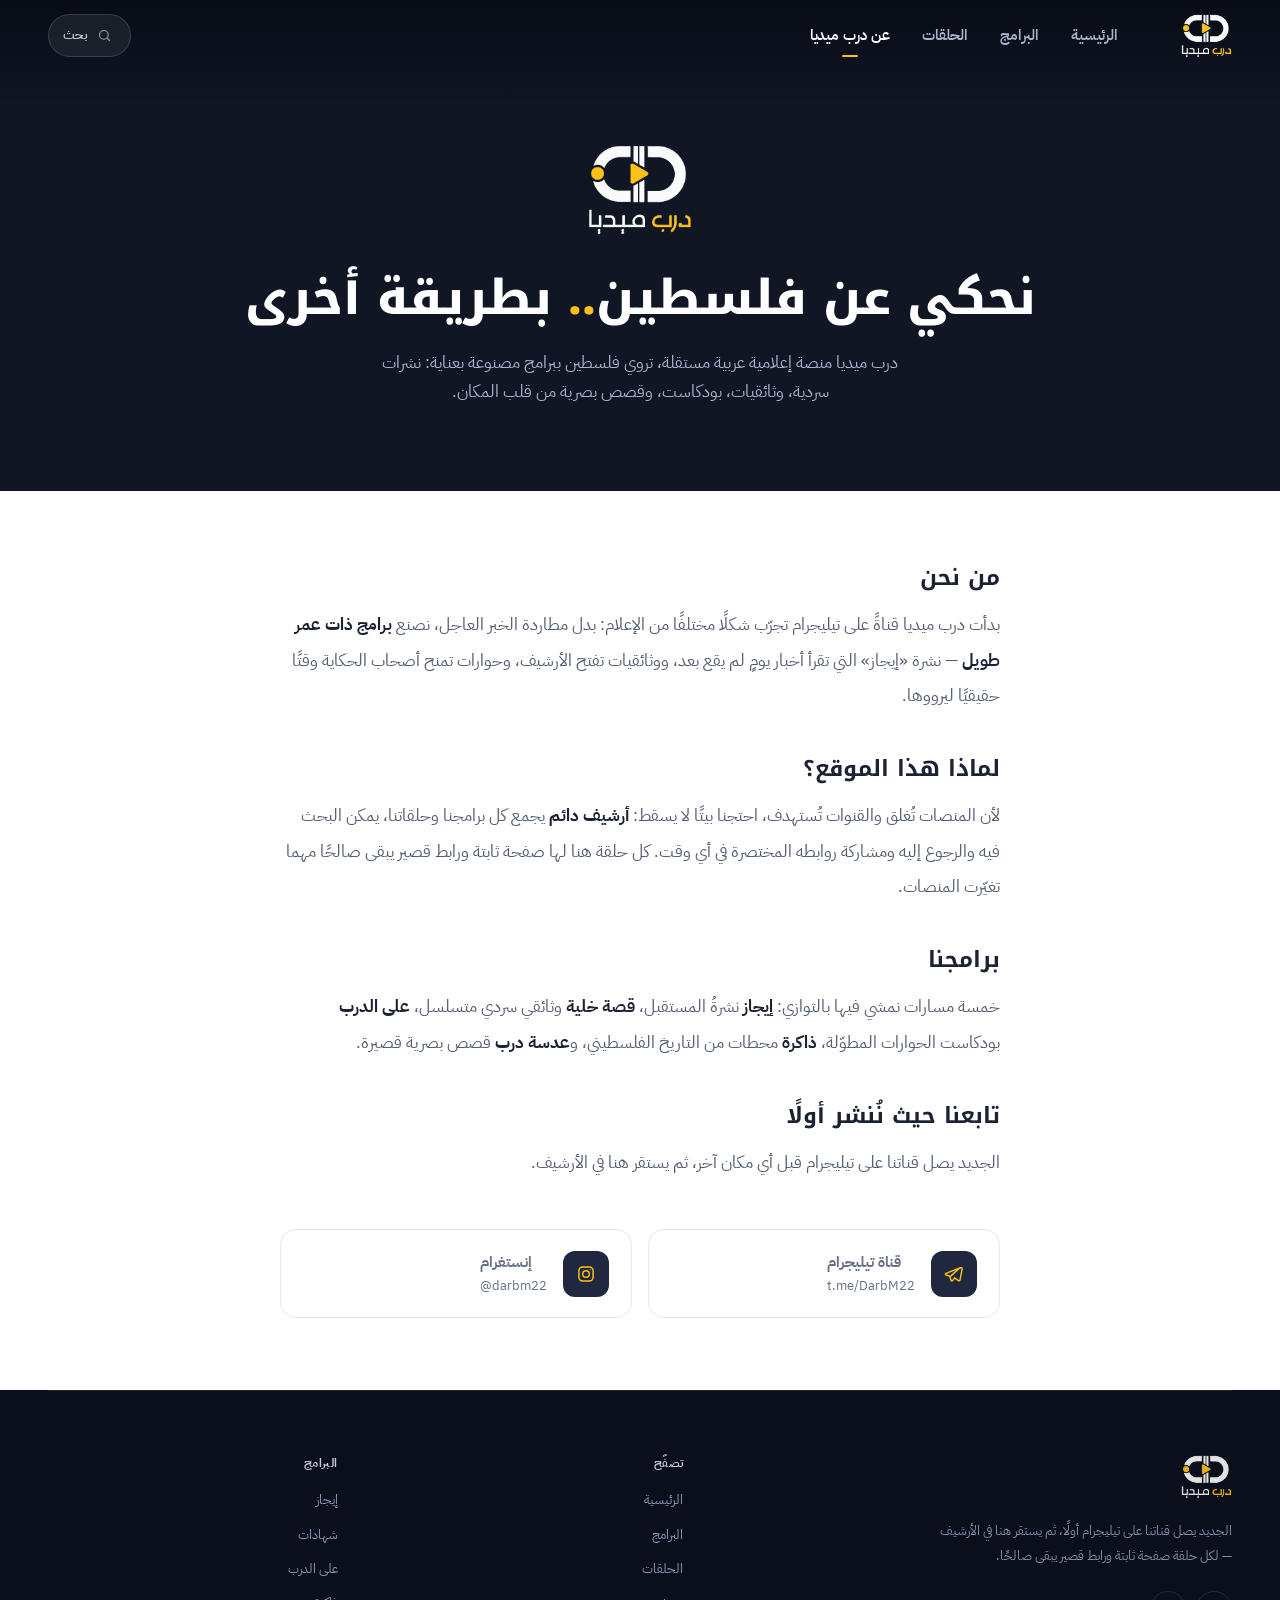
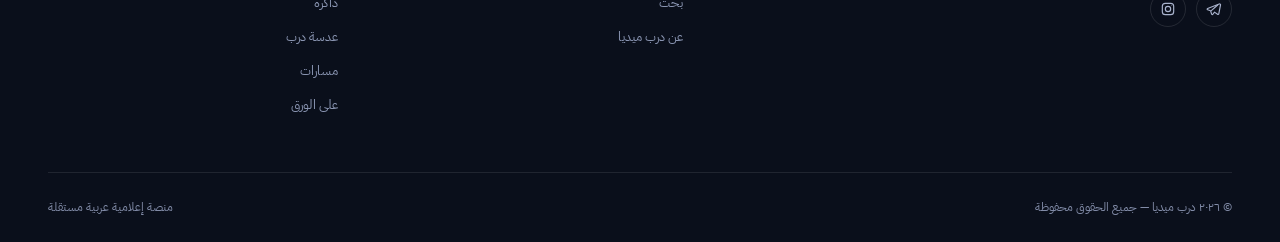
==== about.html @ b9da7412 "Signed-off-by: Eslam abselnasser <96479431+imsemoo@users.noreply.github.com>" ====
﻿<!doctype html>
<html lang="ar" dir="rtl">
<head>
  <meta charset="utf-8">
  <meta name="viewport" content="width=device-width, initial-scale=1">
  <title>عن درب ميديا</title>
  <meta name="description" content="درب ميديا منصة إعلامية عربية مستقلة تحكي عن فلسطين بطريقة أخرى — تعرّف على قصتنا ولماذا بنينا هذا الأرشيف.">
  <meta property="og:site_name" content="درب ميديا">
  <meta property="og:type" content="website">
  <meta property="og:title" content="عن درب ميديا">
  <meta property="og:description" content="درب ميديا منصة إعلامية عربية مستقلة تحكي عن فلسطين بطريقة أخرى — تعرّف على قصتنا ولماذا بنينا هذا الأرشيف.">
  <meta property="og:image" content="assets/img/og-card.png">
  <meta name="twitter:card" content="summary_large_image">
  <link rel="icon" type="image/png" href="assets/img/mark.png">
  <link rel="preconnect" href="https://fonts.googleapis.com">
  <link rel="preconnect" href="https://fonts.gstatic.com" crossorigin>
  <link href="https://fonts.googleapis.com/css2?family=IBM+Plex+Sans+Arabic:wght@400;500;600;700&family=Noto+Kufi+Arabic:wght@600;700;800&display=swap" rel="stylesheet">
  <link rel="stylesheet" href="assets/css/main.css?v=34">
</head>
<body data-page="about" data-header="dark">
  <div id="hdr"></div>

  <main>
    <section class="about-hero">
      <div class="container">
        <img class="about-logo" src="assets/img/logo-dark.png" alt="درب ميديا">
        <h1>نحكي عن فلسطين<span class="dot">..</span> بطريقة أخرى</h1>
        <p>درب ميديا منصة إعلامية عربية مستقلة، تروي فلسطين ببرامج مصنوعة بعناية: نشرات سردية، وثائقيات، بودكاست، وقصص بصرية من قلب المكان.</p>
      </div>
    </section>

    <section class="about-body">
      <div class="container">
        <div class="prose">
          <h2>من نحن</h2>
          <p>بدأت درب ميديا قناةً على تيليجرام تجرّب شكلًا مختلفًا من الإعلام: بدل مطاردة الخبر العاجل، نصنع <b>برامج ذات عمر طويل</b> — نشرة «إيجاز» التي تقرأ أخبار يومٍ لم يقع بعد، ووثائقيات تفتح الأرشيف، وحوارات تمنح أصحاب الحكاية وقتًا حقيقيًا ليرووها.</p>

          <h2>لماذا هذا الموقع؟</h2>
          <p>لأن المنصات تُغلق والقنوات تُستهدف، احتجنا بيتًا لا يسقط: <b>أرشيف دائم</b> يجمع كل برامجنا وحلقاتنا، يمكن البحث فيه والرجوع إليه ومشاركة روابطه المختصرة في أي وقت. كل حلقة هنا لها صفحة ثابتة ورابط قصير يبقى صالحًا مهما تغيّرت المنصات.</p>

          <h2>برامجنا</h2>
          <p>خمسة مسارات نمشي فيها بالتوازي: <a href="program.html?p=ijaz"><b>إيجاز</b></a> نشرةُ المستقبل، <a href="program.html?p=qissat-khaliya"><b>قصة خلية</b></a> وثائقي سردي متسلسل، <a href="program.html?p=ala-aldarb"><b>على الدرب</b></a> بودكاست الحوارات المطوّلة، <a href="program.html?p=thakira"><b>ذاكرة</b></a> محطات من التاريخ الفلسطيني، و<a href="program.html?p=adasat-darb"><b>عدسة درب</b></a> قصص بصرية قصيرة.</p>

          <h2>تابعنا حيث نُنشر أولًا</h2>
          <p>الجديد يصل قناتنا على تيليجرام قبل أي مكان آخر، ثم يستقر هنا في الأرشيف.</p>
        </div>

        <div class="contact-cards">
          <a class="contact-card" href="https://t.me/DarbM22" target="_blank" rel="noopener">
            <span class="cc-icon"><svg class="icon" aria-hidden="true"><use href="#i-telegram"></use></svg></span>
            <span><b>قناة تيليجرام</b><span>t.me/DarbM22</span></span>
          </a>
          <a class="contact-card" href="https://www.instagram.com/darbm22/" target="_blank" rel="noopener">
            <span class="cc-icon"><svg class="icon" aria-hidden="true"><use href="#i-instagram"></use></svg></span>
            <span><b>إنستغرام</b><span>@darbm22</span></span>
          </a>
        </div>
      </div>
    </section>
  </main>

  <div id="ftr"></div>

  <script src="assets/js/data.js?v=34"></script>
  <script src="assets/js/player.js?v=34"></script>
  <script src="assets/js/app.js?v=34"></script>
</body>
</html>
---- assets/css/main.css ----
/* =========================================================
   Darb Media — design system
   Editorial + cinematic Arabic RTL archive.
   Navy speaks, yellow points.
   ========================================================= */

:root {
  /* palette */
  --navy-950: #0B101C;
  --navy-900: #101624;   /* deepest — footer, statement  */
  --navy-850: #141B2C;
  --navy-800: #161D2F;   /* cinematic sections           */
  --navy-750: #1B2338;
  --navy-700: #20283F;   /* brand navy                   */
  --navy-600: #2A3450;
  --navy-500: #3A4666;

  --gold: #F5C21C;
  --gold-strong: #FBC118; /* sampled from logo            */
  --gold-deep: #D9A404;   /* hover on gold fills          */
  --gold-ink: #6E5703;    /* gold-family text on light    */

  --paper: #FFFFFF;
  --paper-2: #F4F6F9;     /* secondary surfaces           */
  --paper-3: #EBEEF4;
  --line: #E2E6EE;        /* hairlines on light           */
  --line-2: #D3D9E4;

  --ink: #1B2233;
  --ink-2: #525C72;       /* muted on light               */
  --ink-3: #656F87;       /* faint meta on light (AA)     */

  --on-navy: #FFFFFF;
  --on-navy-2: #A9B3CD;   /* muted on navy                */
  --on-navy-3: #8A94B2;   /* faint on navy (AA on deep)   */
  --line-navy: rgba(255, 255, 255, 0.11);

  /* =======================================================
     SEMANTIC LAYER — components reference these, not the
     raw palette above. Surfaces form one tonal ladder so
     no two adjacent sections can visually merge.
     ======================================================= */

  /* Surfaces, darkest → brightest. Every value is chosen so that any two
     ADJACENT sections differ enough to read as separate bands, and so that
     the text tokens below clear 4.5:1 on each of them. */
  --surface-deep: #0A0F1B;        /* hero + brand statement: cinematic  */
  --surface-dark: #1C2439;        /* programs band + footer plate       */
  --surface-dark-raised: #242E48; /* cards sitting on a dark band        */
  --surface-light: #EFF2F7;       /* archive band                        */
  --surface-bright: #FFFFFF;      /* latest episodes + cards             */

  /* Text on dark — four steps, all AA-verified on the surfaces they sit on.
     on-dark-4 is for the two deep surfaces; anything on -raised uses -3. */
  --on-dark-1: #FFFFFF;   /* headings, episode titles     18.7:1 on deep */
  --on-dark-2: #C3CBDE;   /* descriptions                  9.9:1        */
  --on-dark-3: #8B96B3;   /* metadata                      4.6:1 raised */
  --on-dark-4: #828CA8;   /* inactive UI, utility          5.7:1 deep   */

  /* text on light */
  --on-light-1: #131926;  /* headings                     17.6:1 white  */
  --on-light-2: #47516A;  /* descriptions                  7.1:1        */
  --on-light-3: #5F697D;  /* metadata                      4.9:1 alt    */

  /* borders */
  --border-dark: rgba(255, 255, 255, 0.09);
  --border-light: #E1E6EF;

  /* accent — action, active state, emphasis. Never decoration. */
  --accent: #FBC118;
  --accent-pressed: #D9A404;
  --accent-on-light: #6E5703;

  /* type scale */
  --t-display: clamp(2.1rem, 5.4vw, 3.5rem);
  --t-h1: clamp(1.75rem, 3.7vw, 3rem);
  --t-h2: clamp(1.7rem, 3vw, 2.3rem);
  --t-h3: 1.6rem;
  --t-body-lg: 1.0625rem;  /* lead paragraphs, hero CTA          */
  --t-body: 1rem;          /* card titles, default copy          */
  --t-body-sm: 0.9375rem;  /* dense descriptions, controls       */
  --t-meta: 0.8125rem;     /* dates, durations, counts           */
  --t-label: 0.75rem;      /* eyebrow labels, utility            */

  /* spacing scale */
  --sp-section: 104px;
  --sp-section-sm: 72px;
  --sp-component: 44px;
  --sp-card: 20px;
  --sp-text: 8px;
  --sp-control: 12px;

  /* type */
  --f-display: "Noto Kufi Arabic", "IBM Plex Sans Arabic", "Segoe UI", Tahoma, sans-serif;
  --f-body: "IBM Plex Sans Arabic", "Segoe UI", Tahoma, sans-serif;

  /* geometry — one controlled radius scale, no ad-hoc values */
  --r-xs: 4px;
  --r-sm: 8px;
  --r-md: 12px;
  --r-lg: 16px;
  --r-pill: 999px;
  --container: 1240px;
  --hdr: 72px;

  /* elevation */
  --sh-1: 0 1px 2px rgba(16, 22, 36, 0.05), 0 1px 6px rgba(16, 22, 36, 0.04);
  --sh-2: 0 10px 30px -12px rgba(16, 22, 36, 0.22), 0 2px 8px -2px rgba(16, 22, 36, 0.08);
  --sh-navy: 0 16px 40px -16px rgba(11, 16, 28, 0.55);

  /* motion */
  --ease: cubic-bezier(0.2, 0.7, 0.2, 1);
  --t-fast: 160ms;
  --t-med: 300ms;
  --t-slow: 520ms;
}

/* ---------- reset ---------- */
*, *::before, *::after { box-sizing: border-box; }
* { margin: 0; }
html { -webkit-text-size-adjust: 100%; }
body {
  font-family: var(--f-body);
  font-size: 16px;
  line-height: 1.7;
  color: var(--ink);
  background: var(--paper);
  -webkit-font-smoothing: antialiased;
  text-rendering: optimizeLegibility;
}
img, svg, video, iframe { display: block; max-width: 100%; }
button, input, select, textarea { font: inherit; color: inherit; }
button { cursor: pointer; background: none; border: 0; padding: 0; }
a { color: inherit; text-decoration: none; }
ul, ol { list-style: none; padding: 0; }
h1, h2, h3, h4 { line-height: 1.35; font-weight: 700; }
:target { scroll-margin-block-start: calc(var(--hdr) + 24px); }

/* ---------- browser surfaces ---------- */
::selection { background: var(--navy-700); color: #fff; }
.on-navy ::selection, .site-footer ::selection { background: var(--gold); color: var(--navy-900); }
input, textarea { caret-color: var(--gold-deep); }
:focus { outline: none; }
:focus-visible {
  outline: 2px solid var(--gold-strong);
  outline-offset: 2px;
  border-radius: var(--r-xs);
}
* { scrollbar-width: thin; scrollbar-color: var(--line-2) transparent; }
::-webkit-scrollbar { width: 10px; height: 10px; }
::-webkit-scrollbar-thumb { background: var(--line-2); border-radius: var(--r-sm); border: 2px solid var(--paper); }
::-webkit-scrollbar-track { background: transparent; }
.on-navy { scrollbar-color: var(--navy-500) transparent; }

/* ---------- layout ---------- */
.container {
  max-width: var(--container);
  margin-inline: auto;
  padding-inline: 28px;
}
/* Sections declare a surface level; the ladder guarantees contrast
   between neighbours without brightening the site. */
.section { padding-block: var(--sp-section); background: var(--surface-bright); }
.section--alt { background: var(--surface-light); }
.section--tight { padding-block: var(--sp-section-sm); }
.on-navy { background: var(--surface-dark); color: var(--on-dark-1); }

/* grid children must shrink */
.ep-grid > *, .picks-grid > *, .prog-list > *, .rail > *,
.hero-grid > *, .footer-grid > *, .watch-cols > *,
.prog-card > *, .pick-row > *, .strip-item > * { min-width: 0; }

/* ---------- generated posters (inline SVG behaves like a cover image) ---------- */
.pm { width: 100%; height: 100%; display: block; direction: ltr; }
.stage-media .pm, .player .pm { position: absolute; inset: 0; }
.stage-media .pm { transition: opacity var(--t-slow) var(--ease), transform 1.2s var(--ease); }
.ep-thumb .pm, .prog-cover .pm { transition: transform var(--t-slow) var(--ease); }
.ep-card:hover .ep-thumb .pm, .ep-card:focus-within .ep-thumb .pm { transform: scale(1.045); }
.prog-card:hover .prog-cover .pm { transform: scale(1.05); }
.pm text { font-family: "Noto Kufi Arabic", "IBM Plex Sans Arabic", "Segoe UI", Tahoma, sans-serif; }

/* ---------- icons ---------- */
.icon {
  width: 20px; height: 20px;
  stroke: currentColor; fill: none;
  stroke-width: 1.75; stroke-linecap: round; stroke-linejoin: round;
  flex: none;
}
.icon--s { width: 16px; height: 16px; }
.icon--fill { fill: currentColor; stroke: none; }

/* =========================================================
   Header
   ========================================================= */
.site-header {
  position: fixed;
  inset-block-start: 0; inset-inline: 0;
  z-index: 60;
  height: var(--hdr);
  display: flex; align-items: center;
  background: transparent;
  border-block-end: 1px solid transparent;
  transition: background var(--t-med) var(--ease), border-color var(--t-med) var(--ease), box-shadow var(--t-med) var(--ease);
}
/* At rest over the hero the bar has no plate of its own — a top-down scrim
   gives the nav something to sit on so it reads as chrome, not floating text. */
.site-header.over-dark::before {
  content: "";
  position: absolute; inset-inline: 0; inset-block-start: 0;
  height: calc(var(--hdr) + 28px);
  background: linear-gradient(to bottom, rgba(6, 10, 19, 0.85), rgba(6, 10, 19, 0));
  pointer-events: none;
  opacity: 1;
  transition: opacity var(--t-med) var(--ease);
}
.site-header.over-dark.is-scrolled::before { opacity: 0; }
.site-header .container {
  position: relative; z-index: 1;
  display: flex; align-items: center; gap: 36px;
  width: 100%;
}
.brand { display: inline-flex; align-items: center; gap: 10px; flex: none; }
.brand img { height: 44px; width: auto; }
.brand .brand-light, .site-header.over-dark .brand .brand-dark { display: none; }
.site-header.over-dark .brand .brand-light { display: block; }

.main-nav { display: flex; align-items: center; gap: 2px; margin-inline-start: 12px; }
.main-nav a {
  position: relative;
  padding: 9px 15px;
  font-size: var(--t-body-sm);
  font-weight: 600;
  letter-spacing: -0.005em;
  color: var(--ink-2);
  border-radius: var(--r-sm);
  transition: color var(--t-fast) var(--ease);
}
/* the active mark is a compact gold tick under the word, not a full underline */
.main-nav a::after {
  content: "";
  position: absolute;
  inset-inline-start: 50%;
  inset-block-end: 0;
  width: 16px; height: 2px; margin-inline-start: -8px;
  border-radius: var(--r-xs);
  background: var(--accent);
  transform: scaleX(0);
  transition: transform var(--t-med) var(--ease);
}
.main-nav a:hover { color: var(--ink); }
.main-nav a[aria-current="page"] { color: var(--ink); font-weight: 600; }
.main-nav a[aria-current="page"]::after, .main-nav a:hover::after { transform: scaleX(1); }

.site-header.over-dark .main-nav a { color: var(--on-navy-2); }
.site-header.over-dark .main-nav a:hover,
.site-header.over-dark .main-nav a[aria-current="page"] { color: #fff; }

.hdr-actions { margin-inline-start: auto; display: flex; align-items: center; gap: 10px; }
.hdr-search {
  display: inline-flex; align-items: center; gap: 9px;
  padding: 9px 18px 9px 14px;
  font-size: var(--t-meta); font-weight: 600;
  color: var(--ink-2);
  border: 1px solid var(--line);
  border-radius: var(--r-pill);
  background: var(--paper);
  transition: border-color var(--t-fast) var(--ease), color var(--t-fast) var(--ease),
              background var(--t-fast) var(--ease);
}
.hdr-search .icon { width: 15px; height: 15px; opacity: 0.75; }
.hdr-search:hover { border-color: var(--line-2); color: var(--ink); }
.hdr-search:hover .icon { opacity: 1; }
.site-header.over-dark .hdr-search {
  background: rgba(255, 255, 255, 0.07);
  border-color: rgba(255, 255, 255, 0.14);
  color: var(--on-dark-2);
}
.site-header.over-dark .hdr-search:hover {
  color: #fff;
  background: rgba(255, 255, 255, 0.13);
  border-color: rgba(255, 255, 255, 0.26);
}

/* scrolled state — always resolves to solid light */
.site-header.is-scrolled {
  background: rgba(255, 255, 255, 0.94);
  -webkit-backdrop-filter: blur(14px);
  backdrop-filter: blur(14px);
  border-block-end-color: var(--line);
}
.site-header.is-scrolled.over-dark .brand .brand-light { display: none; }
.site-header.is-scrolled.over-dark .brand .brand-dark { display: block; }
.site-header.is-scrolled.over-dark .main-nav a { color: var(--ink-2); }
.site-header.is-scrolled.over-dark .main-nav a:hover,
.site-header.is-scrolled.over-dark .main-nav a[aria-current="page"] { color: var(--ink); }
.site-header.is-scrolled.over-dark .hdr-search {
  background: var(--paper); border-color: var(--line); color: var(--ink-2);
}

.menu-btn { display: none; }

/* mobile nav sheet */
.nav-sheet {
  position: fixed; inset: 0; z-index: 80;
  background: var(--navy-900); color: #fff;
  display: flex; flex-direction: column;
  padding: 20px 28px 40px;
  opacity: 0; visibility: hidden;
  transition: opacity var(--t-med) var(--ease), visibility 0s var(--t-med);
}
.nav-sheet.open { opacity: 1; visibility: visible; transition-delay: 0s; }
.nav-sheet-top { display: flex; align-items: center; justify-content: space-between; height: var(--hdr); }
.nav-sheet-top img { height: 40px; }
.nav-sheet-close { color: #fff; padding: 10px; margin-inline-end: -10px; }
.nav-sheet nav { margin-block-start: 6vh; display: flex; flex-direction: column; }
.nav-sheet nav a {
  font-family: var(--f-display);
  font-size: clamp(1.6rem, 6.5vw, 2.1rem);
  font-weight: 700;
  padding-block: 14px;
  border-block-end: 1px solid var(--line-navy);
  display: flex; align-items: baseline; justify-content: space-between;
  transform: translateY(14px); opacity: 0;
  transition: transform var(--t-slow) var(--ease), opacity var(--t-slow) var(--ease);
}
.nav-sheet.open nav a { transform: none; opacity: 1; }
.nav-sheet nav a[aria-current="page"] { color: var(--gold-strong); }
.nav-sheet nav a .nav-latin {
  font-family: var(--f-body); font-size: var(--t-label); font-weight: 400;
  color: var(--on-navy-3); letter-spacing: 0.08em;
}
.nav-sheet-foot { margin-block-start: auto; display: flex; gap: 12px; }

/* =========================================================
   Buttons
   ========================================================= */
.btn {
  display: inline-flex; align-items: center; justify-content: center; gap: 9px;
  padding: 13px 26px;
  border-radius: var(--r-md);
  font-size: var(--t-body-sm); font-weight: 600;
  line-height: 1;
  border: 1px solid transparent;
  transition: background var(--t-fast) var(--ease), color var(--t-fast) var(--ease),
              border-color var(--t-fast) var(--ease), transform var(--t-fast) var(--ease),
              box-shadow var(--t-fast) var(--ease);
  user-select: none;
}
.btn:hover { transform: translateY(-1px); }
.btn:active { transform: translateY(1px); }
.btn[disabled] { opacity: 0.45; pointer-events: none; }

.btn--gold {
  background: var(--gold-strong); color: var(--navy-900);
  box-shadow: 0 6px 18px -8px rgba(11, 16, 28, 0.5);
}
.btn--gold:hover { background: var(--gold-deep); }
.btn--navy { background: var(--navy-700); color: #fff; }
.btn--navy:hover { background: var(--navy-600); }
.btn--ghost {
  border-color: var(--line-navy); color: #fff;
  background: rgba(255, 255, 255, 0.04);
}
.btn--ghost:hover { border-color: rgba(255, 255, 255, 0.35); background: rgba(255, 255, 255, 0.09); }
.btn--outline { border-color: var(--line-2); color: var(--ink); background: var(--paper); }
.btn--outline:hover { border-color: var(--navy-500); }
.btn--s { padding: 10px 18px; font-size: var(--t-meta); }

/* =========================================================
   Section heads
   ========================================================= */
.sec-head {
  display: flex; align-items: baseline; gap: 18px;
  padding-block-end: 20px;
  margin-block-end: var(--sp-component);
  border-block-end: 1px solid var(--border-light);
}
.on-navy .sec-head { border-color: var(--border-dark); }
.sec-head h2 {
  font-family: var(--f-display);
  font-size: var(--t-h2);
  font-weight: 800;
  letter-spacing: -0.015em;
  color: var(--on-light-1);
}
.on-navy .sec-head h2 { color: var(--on-dark-1); }
.sec-head .sec-count {
  font-size: var(--t-meta); color: var(--on-light-3);
  font-variant-numeric: tabular-nums;
}
.on-navy .sec-head .sec-count { color: var(--on-dark-3); }
.sec-head .sec-more {
  margin-inline-start: auto;
  display: inline-flex; align-items: center; gap: 7px;
  font-size: var(--t-meta); font-weight: 600; color: var(--on-light-3);
  transition: color var(--t-fast) var(--ease), gap var(--t-fast) var(--ease);
}
.sec-head .sec-more:hover { color: var(--on-light-1); gap: 11px; }
.on-navy .sec-head .sec-more { color: var(--on-dark-3); }
.on-navy .sec-head .sec-more:hover { color: var(--on-dark-1); }
.sec-head .segmented { margin-inline-start: auto; }

/* =========================================================
   Hero (homepage)
   ========================================================= */
.hero {
  position: relative;
  background: var(--surface-deep);
  color: var(--on-dark-1);
  padding-block-start: calc(var(--hdr) + 44px);
  padding-block-end: 72px;
  overflow: hidden;
}
/* one soft key light behind the stage — gives the band depth instead of a
   flat slab, and it is a lighting cue, not a decorative gradient */
.hero::before {
  content: "";
  position: absolute;
  inset-block-start: -18%;
  inset-inline-start: -8%;
  width: 62%; aspect-ratio: 1;
  background: radial-gradient(circle, rgba(88, 104, 150, 0.2), transparent 62%);
  pointer-events: none;
}
.hero-grid {
  position: relative; z-index: 1;
  display: grid;
  grid-template-columns: minmax(0, 1fr) 272px;
  gap: 34px;
  align-items: stretch;
}

.hero-stage { display: flex; flex-direction: column; position: relative; }
.stage-media {
  position: relative;
  border-radius: var(--r-lg);
  overflow: hidden;
  aspect-ratio: 16 / 8.2;
  background: var(--navy-850);
  box-shadow: var(--sh-navy);
}
/* a 1px inner edge so the panel reads as a lit screen, not a cut-out hole */
.stage-media::after {
  content: "";
  position: absolute; inset: 0;
  border-radius: inherit;
  box-shadow: inset 0 0 0 1px rgba(255, 255, 255, 0.07);
  pointer-events: none;
  z-index: 3;
}
.stage-media img {
  position: absolute; inset: 0;
  width: 100%; height: 100%; object-fit: cover;
  transition: opacity var(--t-slow) var(--ease), transform 1.2s var(--ease);
}
.stage-media.is-swapping img { opacity: 0; transform: scale(1.02); }
.stage-media .stage-scrim {
  position: absolute; inset: 0;
  background: linear-gradient(0deg, rgba(11, 16, 28, 0.92) 0%, rgba(11, 16, 28, 0.38) 36%, rgba(11, 16, 28, 0) 62%);
  pointer-events: none;
}
/* The disc sits in the free half of the frame, never beside the title —
   one clear play affordance, no competition with the headline. */
.stage-play {
  position: absolute; inset: 0;
  display: grid; place-items: center;
  padding-inline-start: 52%;
  color: var(--navy-900);
}
.stage-play .play-disc {
  width: 84px; height: 84px;
  border-radius: 50%;
  background: var(--gold-strong);
  display: grid; place-items: center;
  box-shadow: 0 14px 36px -10px rgba(11, 16, 28, 0.65);
  transition: transform var(--t-med) var(--ease), box-shadow var(--t-med) var(--ease);
}
.stage-play .icon { width: 30px; height: 30px; margin-inline-start: -3px; }
.stage-play:hover .play-disc { transform: scale(1.07); box-shadow: 0 18px 44px -10px rgba(11, 16, 28, 0.75); }
.stage-play:focus-visible { outline-offset: -6px; }

/* overlay: the image sells the episode, text sits on the scrim */
.stage-info {
  position: absolute;
  inset-inline-start: 0; inset-block-end: 0;
  z-index: 2;
  padding: 30px 36px 32px;
  max-width: min(54%, 560px);
  transition: opacity 240ms var(--ease), transform 240ms var(--ease);
}
.hero-stage.is-swapping .stage-info { opacity: 0; transform: translateY(8px); }
.hero-stage.is-swapping .stage-media .pm { opacity: 0; transform: scale(1.02); }

/* inline playback: the video takes the stage, chrome steps aside */
.hero-stage.is-playing .stage-info,
.hero-stage.is-playing .stage-scrim { opacity: 0; pointer-events: none; }
.hero-stage.is-playing .stage-media { aspect-ratio: 16 / 9; }

/* "no source linked" note on the hero */
.stage-note {
  position: absolute; inset-inline: 0; inset-block-end: 0;
  z-index: 3;
  padding: 18px 22px;
  display: flex; align-items: center; gap: 12px;
  background: linear-gradient(0deg, rgba(11, 16, 28, 0.9), rgba(11, 16, 28, 0));
  color: var(--on-navy-2); font-size: var(--t-meta);
  opacity: 0; transform: translateY(8px);
  transition: opacity var(--t-med) var(--ease), transform var(--t-med) var(--ease);
  pointer-events: none;
}
.stage-note.show { opacity: 1; transform: none; }
.stage-note .icon { color: var(--gold-strong); }
.stage-program {
  display: inline-flex; align-items: center; gap: 7px;
  color: var(--accent);
  font-weight: 600; font-size: var(--t-label);
  letter-spacing: 0.02em;
}
.stage-program .icon { width: 11px; height: 11px; }
.stage-title {
  font-family: var(--f-display);
  font-size: clamp(1.6rem, 2.9vw, 2.5rem);
  font-weight: 800;
  line-height: 1.35;
  letter-spacing: -0.02em;
  margin-block: 12px 10px;
  text-wrap: balance;
  color: var(--on-dark-1);
  /* three lines is the ceiling: past that the block reaches the top of the
     frame and the hero stops reading in one glance */
  display: -webkit-box; -webkit-line-clamp: 3; -webkit-box-orient: vertical;
  overflow: hidden;
}
.stage-meta {
  display: flex; align-items: center; gap: 8px;
  color: var(--on-dark-4);
  font-size: var(--t-meta);
  font-variant-numeric: tabular-nums;
}
.stage-actions { display: flex; align-items: center; gap: var(--sp-control); margin-block-start: 26px; flex-wrap: wrap; }
.btn--hero { padding: 16px 34px; font-size: var(--t-body-lg); }
/* secondary action stays quiet: it must not compete with the gold CTA */
.stage-actions .btn--ghost {
  border-color: transparent;
  background: transparent;
  color: var(--on-dark-3);
  padding-inline: 14px;
}
.stage-actions .btn--ghost:hover { background: rgba(255, 255, 255, 0.08); color: var(--on-dark-1); }

/* shared quiet-meta helpers */
.ltr-num { direction: ltr; unicode-bidi: isolate; font-variant-numeric: tabular-nums; }
.meta-dot { opacity: 0.45; }

/* filmstrip */
.hero-strip { display: flex; flex-direction: column; min-width: 0; }
.strip-scroller { display: flex; flex-direction: column; gap: 8px; min-width: 0; }
.hero-strip-label {
  font-size: var(--t-label); font-weight: 600;
  color: var(--on-dark-4);
  display: flex; align-items: center; gap: 10px;
  margin-block-end: 10px;
  letter-spacing: 0.03em;
}
.hero-strip-label::after { content: ""; flex: 1; height: 1px; background: var(--border-dark); }
.strip-item {
  display: grid;
  grid-template-columns: 118px minmax(0, 1fr);
  gap: 12px; align-items: center;
  padding: 8px;
  border-radius: var(--r-md);
  border: 1px solid transparent;
  text-align: start;
  transition: background var(--t-fast) var(--ease), border-color var(--t-fast) var(--ease);
  position: relative;
}
.strip-item:hover { background: rgba(255, 255, 255, 0.05); }
.strip-item.active { background: rgba(255, 255, 255, 0.07); border-color: var(--border-dark); }
.strip-item.active .strip-thumb { outline: 2px solid var(--accent); outline-offset: -2px; }
.strip-thumb {
  position: relative; border-radius: var(--r-sm); overflow: hidden;
  aspect-ratio: 16 / 9; background: var(--navy-850);
}
.strip-thumb img { width: 100%; height: 100%; object-fit: cover; }
.strip-item .strip-t {
  font-size: var(--t-meta); font-weight: 600; color: var(--on-dark-3);
  line-height: 1.55;
  display: -webkit-box; -webkit-line-clamp: 2; -webkit-box-orient: vertical; overflow: hidden;
  transition: color var(--t-fast) var(--ease);
}
.strip-item:hover .strip-t, .strip-item.active .strip-t { color: var(--on-dark-1); }
/* program name here is utility, not emphasis — gold is reserved for the active mark */
.strip-item .strip-p { font-size: var(--t-label); color: var(--on-dark-4); font-weight: 600; }
.strip-item.active .strip-p { color: var(--on-dark-3); }
/* auto-advance progress hairline */
.strip-item .strip-bar {
  position: absolute; inset-inline: 8px; inset-block-end: 3px;
  height: 2px; border-radius: var(--r-xs);
  background: var(--line-navy);
  opacity: 0; overflow: hidden;
}
.strip-item.active .strip-bar { opacity: 1; }
.strip-item .strip-bar i {
  display: block; height: 100%;
  background: var(--gold-strong);
  transform: scaleX(0); transform-origin: var(--tx-origin, right);
}
.strip-item.active .strip-bar i {
  animation: stripbar var(--strip-secs, 7s) linear forwards;
}
.hero.paused .strip-item .strip-bar i { animation-play-state: paused; }
@keyframes stripbar { to { transform: scaleX(1); } }

/* =========================================================
   Episode cards
   ========================================================= */
.ep-grid {
  display: grid;
  grid-template-columns: repeat(4, minmax(0, 1fr));
  gap: 28px 20px;
}
.ep-grid--3 { grid-template-columns: repeat(3, minmax(0, 1fr)); }

.ep-card { display: flex; flex-direction: column; }
.ep-thumb {
  position: relative;
  border-radius: var(--r-md);
  overflow: hidden;
  aspect-ratio: 16 / 9;
  background: var(--paper-3);
  box-shadow: var(--sh-1);
  transition: box-shadow var(--t-med) var(--ease);
}
.ep-card:hover .ep-thumb, .ep-card:focus-within .ep-thumb { box-shadow: var(--sh-2); }
.ep-thumb img {
  width: 100%; height: 100%; object-fit: cover;
  transition: transform var(--t-slow) var(--ease);
}
.ep-thumb::after {
  content: "";
  position: absolute; inset: 0;
  background: rgba(11, 16, 28, 0);
  transition: background var(--t-med) var(--ease);
}
.ep-card:hover .ep-thumb img, .ep-card:focus-within .ep-thumb img { transform: scale(1.045); }
.ep-card:hover .ep-thumb::after, .ep-card:focus-within .ep-thumb::after { background: rgba(11, 16, 28, 0.34); }
.ep-thumb .thumb-play {
  position: absolute; inset-block-end: 10px; inset-inline-start: 10px;
  z-index: 1;
  width: 42px; height: 42px; border-radius: 50%;
  background: var(--gold-strong); color: var(--navy-900);
  display: grid; place-items: center;
  opacity: 0; transform: translateY(8px);
  transition: opacity var(--t-med) var(--ease), transform var(--t-med) var(--ease);
}
.ep-thumb .thumb-play .icon { width: 17px; height: 17px; margin-inline-start: -2px; }
.ep-card:hover .thumb-play, .ep-card:focus-within .thumb-play { opacity: 1; transform: none; }
.ep-thumb .thumb-dur {
  position: absolute; inset-block-end: 10px; inset-inline-end: 10px;
  z-index: 1;
  padding: 3px 9px;
  font-size: var(--t-label); font-weight: 600;
  font-variant-numeric: tabular-nums;
  color: #fff; background: rgba(11, 16, 28, 0.72);
  border-radius: var(--r-xs);
  direction: ltr;
}
.ep-body { padding-block-start: 14px; }
/* program name is metadata, not a badge — no dot, no gold, no chip */
.ep-program { font-weight: 600; color: inherit; }
.ep-title {
  font-size: var(--t-body); font-weight: 700; line-height: 1.55;
  color: var(--on-light-1);
  letter-spacing: -0.005em;
  display: -webkit-box; -webkit-line-clamp: 2; -webkit-box-orient: vertical; overflow: hidden;
  transition: color var(--t-fast) var(--ease);
}
.ep-card a:hover .ep-title { color: var(--navy-600); }
.ep-meta {
  margin-block-start: var(--sp-text);
  font-size: var(--t-meta); color: var(--on-light-3);
  display: flex; align-items: center; gap: 7px;
  font-variant-numeric: tabular-nums;
}

/* dark cards (navy sections) */
.on-navy .ep-thumb { background: var(--surface-dark-raised); box-shadow: none; }
.on-navy .ep-title { color: var(--on-dark-1); }
.on-navy .ep-card a:hover .ep-title { color: var(--on-dark-2); }
.on-navy .ep-meta { color: var(--on-dark-3); }

/* =========================================================
   Program cards (rows)
   ========================================================= */
/* =========================================================
   Programme index (homepage)
   An editorial line-up: the name carries the row, the artwork
   bleeds in from the inline-end edge and opens on hover.
   ========================================================= */
/* Two columns halve the stack's height and put the row's dead horizontal
   space to work; the first programme spans both as the lead. */
.pgm-list {
  display: grid;
  grid-template-columns: repeat(2, minmax(0, 1fr));
  column-gap: 44px;
  border-block-start: 1px solid var(--border-dark);
}
.pgm {
  position: relative;
  display: grid;
  grid-template-columns: 3px minmax(0, 1fr) auto;
  align-items: center;
  gap: 0 20px;
  min-height: 118px;
  padding-inline: 4px 20px;
  border-block-end: 1px solid var(--border-dark);
  overflow: hidden;
  isolation: isolate;
}
.pgm:first-child { grid-column: 1 / -1; min-height: 150px; }

/* artwork: a cinematic bleed, never a card */
.pgm-art {
  position: absolute;
  inset-block: 0; inset-inline-end: 0;
  /* fixed width + compositor-only transitions: animating `width` would run
     layout on every frame of the hover */
  width: 56%;
  z-index: -1;
  opacity: 0.36;
  transform: scale(1.02);
  transform-origin: center;
  -webkit-mask-image: linear-gradient(to left, #000 40%, transparent 100%);
  mask-image: linear-gradient(to left, #000 40%, transparent 100%);
  transition: opacity var(--t-slow) var(--ease), transform var(--t-slow) var(--ease);
}
[dir="rtl"] .pgm-art {
  -webkit-mask-image: linear-gradient(to right, #000 40%, transparent 100%);
  mask-image: linear-gradient(to right, #000 40%, transparent 100%);
}
.pgm-art .pm { width: 100%; height: 100%; object-fit: cover; }
.pgm:hover .pgm-art, .pgm:focus-visible .pgm-art { opacity: 0.62; transform: scale(1.06); }

/* gold rule grows from the leading edge on hover */
.pgm-rule {
  align-self: stretch;
  background: var(--accent);
  transform: scaleY(0);
  transform-origin: center;
  transition: transform var(--t-med) var(--ease);
}
.pgm:hover .pgm-rule, .pgm:focus-visible .pgm-rule { transform: scaleY(1); }

.pgm-main { display: flex; flex-direction: column; gap: 5px; padding-inline-start: 18px; }
.pgm-name {
  font-family: var(--f-display);
  font-size: clamp(1.25rem, 1.9vw, 1.6rem);
  font-weight: 800;
  line-height: 1.3;
  letter-spacing: -0.02em;
  color: var(--on-dark-1);
  transition: transform var(--t-med) var(--ease);
}
.pgm:first-child .pgm-name { font-size: clamp(1.6rem, 2.6vw, 2.15rem); }
.pgm:hover .pgm-name { transform: translateX(6px); }
[dir="rtl"] .pgm:hover .pgm-name { transform: translateX(-6px); }
.pgm-tag { font-size: var(--t-meta); color: var(--on-dark-2); font-weight: 500; }

/* text sits above the artwork bleed, so it keeps its own legibility */
.pgm-main, .pgm-meta { position: relative; z-index: 1; }
.pgm-meta {
  display: inline-flex; align-items: center; gap: 18px;
  color: var(--on-dark-3);
  font-size: var(--t-meta);
  font-variant-numeric: tabular-nums;
  white-space: nowrap;
}
.pgm-go {
  display: grid; place-items: center;
  width: 38px; height: 38px;
  border: 1px solid var(--border-dark);
  border-radius: 50%;
  color: var(--on-dark-3);
  transition: background var(--t-med) var(--ease), color var(--t-med) var(--ease),
              border-color var(--t-med) var(--ease);
}
.pgm:hover .pgm-go {
  background: var(--accent); color: var(--surface-deep); border-color: var(--accent);
}

.prog-list { display: flex; flex-direction: column; gap: 16px; }
.prog-card {
  display: grid;
  grid-template-columns: 440px minmax(0, 1fr) auto;
  gap: 34px; align-items: center;
  padding: var(--sp-card);
  background: var(--surface-dark-raised);
  border: 1px solid transparent;
  border-radius: var(--r-lg);
  transition: border-color var(--t-med) var(--ease), background var(--t-med) var(--ease), transform var(--t-med) var(--ease);
}
.prog-card:hover {
  border-color: var(--border-dark);
  background: #2A3452;
  transform: translateY(-2px);
}
.prog-cover {
  border-radius: var(--r-md); overflow: hidden;
  aspect-ratio: 16 / 9; background: var(--navy-850);
}
.prog-cover img {
  width: 100%; height: 100%; object-fit: cover;
  transition: transform var(--t-slow) var(--ease);
}
.prog-card:hover .prog-cover img { transform: scale(1.05); }
.prog-body h3 {
  font-family: var(--f-display);
  font-size: var(--t-h3); font-weight: 800;
  letter-spacing: -0.015em;
  color: var(--on-dark-1);
}
.prog-body .prog-tag {
  color: var(--on-dark-3); font-size: var(--t-meta);
  font-weight: 600; margin-block-start: 4px;
}
.prog-body p.prog-desc {
  color: var(--on-dark-2); font-size: var(--t-body-sm);
  margin-block-start: 12px; max-width: 56ch;
  display: -webkit-box; -webkit-line-clamp: 2; -webkit-box-orient: vertical; overflow: hidden;
}
.prog-side {
  display: flex; flex-direction: column; align-items: flex-start; gap: 10px;
  padding-inline-start: 26px;
  border-inline-start: 1px solid var(--border-dark);
  align-self: stretch;
  justify-content: center;
  white-space: nowrap;
}
/* on the raised card surface, -3 is the lowest step that still clears AA */
.prog-count {
  color: var(--on-dark-3); font-size: var(--t-meta);
  font-variant-numeric: tabular-nums;
}
.prog-count b { font-weight: 700; color: var(--on-dark-2); }
.prog-cta {
  display: inline-flex; align-items: center; gap: 7px;
  font-size: var(--t-meta); font-weight: 600;
  color: var(--on-dark-3);
  transition: color var(--t-fast) var(--ease), gap var(--t-fast) var(--ease);
}
.prog-card:hover .prog-cta { color: var(--accent); gap: 11px; }

/* =========================================================
   Picks (مختارات درب) — asymmetric
   ========================================================= */
/* =========================================================
   Archive shelf
   Portrait posters stamped with their year — browsed by era,
   not by recency, so it reads as a different object from the
   16:9 episode grid above it.
   ========================================================= */
.arch-shelf {
  display: grid;
  grid-template-columns: repeat(5, minmax(0, 1fr));
  gap: 26px;
}
.arch > a { display: block; }
.arch-poster {
  position: relative;
  display: block;
  aspect-ratio: 2 / 3;
  border-radius: var(--r-md);
  overflow: hidden;
  background: var(--surface-deep);
  box-shadow: var(--sh-1);
  transition: box-shadow var(--t-med) var(--ease), transform var(--t-med) var(--ease);
}
.arch:hover .arch-poster { transform: translateY(-4px); box-shadow: var(--sh-2); }
.arch-poster .pm { position: absolute; inset: 0; }
.arch-poster::after {
  content: "";
  position: absolute; inset: 0;
  background: linear-gradient(0deg, rgba(10, 15, 27, 0.55), rgba(10, 15, 27, 0) 45%);
  pointer-events: none;
}
/* the year is the shelf label */
.arch-year {
  position: absolute;
  inset-block-start: 12px; inset-inline-start: 12px;
  z-index: 2;
  padding: 4px 10px;
  font-family: var(--f-display);
  font-size: var(--t-label); font-weight: 800;
  letter-spacing: 0.04em;
  color: var(--surface-deep);
  background: var(--accent);
  border-radius: var(--r-xs);
  font-variant-numeric: tabular-nums;
}
.arch-play {
  position: absolute;
  inset-block-end: 12px; inset-inline-start: 12px;
  z-index: 2;
  width: 36px; height: 36px;
  display: grid; place-items: center;
  border-radius: 50%;
  background: rgba(255, 255, 255, 0.14);
  -webkit-backdrop-filter: blur(6px); backdrop-filter: blur(6px);
  color: #fff;
  opacity: 0; transform: translateY(6px);
  transition: opacity var(--t-med) var(--ease), transform var(--t-med) var(--ease),
              background var(--t-med) var(--ease), color var(--t-med) var(--ease);
}
.arch-play .icon { width: 15px; height: 15px; margin-inline-start: -2px; }
.arch:hover .arch-play, .arch:focus-within .arch-play {
  opacity: 1; transform: none;
  background: var(--accent); color: var(--surface-deep);
}
.arch-title {
  margin-block-start: 14px;
  font-size: var(--t-body-sm); font-weight: 700; line-height: 1.5;
  color: var(--on-light-1);
  display: -webkit-box; -webkit-line-clamp: 2; -webkit-box-orient: vertical; overflow: hidden;
  transition: color var(--t-fast) var(--ease);
}
.arch:hover .arch-title { color: var(--navy-600); }
.arch-meta {
  margin-block-start: 6px;
  display: flex; align-items: center; gap: 7px;
  font-size: var(--t-meta); color: var(--on-light-3);
  font-variant-numeric: tabular-nums;
}

.picks-grid {
  display: grid;
  grid-template-columns: minmax(0, 1.45fr) minmax(0, 1fr);
  gap: 44px;
  align-items: start;
}
/* the featured item leads; the rows below are deliberately quieter */
.pick-lead .ep-thumb { border-radius: var(--r-lg); aspect-ratio: 16 / 10; box-shadow: var(--sh-2); }
.pick-lead .ep-title {
  font-family: var(--f-display);
  font-size: 1.6rem; font-weight: 800; line-height: 1.45;
  letter-spacing: -0.015em;
  -webkit-line-clamp: 2;
}
.pick-lead .ep-body { padding-block-start: 20px; }
.pick-lead p.pick-desc {
  color: var(--on-light-2); margin-block-start: 12px; max-width: 62ch;
  display: -webkit-box; -webkit-line-clamp: 2; -webkit-box-orient: vertical; overflow: hidden;
}
.pick-rows { display: flex; flex-direction: column; }
.pick-row {
  display: grid;
  grid-template-columns: 148px minmax(0, 1fr);
  gap: 16px; align-items: center;
  padding-block: 15px;
  border-block-end: 1px solid var(--border-light);
}
.pick-rows .pick-row:first-child { padding-block-start: 0; }
.pick-rows .pick-row:last-child { border-block-end: 0; }
.pick-row .ep-thumb { aspect-ratio: 16 / 9; box-shadow: none; }
.pick-row .ep-body, .pick-row .pick-row-body { padding-block-start: 0; }
.pick-row .ep-title { font-size: var(--t-body-sm); font-weight: 600; -webkit-line-clamp: 2; }
.pick-row .ep-meta { margin-block-start: 5px; }

/* =========================================================
   Statement band
   ========================================================= */
/* Brand moment: typography carries it. No decoration, maximum air. */
.statement {
  background: var(--surface-deep);
  color: var(--on-dark-1);
  text-align: center;
  padding-block: 150px;
}
/* the mark lives in the footer below; here typography carries it alone */
.statement-mark { display: none; }
.statement h2 {
  font-family: var(--f-display);
  font-size: var(--t-display);
  font-weight: 800;
  line-height: 1.5;
  letter-spacing: -0.025em;
  text-wrap: balance;
}
.statement h2 .dot { color: var(--accent); }
.statement h2 .alt { color: var(--accent); }
.statement p {
  color: var(--on-dark-3);
  max-width: 50ch; margin-inline: auto; margin-block-start: 24px;
  font-size: var(--t-body-lg);
}
.statement .statement-actions {
  display: flex; justify-content: center; gap: var(--sp-control);
  margin-block-start: 44px; flex-wrap: wrap;
}

/* =========================================================
   Footer
   ========================================================= */
/* The statement and the footer are ONE closing block on one surface —
   hairlines give the internal structure, so the page ends on a single
   composition instead of two competing dark slabs. */
.site-footer {
  background: var(--surface-deep);
  color: var(--on-dark-4);
  padding-block: 0;
  font-size: var(--t-meta);
}
.footer-grid {
  display: grid;
  grid-template-columns: minmax(0, 1.7fr) repeat(2, minmax(0, 1fr));
  gap: 56px;
  padding-block: 64px 56px;
  border-block-start: 1px solid var(--border-dark);
}
.footer-brand img { height: 44px; margin-block-end: 20px; opacity: 0.9; }
.footer-brand p { max-width: 38ch; color: var(--on-dark-4); line-height: 1.9; }
.footer-social { display: flex; gap: 10px; margin-block-start: 22px; }
.footer-social .social-btn { width: 36px; height: 36px; }
.footer-col h4 {
  color: var(--on-dark-2); font-size: var(--t-label); font-weight: 700;
  letter-spacing: 0.04em;
  margin-block-end: 18px;
}
.footer-col ul { display: flex; flex-direction: column; gap: 12px; }
.footer-col a { color: var(--on-dark-3); transition: color var(--t-fast) var(--ease); display: inline-flex; align-items: center; gap: 8px; }
.footer-col a:hover { color: var(--on-dark-1); }
.footer-bottom {
  border-block-start: 1px solid var(--border-dark);
  padding-block: 24px;
  display: flex; align-items: center; gap: 16px; flex-wrap: wrap;
  color: var(--on-dark-4); font-size: var(--t-label);
  font-variant-numeric: tabular-nums;
}
.footer-bottom .footer-note { margin-inline-start: auto; }
.social-btn {
  width: 40px; height: 40px;
  display: grid; place-items: center;
  border: 1px solid var(--line-navy);
  border-radius: 50%;
  color: var(--on-navy-2);
  transition: color var(--t-fast) var(--ease), border-color var(--t-fast) var(--ease), background var(--t-fast) var(--ease);
}
.social-btn:hover { color: var(--navy-900); background: var(--gold-strong); border-color: var(--gold-strong); }

/* =========================================================
   Page hero (interior pages, light)
   ========================================================= */
.page-head {
  padding-block: calc(var(--hdr) + 52px) 44px;
  border-block-end: 1px solid var(--line);
  background: var(--paper-2);
}
.page-head h1 {
  font-family: var(--f-display);
  font-size: clamp(1.8rem, 4vw, 2.6rem);
  font-weight: 800;
}
.page-head .page-sub { color: var(--ink-2); margin-block-start: 10px; max-width: 68ch; }
.page-head .page-meta {
  margin-block-start: 14px;
  color: var(--ink-3); font-size: var(--t-meta);
  display: flex; gap: 18px; flex-wrap: wrap;
  font-variant-numeric: tabular-nums;
}

/* =========================================================
   Program page hero (navy)
   ========================================================= */
.prog-hero {
  background:
    radial-gradient(900px 420px at 12% -20%, rgba(58, 70, 102, 0.4), transparent 65%),
    var(--navy-800);
  color: #fff;
  padding-block: calc(var(--hdr) + 52px) 56px;
}
.prog-hero-grid {
  display: grid;
  grid-template-columns: minmax(0, 1fr) 380px;
  gap: 48px; align-items: center;
}
.prog-hero .crumb {
  display: inline-flex; align-items: center; gap: 8px;
  color: var(--on-navy-3); font-size: var(--t-meta);
  margin-block-end: 18px;
}
.prog-hero .crumb a:hover { color: #fff; }
.prog-hero h1 {
  font-family: var(--f-display);
  font-size: clamp(2rem, 5vw, 3.1rem);
  font-weight: 800;
}
.prog-hero .prog-tagline { color: var(--on-navy-2); font-weight: 600; margin-block-start: 6px; }
.prog-hero p.prog-about { color: var(--on-navy-2); margin-block-start: 16px; max-width: 60ch; }
.prog-hero .page-meta {
  margin-block-start: 20px;
  display: flex; gap: 20px; flex-wrap: wrap;
  color: var(--on-navy-3); font-size: var(--t-meta);
  font-variant-numeric: tabular-nums;
}
.prog-hero .page-meta span { display: inline-flex; align-items: center; gap: 7px; }
.prog-hero-cover {
  border-radius: var(--r-lg); overflow: hidden;
  aspect-ratio: 16 / 9;
  box-shadow: var(--sh-navy);
  background: var(--navy-850);
}
.prog-hero-cover img { width: 100%; height: 100%; object-fit: cover; }

/* sort segmented control */
.segmented {
  display: inline-flex;
  padding: 4px;
  background: var(--paper-2);
  border: 1px solid var(--line);
  border-radius: var(--r-md);
  gap: 2px;
}
.segmented button {
  padding: 8px 18px;
  font-size: var(--t-meta); font-weight: 600;
  color: var(--ink-2);
  border-radius: calc(var(--r-md) - 4px);
  transition: background var(--t-fast) var(--ease), color var(--t-fast) var(--ease), box-shadow var(--t-fast) var(--ease);
}
.segmented button:hover { color: var(--ink); }
.segmented button[aria-pressed="true"] {
  background: var(--navy-700); color: #fff;
  box-shadow: var(--sh-1);
}

/* =========================================================
   Filter bar + bottom sheet
   ========================================================= */
.toolbar {
  display: flex; align-items: center; gap: 12px; flex-wrap: wrap;
  margin-block-end: 34px;
}
.toolbar .toolbar-count {
  font-size: var(--t-meta); color: var(--ink-3);
  font-variant-numeric: tabular-nums;
  margin-inline-start: auto;
}
.field {
  position: relative;
  display: inline-flex; align-items: center;
}
.field select {
  appearance: none;
  padding: 10px 16px;
  padding-inline-end: 40px;
  border: 1px solid var(--line);
  border-radius: var(--r-md);
  background: var(--paper);
  font-size: var(--t-meta); font-weight: 500;
  color: var(--ink);
  cursor: pointer;
  transition: border-color var(--t-fast) var(--ease);
  max-width: 210px;
}
.field select:hover { border-color: var(--line-2); }
.field select:focus-visible { outline: 2px solid var(--gold-strong); outline-offset: 1px; }
.field .field-chev {
  position: absolute; inset-inline-end: 14px;
  pointer-events: none; color: var(--ink-3);
  width: 15px; height: 15px;
}
.field.is-active select { border-color: var(--navy-600); background: #fff; font-weight: 600; }
.chip-clear {
  display: inline-flex; align-items: center; gap: 7px;
  padding: 10px 14px;
  font-size: var(--t-meta); font-weight: 600;
  color: var(--ink-2);
  border-radius: var(--r-md);
  transition: color var(--t-fast) var(--ease), background var(--t-fast) var(--ease);
}
.chip-clear:hover { color: var(--ink); background: var(--paper-2); }
.filter-open-btn { display: none; }

/* sheet (mobile filters) */
.sheet-backdrop {
  position: fixed; inset: 0; z-index: 90;
  background: rgba(11, 16, 28, 0.55);
  opacity: 0; visibility: hidden;
  transition: opacity var(--t-med) var(--ease), visibility 0s var(--t-med);
}
.sheet-backdrop.open { opacity: 1; visibility: visible; transition-delay: 0s; }
.sheet {
  position: fixed; inset-inline: 0; inset-block-end: 0; z-index: 95;
  background: var(--paper);
  border-start-start-radius: var(--r-lg); border-start-end-radius: var(--r-lg);
  padding: 14px 22px calc(22px + env(safe-area-inset-bottom, 0px));
  transform: translateY(105%);
  transition: transform var(--t-med) var(--ease);
  box-shadow: 0 -18px 50px rgba(11, 16, 28, 0.25);
  max-height: 82dvh; overflow: auto;
}
.sheet.open { transform: none; }
.sheet-handle {
  width: 44px; height: 4px; border-radius: var(--r-xs);
  background: var(--line-2);
  margin-inline: auto; margin-block-end: 16px;
}
.sheet h3 { font-family: var(--f-display); font-size: 1.15rem; margin-block-end: 18px; }
.sheet .sheet-group { margin-block-end: 20px; }
.sheet .sheet-group > label {
  display: block; font-size: var(--t-meta); font-weight: 700;
  color: var(--ink-2); margin-block-end: 9px;
}
.sheet .field { width: 100%; }
.sheet .field select { width: 100%; max-width: none; }
.sheet-actions { display: flex; gap: 10px; margin-block-start: 26px; }
.sheet-actions .btn { flex: 1; }

/* =========================================================
   Search page
   ========================================================= */
.search-head {
  padding-block: calc(var(--hdr) + 56px) 48px;
  background: var(--paper-2);
  border-block-end: 1px solid var(--line);
}
.search-head h1 {
  font-family: var(--f-display);
  font-size: clamp(1.7rem, 4vw, 2.4rem); font-weight: 800;
  margin-block-end: 24px;
}
.search-box {
  position: relative;
  max-width: 720px;
}
.search-box .icon {
  position: absolute; inset-inline-start: 20px; inset-block-start: 50%;
  translate: 0 -50%;
  color: var(--ink-3);
  width: 22px; height: 22px;
  pointer-events: none;
}
.search-box input {
  width: 100%;
  padding: 12px 58px;
  padding-inline-end: 24px;
  height: 66px;
  font-size: 1.125rem;
  border: 1.5px solid var(--line-2);
  border-radius: var(--r-lg);
  background: var(--paper);
  transition: border-color var(--t-fast) var(--ease), box-shadow var(--t-fast) var(--ease);
}
.search-box input::placeholder { color: var(--ink-3); }
.search-box input:focus {
  border-color: var(--gold-strong);
  box-shadow: 0 0 0 4px rgba(251, 193, 24, 0.18);
  outline: none;
}
.search-hints {
  display: flex; align-items: center; gap: 9px; flex-wrap: wrap;
  margin-block-start: 18px;
  font-size: var(--t-meta); color: var(--ink-3);
}
.hint-chip {
  padding: 6px 14px;
  border: 1px solid var(--line);
  border-radius: var(--r-pill);
  background: var(--paper);
  font-size: var(--t-meta); font-weight: 500; color: var(--ink-2);
  transition: border-color var(--t-fast) var(--ease), color var(--t-fast) var(--ease), background var(--t-fast) var(--ease);
}
.hint-chip:hover { border-color: var(--navy-500); color: var(--ink); }

/* =========================================================
   Empty state
   ========================================================= */
.empty {
  text-align: center;
  padding: 70px 28px;
  border: 1px dashed var(--line-2);
  border-radius: var(--r-lg);
  background: var(--paper-2);
}
.empty .empty-mark {
  width: 64px; height: 64px;
  margin-inline: auto; margin-block-end: 20px;
  display: grid; place-items: center;
  border-radius: 50%;
  background: var(--paper);
  border: 1px solid var(--line);
  color: var(--ink-3);
}
.empty h2 { font-family: var(--f-display); font-size: 1.25rem; margin-block-end: 8px; }
.empty p { color: var(--ink-2); max-width: 44ch; margin-inline: auto; }
.empty .empty-actions { display: flex; justify-content: center; gap: 10px; margin-block-start: 22px; flex-wrap: wrap; }

/* =========================================================
   Episode (watch) page
   ========================================================= */
.watch-hero {
  background: var(--navy-900);
  color: #fff;
  padding-block-start: calc(var(--hdr) + 34px);
  padding-block-end: 40px;
}
.watch-hero .crumb {
  display: flex; align-items: center; gap: 8px;
  color: var(--on-navy-3); font-size: var(--t-meta);
  margin-block-end: 20px;
}
.watch-hero .crumb a { transition: color var(--t-fast) var(--ease); }
.watch-hero .crumb a:hover { color: #fff; }
.watch-hero .crumb .icon { width: 14px; height: 14px; }

.player {
  position: relative;
  aspect-ratio: 16 / 9;
  border-radius: var(--r-lg);
  overflow: hidden;
  background: var(--navy-850);
  box-shadow: var(--sh-navy);
}
.player .player-poster {
  position: absolute; inset: 0;
  width: 100%; height: 100%; object-fit: cover;
}
.player .stage-scrim { position: absolute; inset: 0; background: linear-gradient(0deg, rgba(11,16,28,.55), rgba(11,16,28,0) 55%); }
/* shared player surface — used by the episode page and the homepage hero,
   so it is scoped to the class, not to one container */
.player-frame {
  position: absolute; inset: 0;
  width: 100%; height: 100%;
  border: 0;
  background: var(--navy-950);
}
video.player-frame { object-fit: contain; }
.player-note {
  position: absolute; inset-inline: 0; inset-block-end: 0;
  padding: 18px 22px;
  display: flex; align-items: center; gap: 12px;
  background: linear-gradient(0deg, rgba(11, 16, 28, 0.85), rgba(11, 16, 28, 0));
  color: var(--on-navy-2); font-size: var(--t-meta);
  opacity: 0; transform: translateY(8px);
  transition: opacity var(--t-med) var(--ease), transform var(--t-med) var(--ease);
  pointer-events: none;
}
.player-note.show { opacity: 1; transform: none; }
.player-note .icon { color: var(--gold-strong); }

/* =========================================================
   Watch layout: player + programme playlist rail
   ========================================================= */
.watch-grid {
  display: grid;
  grid-template-columns: minmax(0, 1fr) 360px;
  gap: 28px;
  align-items: start;
}
.watch-main { min-width: 0; }

.pl {
  display: flex; flex-direction: column;
  background: rgba(255, 255, 255, 0.04);
  border: 1px solid var(--border-dark);
  border-radius: var(--r-md);
  overflow: hidden;
  /* matches the player column: player height + info block underneath */
  max-height: 560px;
}
.pl-head {
  display: flex; align-items: baseline; gap: 10px;
  padding: 14px 18px;
  border-block-end: 1px solid var(--border-dark);
  background: rgba(255, 255, 255, 0.03);
}
.pl-kick { font-size: var(--t-label); font-weight: 700; color: var(--accent); }
.pl-prog {
  flex: 1; min-width: 0;
  font-size: var(--t-meta); font-weight: 700; color: var(--on-dark-1);
  white-space: nowrap; overflow: hidden; text-overflow: ellipsis;
}
.pl-prog:hover { color: var(--accent); }
.pl-count { font-size: var(--t-label); color: var(--on-dark-3); }

.pl-list { overflow-y: auto; overscroll-behavior: contain; }
.pl-list { scrollbar-color: var(--navy-500) transparent; }
.pl-item {
  display: grid;
  grid-template-columns: 26px 96px minmax(0, 1fr);
  gap: 12px; align-items: center;
  padding: 10px 14px;
  border-block-end: 1px solid rgba(255, 255, 255, 0.05);
  transition: background var(--t-fast) var(--ease);
}
.pl-item:last-child { border-block-end: 0; }
.pl-item:hover { background: rgba(255, 255, 255, 0.05); }
.pl-item.is-current { background: rgba(251, 193, 24, 0.08); pointer-events: none; }
.pl-no {
  font-size: var(--t-label); font-weight: 700;
  color: var(--on-dark-4);
  text-align: center;
  font-variant-numeric: tabular-nums;
}
.pl-thumb {
  position: relative;
  aspect-ratio: 16 / 9;
  border-radius: var(--r-xs);
  overflow: hidden;
  background: var(--surface-dark-raised);
}
.pl-thumb .pm { position: absolute; inset: 0; }
.pl-title {
  display: -webkit-box; -webkit-line-clamp: 2; -webkit-box-orient: vertical; overflow: hidden;
  font-size: 0.8125rem; font-weight: 600; line-height: 1.5;
  color: var(--on-dark-2);
  transition: color var(--t-fast) var(--ease);
}
.pl-item:hover .pl-title { color: var(--on-dark-1); }
.pl-item.is-current .pl-title { color: var(--on-dark-1); }
.pl-meta { display: block; margin-block-start: 3px; font-size: var(--t-label); color: var(--on-dark-4); }

/* the playing indicator: three bars breathing */
.pl-eq { display: inline-flex; align-items: flex-end; gap: 2px; height: 12px; }
.pl-eq i {
  width: 3px; border-radius: 1px;
  background: var(--accent);
  animation: pleq 1s ease-in-out infinite;
}
.pl-eq i:nth-child(1) { height: 60%; animation-delay: -0.3s; }
.pl-eq i:nth-child(2) { height: 100%; }
.pl-eq i:nth-child(3) { height: 45%; animation-delay: -0.6s; }
@keyframes pleq {
  0%, 100% { transform: scaleY(0.5); }
  50% { transform: scaleY(1); }
}
@media (prefers-reduced-motion: reduce) { .pl-eq i { animation: none; } }

.watch-info { padding-block-start: 24px; }
.watch-info .stage-program { font-size: var(--t-body-sm); }
.watch-info h1 {
  font-family: var(--f-display);
  font-size: clamp(1.4rem, 3vw, 2rem);
  font-weight: 800; line-height: 1.5;
  margin-block: 8px 14px;
  text-wrap: balance;
}
.watch-row {
  display: flex; align-items: center; gap: 18px; flex-wrap: wrap;
}
.watch-row .stage-meta { margin: 0; }
.watch-row .watch-actions { margin-inline-start: auto; display: flex; gap: 10px; }

.watch-body { padding-block: 56px; }
.watch-cols {
  display: grid;
  grid-template-columns: minmax(0, 1fr) 360px;
  gap: 56px;
  align-items: start;
}
.about-ep h2 {
  font-family: var(--f-display);
  font-size: 1.35rem;
  margin-block-end: 16px;
  display: flex; align-items: center; gap: 12px;
}
.about-ep h2::after { content: ""; flex: 1; height: 1px; background: var(--line); }
.about-ep .about-text {
  color: var(--ink-2);
  font-size: var(--t-body-lg);
  line-height: 2;
  max-width: 70ch;
}
.tag-row { display: flex; gap: 8px; flex-wrap: wrap; margin-block-start: 22px; }
.tag {
  padding: 5px 13px;
  font-size: var(--t-meta); font-weight: 500;
  color: var(--ink-2);
  background: var(--paper-2);
  border: 1px solid var(--line);
  border-radius: var(--r-pill);
  transition: border-color var(--t-fast) var(--ease), color var(--t-fast) var(--ease);
}
.tag:hover { border-color: var(--navy-500); color: var(--ink); }

/* next episode card */
.next-ep { position: sticky; top: calc(var(--hdr) + 24px); }
.next-ep h2 {
  font-size: var(--t-meta); font-weight: 700; color: var(--ink-2);
  margin-block-end: 14px;
}
.next-card {
  display: block;
  background: var(--navy-800); color: #fff;
  border-radius: var(--r-lg);
  overflow: hidden;
  transition: transform var(--t-med) var(--ease), box-shadow var(--t-med) var(--ease);
}
.next-card:hover { transform: translateY(-3px); box-shadow: var(--sh-2); }
.next-card .ep-thumb { border-radius: 0; aspect-ratio: 16 / 8.4; }
.next-card .next-body { padding: 18px 20px 20px; }
.next-card .next-kick {
  color: var(--gold-strong); font-size: var(--t-meta); font-weight: 700;
  display: flex; align-items: center; gap: 8px;
}
.next-card .next-title { font-weight: 600; margin-block-start: 7px; line-height: 1.6; }
.next-card .ep-meta { color: var(--on-navy-3); }
.next-empty {
  padding: 22px;
  border: 1px dashed var(--line-2);
  border-radius: var(--r-lg);
  color: var(--ink-3); font-size: var(--t-body-sm);
  text-align: center;
}

/* =========================================================
   About page
   ========================================================= */
.about-hero {
  background: var(--navy-900); color: #fff;
  padding-block: calc(var(--hdr) + 72px) 84px;
  text-align: center;
}
.about-hero img.about-logo { height: 92px; margin-inline: auto; margin-block-end: 30px; }
.about-hero h1 {
  font-family: var(--f-display);
  font-size: clamp(1.9rem, 4.5vw, 3rem); font-weight: 800;
  text-wrap: balance;
}
.about-hero h1 .dot { color: var(--gold-strong); }
.about-hero p { color: var(--on-navy-2); max-width: 56ch; margin-inline: auto; margin-block-start: 18px; font-size: var(--t-body-lg); }
.about-body { padding-block: 72px; }
.about-body .prose {
  max-width: 72ch; margin-inline: auto;
  font-size: var(--t-body-lg); line-height: 2.1; color: var(--ink-2);
}
.about-body .prose h2 {
  font-family: var(--f-display); color: var(--ink);
  font-size: 1.4rem; margin-block: 40px 14px;
}
.about-body .prose h2:first-child { margin-block-start: 0; }
.about-body .prose b { color: var(--ink); }
.contact-cards {
  max-width: 72ch; margin-inline: auto; margin-block-start: 48px;
  display: grid; grid-template-columns: 1fr 1fr; gap: 16px;
}
.contact-card {
  display: flex; align-items: center; gap: 16px;
  padding: 20px 22px;
  border: 1px solid var(--line);
  border-radius: var(--r-lg);
  background: var(--paper);
  transition: border-color var(--t-med) var(--ease), transform var(--t-med) var(--ease), box-shadow var(--t-med) var(--ease);
}
.contact-card:hover { border-color: var(--navy-500); transform: translateY(-2px); box-shadow: var(--sh-1); }
.contact-card .cc-icon {
  width: 46px; height: 46px; flex: none;
  display: grid; place-items: center;
  background: var(--navy-700); color: var(--gold-strong);
  border-radius: var(--r-md);
}
.contact-card b { display: block; font-size: var(--t-body-sm); }
.contact-card span { color: var(--ink-3); font-size: var(--t-meta); direction: ltr; unicode-bidi: plaintext; }

/* =========================================================
   DarbPlayer — custom video player + floating dock
   Video conventions stay LTR (seek direction, timecodes)
   inside the RTL page, like every Arabic streaming product.
   ========================================================= */
.dp {
  position: absolute; inset: 0;
  background: #000;
  overflow: hidden;
  outline: none;
  direction: ltr;
}
.dp-video { position: absolute; inset: 0; width: 100%; height: 100%; object-fit: contain; background: #000; }

/* big center play */
.dp-big {
  position: absolute; inset: 0; z-index: 4;
  display: grid; place-items: center;
  opacity: 1; transition: opacity var(--t-med) var(--ease);
}
.dp-big-disc {
  width: 76px; height: 76px; border-radius: 50%;
  display: grid; place-items: center;
  background: var(--accent); color: var(--surface-deep);
  box-shadow: 0 14px 36px -10px rgba(0, 0, 0, 0.7);
  transition: transform var(--t-med) var(--ease);
}
.dp-big-disc .icon { width: 27px; height: 27px; margin-inline-start: 3px; }
.dp-big:hover .dp-big-disc { transform: scale(1.08); }
.dp-playing .dp-big, .dp-ended .dp-big { opacity: 0; pointer-events: none; }

/* buffering spinner */
.dp-spin {
  position: absolute; inset: 0; z-index: 3;
  display: grid; place-items: center;
  opacity: 0; pointer-events: none;
  transition: opacity var(--t-fast) var(--ease);
}
.dp-buffering .dp-spin { opacity: 1; }
.dp-spin i {
  width: 46px; height: 46px; border-radius: 50%;
  border: 3px solid rgba(255, 255, 255, 0.2);
  border-top-color: var(--accent);
  animation: dpspin 0.9s linear infinite;
}
@keyframes dpspin { to { transform: rotate(360deg); } }

/* ---------------- controls ---------------- */
.dp-ctl {
  position: absolute; inset-inline: 0; bottom: 0; z-index: 5;
  padding: 26px 14px 10px;
  background: linear-gradient(0deg, rgba(0, 0, 0, 0.78), rgba(0, 0, 0, 0));
  opacity: 1; transition: opacity var(--t-med) var(--ease);
}
.dp-idle .dp-ctl, .dp-idle .dp-dock { opacity: 0; pointer-events: none; }
.dp-idle { cursor: none; }

.dp-track {
  position: relative;
  height: 14px; display: flex; align-items: center;
  cursor: pointer;
  touch-action: none;
  margin-bottom: 4px;
}
.dp-track::before {
  content: ""; position: absolute; inset-inline: 0;
  height: 3px; border-radius: 2px;
  background: rgba(255, 255, 255, 0.22);
  transition: height var(--t-fast) var(--ease);
}
.dp-track:hover::before { height: 5px; }
.dp-buf, .dp-played {
  position: absolute; left: 0; height: 3px; border-radius: 2px;
  pointer-events: none;
  transition: height var(--t-fast) var(--ease);
}
.dp-track:hover .dp-buf, .dp-track:hover .dp-played { height: 5px; }
.dp-buf { background: rgba(255, 255, 255, 0.32); width: 0; }
.dp-played { background: var(--accent); width: 0; }
.dp-thumb {
  position: absolute; top: 50%; right: 0;
  width: 13px; height: 13px; border-radius: 50%;
  background: var(--accent);
  transform: translate(50%, -50%) scale(0);
  transition: transform var(--t-fast) var(--ease);
  box-shadow: 0 1px 6px rgba(0, 0, 0, 0.5);
}
.dp-track:hover .dp-thumb { transform: translate(50%, -50%) scale(1); }
.dp-tip {
  position: absolute; bottom: 18px;
  transform: translateX(-50%);
  padding: 3px 8px;
  font-size: 0.72rem; font-weight: 600;
  font-variant-numeric: tabular-nums;
  color: #fff; background: rgba(0, 0, 0, 0.85);
  border-radius: var(--r-xs);
  opacity: 0; pointer-events: none;
  transition: opacity var(--t-fast) var(--ease);
  white-space: nowrap;
}
.dp-track:hover .dp-tip { opacity: 1; }

.dp-row { display: flex; align-items: center; gap: 2px; }
.dp-flex { flex: 1; }
.dp-btn {
  display: grid; place-items: center;
  width: 38px; height: 38px;
  border-radius: var(--r-sm);
  color: rgba(255, 255, 255, 0.88);
  transition: color var(--t-fast) var(--ease), background var(--t-fast) var(--ease);
}
.dp-btn:hover { color: #fff; background: rgba(255, 255, 255, 0.12); }
.dp-btn .icon { width: 19px; height: 19px; }
.dp-ic-pause { display: none; }
.dp-playing [data-dp="play"] .icon:first-child { display: none; }
.dp-playing [data-dp="play"] .dp-ic-pause { display: block; }

.dp-time {
  display: inline-flex; align-items: center; gap: 5px;
  padding-inline: 8px;
  font-size: 0.78rem; font-weight: 600;
  font-variant-numeric: tabular-nums;
  color: rgba(255, 255, 255, 0.85);
  white-space: nowrap;
}
.dp-time-sep { opacity: 0.5; }
.dp-rate { font-size: 0.8rem; font-weight: 700; width: auto; padding-inline: 10px; }

/* volume */
.dp-volwrap { display: inline-flex; align-items: center; }
.dp-ic-muted { display: none; }
.dp-muted .dp-ic-muted { display: block; }
.dp-muted [data-dp="mute"] .icon:first-child { display: none; }
.dp-vol {
  width: 0; overflow: hidden;
  display: flex; align-items: center;
  height: 38px;
  cursor: pointer;
  touch-action: none;
  transition: width var(--t-med) var(--ease);
}
.dp-volwrap:hover .dp-vol, .dp-vol:active { width: 74px; }
.dp-vol-track {
  position: relative;
  width: 62px; height: 4px; border-radius: 2px;
  background: rgba(255, 255, 255, 0.25);
}
.dp-vol-track i {
  position: absolute; left: 0; top: 0; bottom: 0;
  border-radius: 2px;
  background: #fff;
}

/* end screen */
.dp-end {
  position: absolute; inset: 0; z-index: 6;
  display: none;
  place-items: center; align-content: center; gap: 18px;
  background: rgba(6, 10, 19, 0.88);
  direction: rtl;
  text-align: center;
  padding: 20px;
}
.dp-ended .dp-end { display: grid; }
.dp-end-replay {
  display: inline-flex; align-items: center; gap: 9px;
  color: rgba(255, 255, 255, 0.85);
  font-size: var(--t-meta); font-weight: 600;
}
.dp-end-replay:hover { color: #fff; }
.dp-end-next {
  display: block;
  max-width: 420px;
  padding: 16px 22px;
  background: rgba(255, 255, 255, 0.06);
  border: 1px solid rgba(255, 255, 255, 0.12);
  border-radius: var(--r-md);
  transition: background var(--t-fast) var(--ease), border-color var(--t-fast) var(--ease);
}
.dp-end-next:hover { background: rgba(255, 255, 255, 0.1); border-color: rgba(255, 255, 255, 0.2); }
.dp-end-kick { display: block; font-size: var(--t-label); font-weight: 700; color: var(--accent); }
.dp-end-title { display: block; margin-block-start: 6px; font-weight: 700; color: #fff; line-height: 1.6; }
.dp-end-cancel {
  margin-block-start: 12px;
  font-size: var(--t-label); font-weight: 600;
  color: rgba(255, 255, 255, 0.6);
}
.dp-end-cancel:hover { color: #fff; }
.dp-count { font-variant-numeric: tabular-nums; }

/* resume chip */
.dp-resume {
  position: absolute; z-index: 7;
  inset-block-start: 14px; inset-inline-start: 50%;
  transform: translate(-50%, -8px);
  padding: 7px 16px;
  font-size: var(--t-label); font-weight: 600;
  color: #fff; background: rgba(6, 10, 19, 0.85);
  border: 1px solid rgba(255, 255, 255, 0.14);
  border-radius: var(--r-pill);
  opacity: 0;
  transition: opacity var(--t-med) var(--ease), transform var(--t-med) var(--ease);
  direction: rtl;
  white-space: nowrap;
}
.dp-resume.show { opacity: 1; transform: translate(-50%, 0); }

/* dock bar (floating mode only) */
.dp-dock {
  position: absolute; inset-inline: 0; top: 0; z-index: 6;
  display: none;
  align-items: center; gap: 8px;
  padding: 8px 10px;
  background: linear-gradient(180deg, rgba(0, 0, 0, 0.75), rgba(0, 0, 0, 0));
  direction: rtl;
  transition: opacity var(--t-med) var(--ease);
}
.dp-dock-title {
  flex: 1; min-width: 0;
  font-size: var(--t-label); font-weight: 600; color: #fff;
  white-space: nowrap; overflow: hidden; text-overflow: ellipsis;
}
.dp-dock-btn {
  display: grid; place-items: center;
  width: 30px; height: 30px; border-radius: var(--r-sm);
  color: rgba(255, 255, 255, 0.85);
}
.dp-dock-btn:hover { color: #fff; background: rgba(255, 255, 255, 0.14); }
.dp-dock-btn .icon { width: 16px; height: 16px; }

/* ---------------- floating mode ---------------- */
.dp-float {
  position: fixed !important;
  inset: auto 20px 20px auto !important; /* physical: bottom-right */
  inset-inline-end: auto;
  width: min(400px, calc(100vw - 40px));
  aspect-ratio: 16 / 9;
  border-radius: var(--r-md);
  box-shadow: 0 24px 64px -16px rgba(0, 0, 0, 0.75), 0 0 0 1px rgba(255, 255, 255, 0.09);
  z-index: 90;
  animation: dpdockin 320ms var(--ease);
}
[dir="rtl"] .dp-float { inset: auto auto 20px 20px !important; } /* dock at the reading end */
@keyframes dpdockin {
  from { transform: translateY(14px); opacity: 0; }
  to { transform: none; opacity: 1; }
}
.dp-float .dp-dock { display: flex; }
.dp-float .dp-ctl { padding: 18px 8px 6px; }
.dp-float .dp-time, .dp-float .dp-rate, .dp-float .dp-volwrap, .dp-float [data-dp="pip"] { display: none; }
.dp-float .dp-big-disc { width: 54px; height: 54px; }
.dp-float .dp-big-disc .icon { width: 20px; height: 20px; }

/* fullscreen */
.dp-full .dp-video { object-fit: contain; }
.dp [href="#i-full-x"], .dp .dp-ic-fullx { display: none; }
.dp-full .dp-ic-fullx { display: block; }
.dp-full [data-dp="full"] .icon:first-child { display: none; }

@media (max-width: 720px) {
  .dp-volwrap { display: none; } /* hardware buttons own volume on touch */
  .dp-rate { display: none; }
  .dp-btn { width: 42px; height: 42px; } /* touch targets */
  .dp-float { width: min(320px, calc(100vw - 24px)); }
  [dir="rtl"] .dp-float { inset: auto auto 14px 12px !important; }
}

/* =========================================================
   Toast
   ========================================================= */
.toast {
  position: fixed;
  inset-block-end: 28px; inset-inline-start: 50%;
  translate: -50% 0;
  z-index: 120;
  display: flex; align-items: center; gap: 10px;
  padding: 13px 22px;
  background: var(--navy-900); color: #fff;
  border: 1px solid var(--navy-600);
  border-radius: var(--r-pill);
  font-size: var(--t-body-sm); font-weight: 500;
  box-shadow: var(--sh-2);
  opacity: 0; transform: translateY(14px);
  transition: opacity var(--t-med) var(--ease), transform var(--t-med) var(--ease);
  pointer-events: none;
  white-space: nowrap;
}
[dir="rtl"] .toast { translate: 50% 0; }
.toast.show { opacity: 1; transform: none; }
.toast .icon { color: var(--gold-strong); width: 18px; height: 18px; }

/* =========================================================
   Reveal on scroll
   ========================================================= */
.rv {
  opacity: 0;
  transform: translateY(16px);
  transition: opacity var(--t-slow) var(--ease), transform var(--t-slow) var(--ease);
  transition-delay: var(--d, 0ms);
}
.rv.in { opacity: 1; transform: none; }

/* =========================================================
   Responsive
   ========================================================= */
@media (max-width: 1080px) {
  .hero-grid { grid-template-columns: minmax(0, 1fr) 256px; gap: 26px; }
  .stage-info { padding: 22px 26px 24px; max-width: 62%; }
  .stage-play { padding-inline-start: 46%; }
  .ep-grid { grid-template-columns: repeat(3, minmax(0, 1fr)); }
  .prog-card { grid-template-columns: 320px minmax(0, 1fr) auto; gap: 24px; }
  .watch-cols { grid-template-columns: minmax(0, 1fr) 320px; gap: 40px; }
  .watch-grid { grid-template-columns: minmax(0, 1fr) 312px; gap: 22px; }
  .pl { max-height: 500px; }
  .pl-item { grid-template-columns: 22px 84px minmax(0, 1fr); padding: 9px 12px; }
  .footer-grid { grid-template-columns: minmax(0, 1.5fr) 1fr 1fr; gap: 40px; }

}

@media (max-width: 900px) {
  :root { --hdr: 62px; }
  .main-nav, .hdr-search .hdr-search-label { display: none; }
  .hdr-search { padding: 9px 12px; border-radius: 50%; }
  .menu-btn {
    display: grid; place-items: center;
    width: 40px; height: 40px;
    color: var(--ink);
  }
  .site-header.over-dark:not(.is-scrolled) .menu-btn { color: #fff; }

  .hero { padding-block-start: calc(var(--hdr) + 26px); padding-block-end: 48px; }
  .hero-grid { grid-template-columns: minmax(0, 1fr); }
  /* stacked hero: media leads, text returns below it, disc recentres */
  .stage-media { aspect-ratio: 16 / 9; }
  .stage-info { position: static; padding: 18px 2px 0; max-width: none; }
  .stage-play { padding-inline-start: 0; }
  .section { padding-block: var(--sp-section-sm); }
  .statement { padding-block: 96px; }
  .hero-strip { display: block; }
  .hero-strip .strip-scroller {
    display: grid; grid-auto-flow: column;
    grid-auto-columns: 240px;
    gap: 10px;
    overflow-x: auto;
    scroll-snap-type: x proximity;
    padding-block-end: 6px;
    scrollbar-width: none;
  }
  .hero-strip .strip-scroller::-webkit-scrollbar { display: none; }
  .strip-item { scroll-snap-align: start; grid-template-columns: 96px minmax(0, 1fr); }

  .arch-shelf { grid-template-columns: repeat(3, minmax(0, 1fr)); gap: 20px; }
  .arch-shelf > *:nth-child(n + 4) { display: none; }
  .picks-grid { grid-template-columns: minmax(0, 1fr); }
  .prog-hero-grid { grid-template-columns: minmax(0, 1fr); gap: 28px; }
  .prog-hero-cover { order: -1; }
  .watch-cols { grid-template-columns: minmax(0, 1fr); gap: 48px; }
  .next-ep { position: static; }
  /* playlist drops below the info block and becomes a bounded scroller */
  .watch-grid { grid-template-columns: minmax(0, 1fr); }
  .pl { max-height: 380px; margin-block-start: 26px; }
  .section { padding-block: 58px; }
}

@media (max-width: 720px) {
  .container { padding-inline: 20px; }
  .ep-grid, .ep-grid--3 { grid-template-columns: repeat(2, minmax(0, 1fr)); gap: 22px 14px; }

  /* latest rail on mobile */
  .rail {
    display: grid; grid-auto-flow: column;
    grid-template-columns: none;
    grid-auto-columns: 78vw;
    gap: 14px;
    overflow-x: auto;
    scroll-snap-type: x mandatory;
    padding-inline: 20px;
    margin-inline: -20px;
    padding-block-end: 8px;
    scrollbar-width: none;
  }
  .rail::-webkit-scrollbar { display: none; }
  .rail > * { scroll-snap-align: center; }
  .rail .ep-title { -webkit-line-clamp: 2; }

  /* archive shelf scrolls sideways rather than shrinking the posters */
  .arch-shelf {
    display: grid; grid-auto-flow: column;
    grid-template-columns: none;
    grid-auto-columns: 46vw;
    gap: 14px;
    overflow-x: auto;
    scroll-snap-type: x proximity;
    padding-inline: 20px; margin-inline: -20px;
    padding-block-end: 8px;
    scrollbar-width: none;
  }
  .arch-shelf::-webkit-scrollbar { display: none; }
  .arch-shelf > * { scroll-snap-align: start; }
  .arch-shelf > *:nth-child(n + 4) { display: block; }

  /* programme index: single column, name gets the room, bleed stays subtle */
  .pgm-list { grid-template-columns: minmax(0, 1fr); column-gap: 0; }
  .pgm:first-child { grid-column: auto; min-height: 108px; }
  .pgm:first-child .pgm-name { font-size: clamp(1.25rem, 5.4vw, 1.6rem); }
  .pgm {
    min-height: 108px;
    gap: 0 14px;
    padding-inline: 3px 14px;
    grid-template-columns: 3px minmax(0, 1fr) auto;
  }
  .pgm-main { padding-inline-start: 14px; }
  .pgm-art { width: 46%; opacity: 0.3; }
  .pgm-meta { gap: 12px; }
  .pgm-count { display: none; } /* the count lives on the programme page */
  .pgm-go { width: 34px; height: 34px; }

  .prog-card { grid-template-columns: minmax(0, 1fr); gap: 0; padding: 12px 12px 20px; }
  .prog-cover { margin-block-end: 16px; }
  .prog-body { padding-inline: 8px; }
  .prog-side {
    border-inline-start: 0;
    border-block-start: 1px solid var(--line-navy);
    margin-block-start: 16px; padding: 16px 8px 0;
    flex-direction: row; align-items: center; justify-content: space-between;
    width: 100%;
  }
  .prog-count b { display: inline; font-size: 1.25rem; margin-inline-end: 6px; }

  .toolbar .field { display: none; }
  .toolbar .chip-clear { display: none; }
  /* search page keeps its filters inline (no sheet there) */
  .toolbar--search .field { display: inline-flex; flex: 1 1 40%; }
  .toolbar--search .field select { width: 100%; max-width: none; }
  .toolbar--search .chip-clear { display: inline-flex; }
  .toolbar--search .toolbar-count { flex-basis: 100%; margin-inline-start: 0; }
  .filter-open-btn {
    display: inline-flex; align-items: center; gap: 8px;
    padding: 10px 18px;
    border: 1px solid var(--line-2);
    border-radius: var(--r-md);
    font-size: var(--t-meta); font-weight: 600;
    background: var(--paper);
  }
  .filter-open-btn .filter-badge {
    min-width: 20px; height: 20px;
    padding-inline: 5px;
    display: grid; place-items: center;
    background: var(--gold-strong); color: var(--navy-900);
    font-size: var(--t-label); font-weight: 700;
    border-radius: var(--r-pill);
  }

  /* primary keeps the room it needs; the quiet action stays auto-width */
  .stage-actions .btn { justify-content: center; white-space: nowrap; }
  .stage-actions .btn--gold { flex: 1 1 auto; }
  .stage-actions .btn--ghost { flex: 0 0 auto; }
  .watch-row { flex-direction: column; align-items: flex-start; gap: 14px; }
  .watch-row .watch-actions { margin-inline-start: 0; width: 100%; }
  .watch-row .watch-actions .btn { flex: 1; }
  .watch-hero { padding-block-start: calc(var(--hdr) + 16px); }
  .player { border-radius: var(--r-md); }
  .contact-cards { grid-template-columns: 1fr; }
  .footer-grid { grid-template-columns: 1fr 1fr; gap: 32px; }
  .footer-grid .footer-brand { grid-column: 1 / -1; }

  .footer-bottom { flex-direction: column; align-items: flex-start; gap: 8px; }
  .footer-bottom .footer-note { margin-inline-start: 0; }
  .statement { padding-block: 72px; }
  .section { padding-block: 48px; }
  .sec-head { margin-block-end: 24px; flex-wrap: wrap; row-gap: 4px; }
}

@media (max-width: 420px) {
  .ep-grid, .ep-grid--3 { grid-template-columns: minmax(0, 1fr); }
  .rail { grid-auto-columns: 84vw; }
}

/* =========================================================
   Reduced motion
   ========================================================= */
@media (prefers-reduced-motion: reduce) {
  *, *::before, *::after {
    animation-duration: 0.01ms !important;
    animation-iteration-count: 1 !important;
    transition-duration: 0.01ms !important;
  }
  .rv { opacity: 1; transform: none; }
  html { scroll-behavior: auto !important; }
}
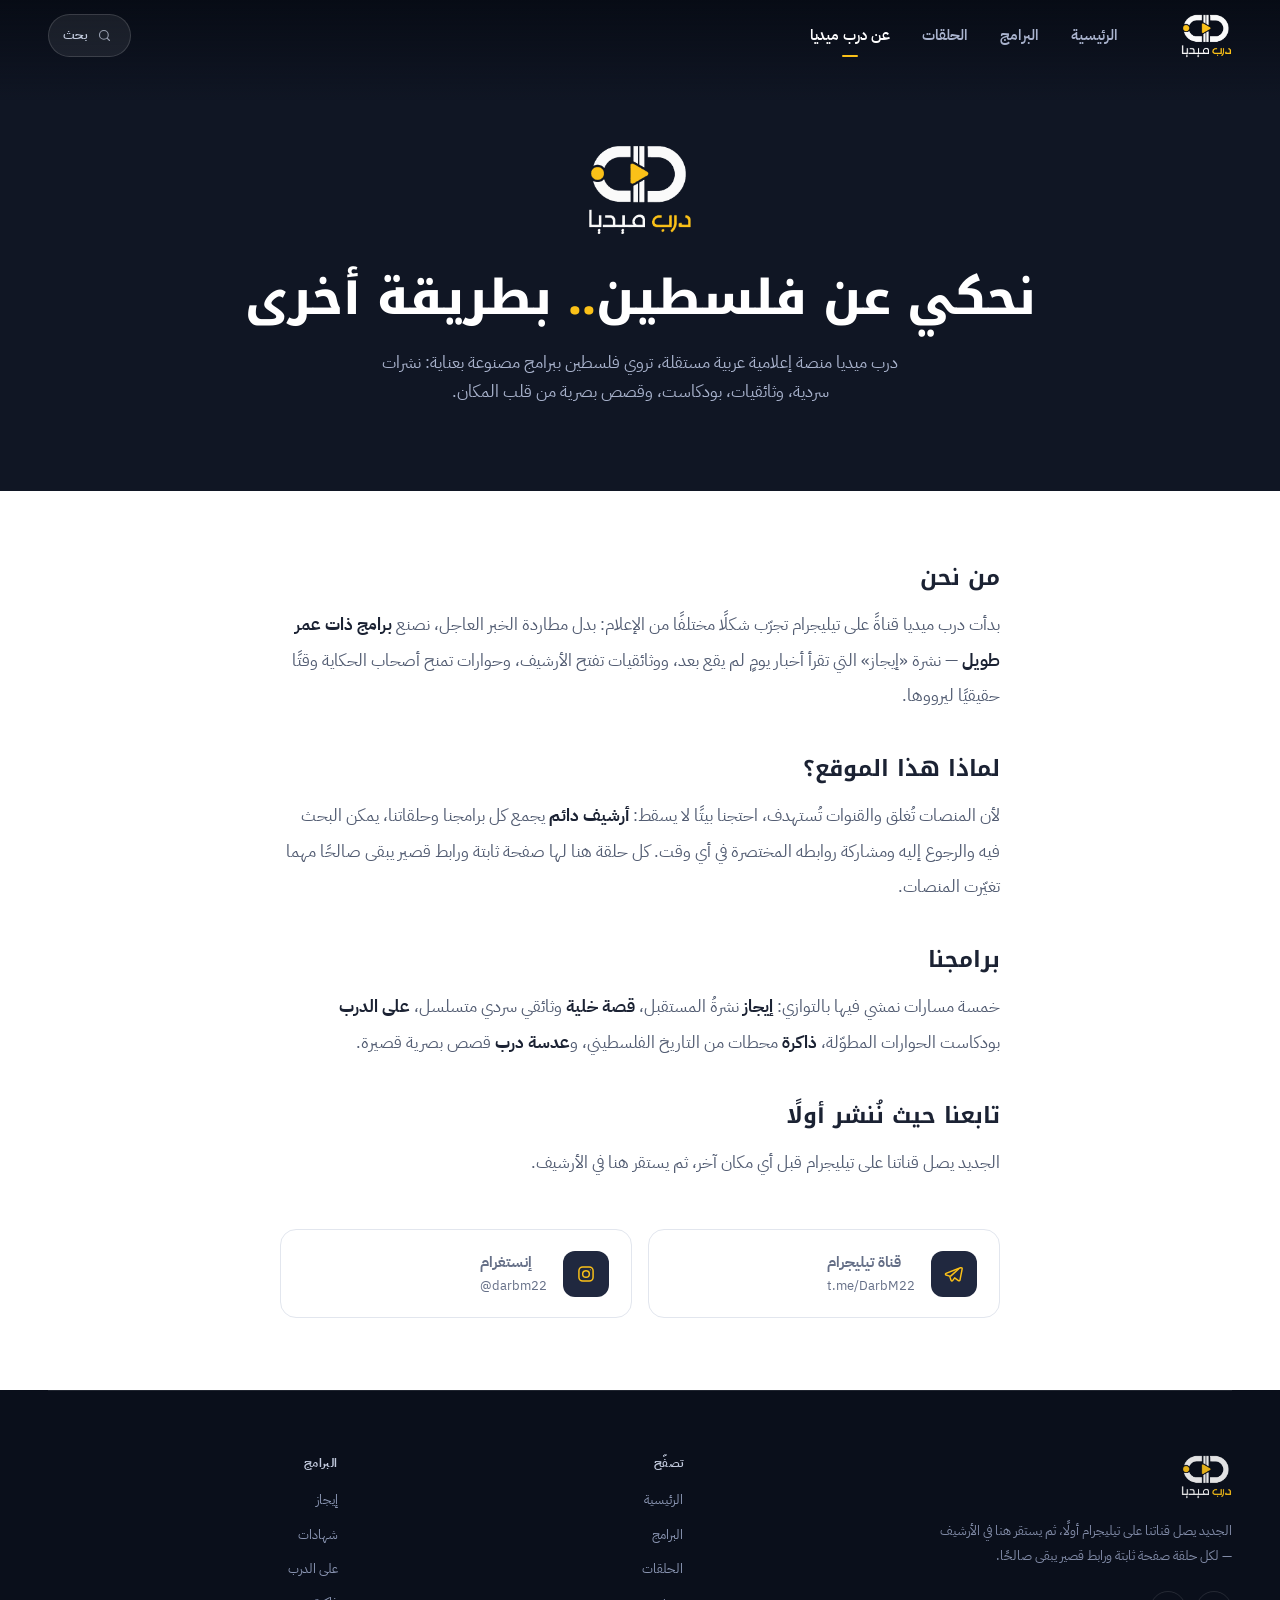
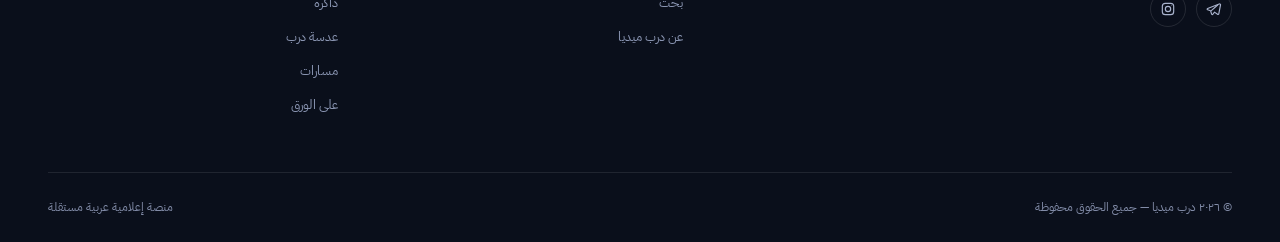
==== commit 2d93f16f: "Signed-off-by: Eslam abselnasser <96479431+imsemoo@users.noreply.github.com>" ====
--- a/about.html
+++ b/about.html
@@ -15,7 +15,7 @@
   <link rel="preconnect" href="https://fonts.googleapis.com">
   <link rel="preconnect" href="https://fonts.gstatic.com" crossorigin>
   <link href="https://fonts.googleapis.com/css2?family=IBM+Plex+Sans+Arabic:wght@400;500;600;700&family=Noto+Kufi+Arabic:wght@600;700;800&display=swap" rel="stylesheet">
-  <link rel="stylesheet" href="assets/css/main.css?v=34">
+  <link rel="stylesheet" href="assets/css/main.css?v=35">
 </head>
 <body data-page="about" data-header="dark">
   <div id="hdr"></div>
@@ -61,8 +61,8 @@
 
   <div id="ftr"></div>
 
-  <script src="assets/js/data.js?v=34"></script>
-  <script src="assets/js/player.js?v=34"></script>
-  <script src="assets/js/app.js?v=34"></script>
+  <script src="assets/js/data.js?v=35"></script>
+  <script src="assets/js/player.js?v=35"></script>
+  <script src="assets/js/app.js?v=35"></script>
 </body>
 </html>
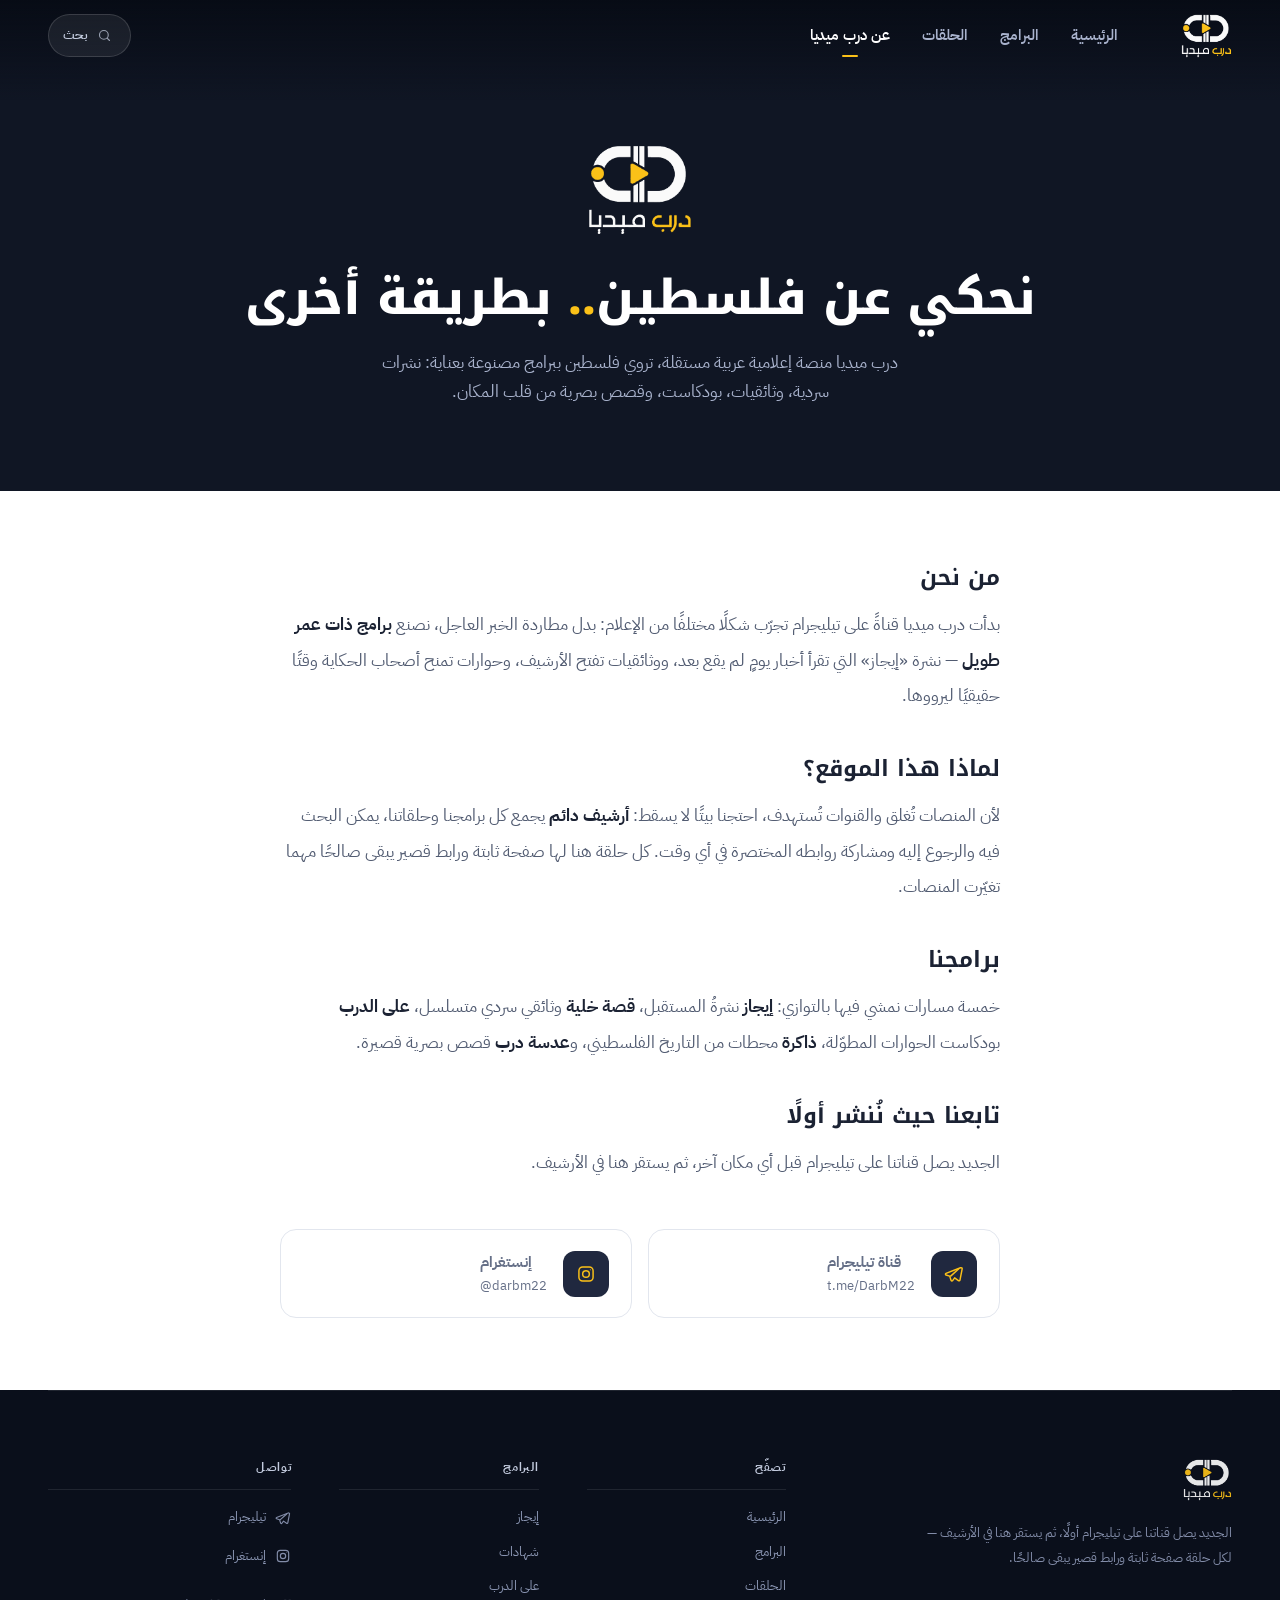
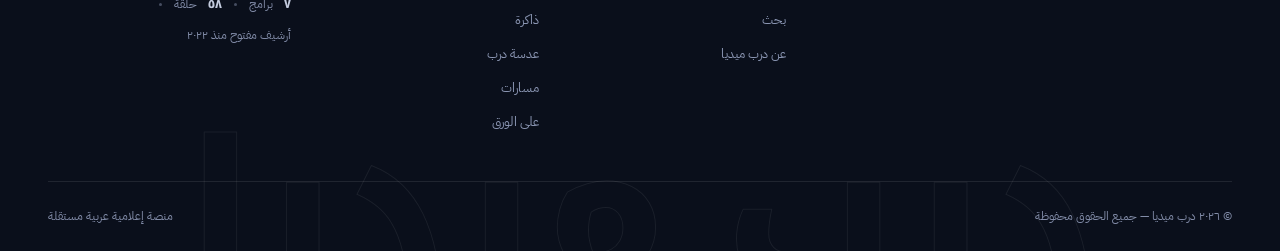
==== commit 2f602346: "Signed-off-by: Eslam abselnasser <96479431+imsemoo@users.noreply.github.com>" ====
--- a/about.html
+++ b/about.html
@@ -15,7 +15,7 @@
   <link rel="preconnect" href="https://fonts.googleapis.com">
   <link rel="preconnect" href="https://fonts.gstatic.com" crossorigin>
   <link href="https://fonts.googleapis.com/css2?family=IBM+Plex+Sans+Arabic:wght@400;500;600;700&family=Noto+Kufi+Arabic:wght@600;700;800&display=swap" rel="stylesheet">
-  <link rel="stylesheet" href="assets/css/main.css?v=35">
+  <link rel="stylesheet" href="assets/css/main.css?v=37">
 </head>
 <body data-page="about" data-header="dark">
   <div id="hdr"></div>
@@ -61,8 +61,8 @@
 
   <div id="ftr"></div>
 
-  <script src="assets/js/data.js?v=35"></script>
-  <script src="assets/js/player.js?v=35"></script>
-  <script src="assets/js/app.js?v=35"></script>
+  <script src="assets/js/data.js?v=37"></script>
+  <script src="assets/js/player.js?v=37"></script>
+  <script src="assets/js/app.js?v=37"></script>
 </body>
 </html>
--- a/assets/css/main.css
+++ b/assets/css/main.css
@@ -1001,33 +1001,60 @@
    Footer
    ========================================================= */
 /* The statement and the footer are ONE closing block on one surface —
-   hairlines give the internal structure, so the page ends on a single
-   composition instead of two competing dark slabs. */
+   hairlines give the internal structure. The footer's own signature is a
+   giant outline wordmark cropped by the bottom edge of the page, drawn in
+   the same lettering language as the poster numerals. */
 .site-footer {
+  position: relative;
   background: var(--surface-deep);
   color: var(--on-dark-4);
   padding-block: 0;
   font-size: var(--t-meta);
-}
+  overflow: hidden;
+}
+.footer-inner { position: relative; z-index: 1; }
 .footer-grid {
   display: grid;
-  grid-template-columns: minmax(0, 1.7fr) repeat(2, minmax(0, 1fr));
-  gap: 56px;
-  padding-block: 64px 56px;
+  grid-template-columns: minmax(0, 1.8fr) minmax(0, 0.9fr) minmax(0, 0.9fr) minmax(0, 1.1fr);
+  gap: 48px;
+  padding-block: 68px 48px;
   border-block-start: 1px solid var(--border-dark);
 }
-.footer-brand img { height: 44px; margin-block-end: 20px; opacity: 0.9; }
-.footer-brand p { max-width: 38ch; color: var(--on-dark-4); line-height: 1.9; }
-.footer-social { display: flex; gap: 10px; margin-block-start: 22px; }
-.footer-social .social-btn { width: 36px; height: 36px; }
+.footer-brand { max-width: 40ch; }
+.footer-brand img { height: 42px; margin-block-end: 20px; opacity: 0.92; }
+.footer-brand p { color: var(--on-dark-4); line-height: 1.9; }
 .footer-col h4 {
   color: var(--on-dark-2); font-size: var(--t-label); font-weight: 700;
-  letter-spacing: 0.04em;
-  margin-block-end: 18px;
+  letter-spacing: 0.06em;
+  padding-block-end: 14px;
+  margin-block-end: 16px;
+  border-block-end: 1px solid var(--border-dark);
 }
 .footer-col ul { display: flex; flex-direction: column; gap: 12px; }
-.footer-col a { color: var(--on-dark-3); transition: color var(--t-fast) var(--ease); display: inline-flex; align-items: center; gap: 8px; }
+.footer-col a {
+  color: var(--on-dark-3);
+  transition: color var(--t-fast) var(--ease);
+  display: inline-flex; align-items: center; gap: 9px;
+}
 .footer-col a:hover { color: var(--on-dark-1); }
+.footer-col a .icon { color: var(--on-dark-4); transition: color var(--t-fast) var(--ease); }
+.footer-col a:hover .icon { color: var(--accent); }
+
+/* archive-in-numbers line — data-driven, quiet */
+.footer-stats {
+  margin-block-start: 22px;
+  display: flex; align-items: center; flex-wrap: wrap; gap: 8px;
+  font-size: var(--t-label); color: var(--on-dark-4);
+  line-height: 1.9;
+}
+.footer-stats .fs-num {
+  font-family: var(--f-display);
+  font-weight: 800; color: var(--on-dark-2);
+  font-variant-numeric: tabular-nums;
+  margin-inline-end: 3px;
+}
+.footer-stats .fs-sep { width: 3px; height: 3px; border-radius: 50%; background: var(--on-dark-4); opacity: 0.5; margin-inline: 4px; }
+
 .footer-bottom {
   border-block-start: 1px solid var(--border-dark);
   padding-block: 24px;
@@ -1036,6 +1063,26 @@
   font-variant-numeric: tabular-nums;
 }
 .footer-bottom .footer-note { margin-inline-start: auto; }
+
+/* the watermark: an outline Kufi wordmark cropped by the page edge, echoing
+   the poster numerals — the footer's own piece of the visual world */
+.footer-wordmark {
+  position: absolute;
+  inset-inline: 0; inset-block-end: -0.26em;
+  z-index: 0;
+  text-align: center;
+  font-family: var(--f-display);
+  font-weight: 800;
+  font-size: clamp(4rem, 15vw, 13rem);
+  line-height: 0.9;
+  letter-spacing: -0.02em;
+  color: transparent;
+  -webkit-text-stroke: 1px rgba(255, 255, 255, 0.065);
+  pointer-events: none;
+  white-space: nowrap;
+  -webkit-user-select: none; user-select: none;
+}
+
 .social-btn {
   width: 40px; height: 40px;
   display: grid; place-items: center;
@@ -2024,8 +2071,9 @@
   .watch-hero { padding-block-start: calc(var(--hdr) + 16px); }
   .player { border-radius: var(--r-md); }
   .contact-cards { grid-template-columns: 1fr; }
-  .footer-grid { grid-template-columns: 1fr 1fr; gap: 32px; }
+  .footer-grid { grid-template-columns: 1fr 1fr; gap: 30px 24px; padding-block: 52px 40px; }
   .footer-grid .footer-brand { grid-column: 1 / -1; }
+  .footer-wordmark { font-size: 22vw; inset-block-end: -0.2em; }
 
   .footer-bottom { flex-direction: column; align-items: flex-start; gap: 8px; }
   .footer-bottom .footer-note { margin-inline-start: 0; }
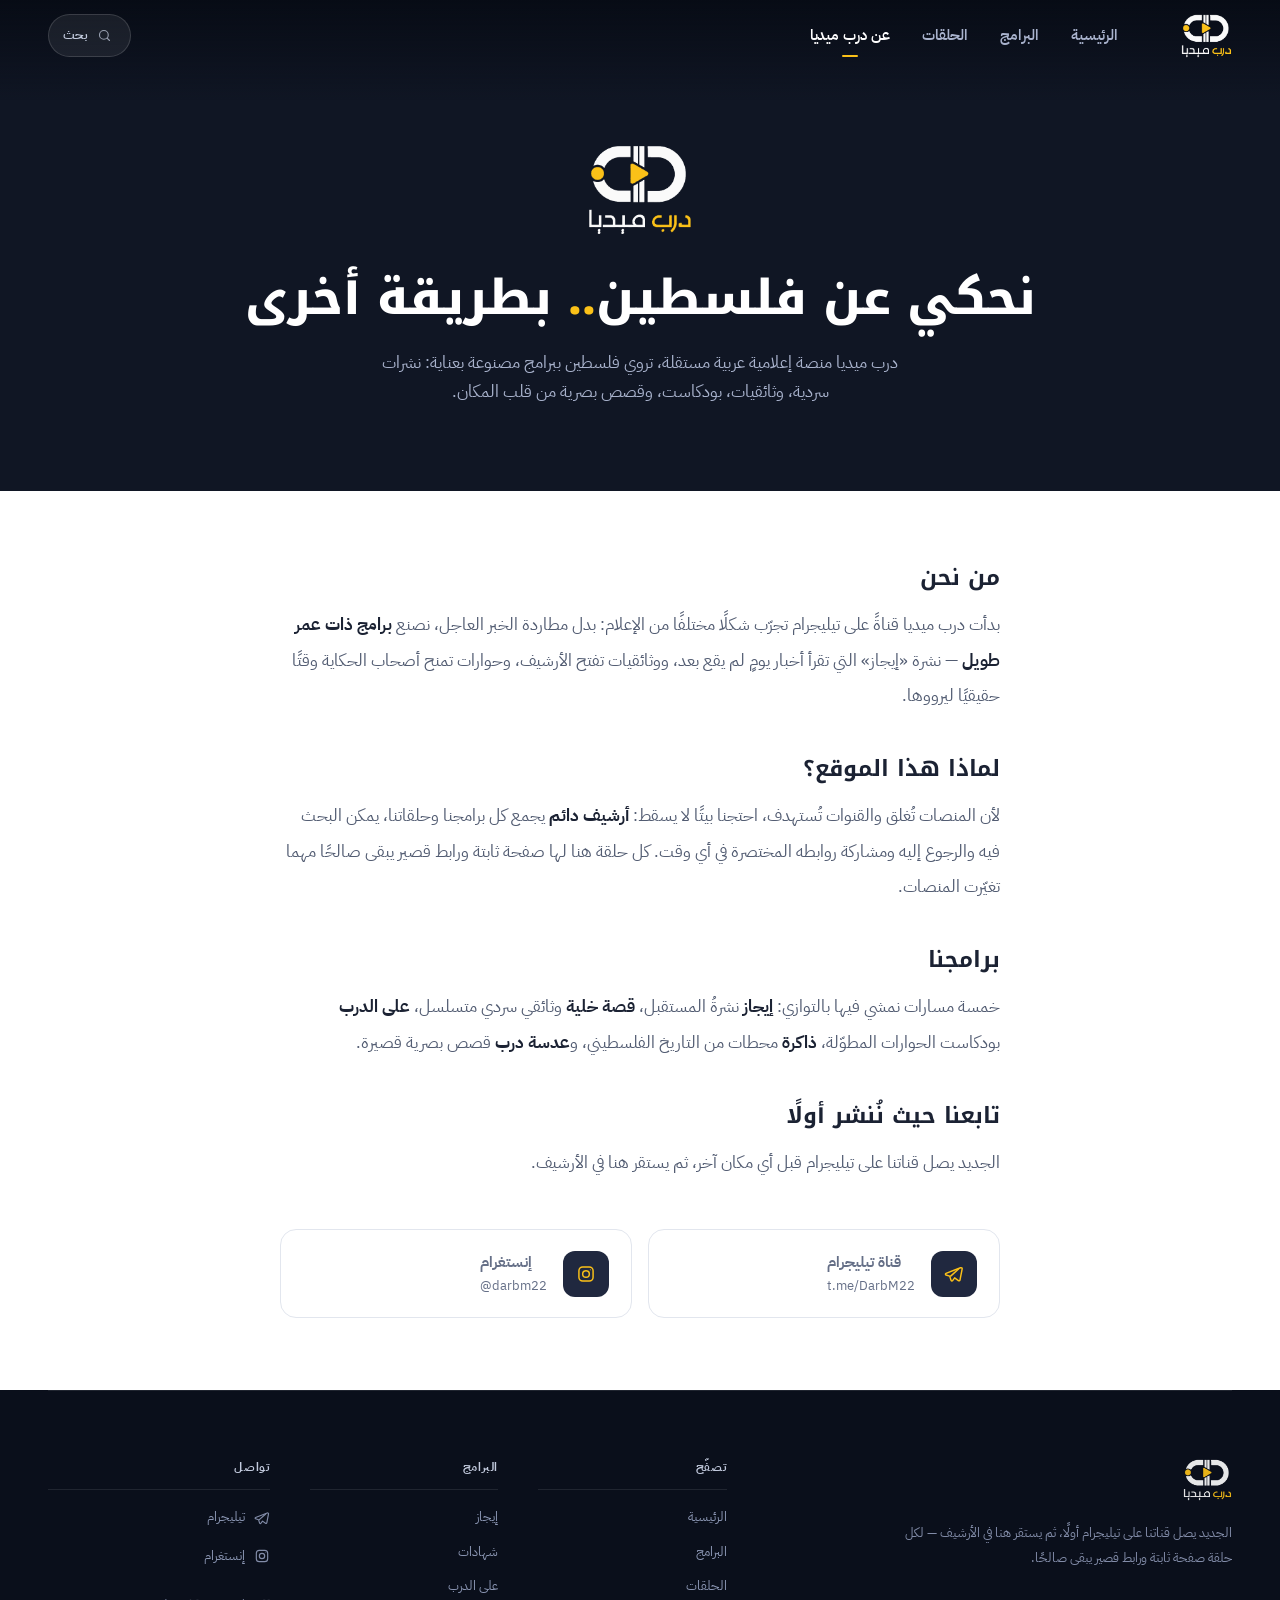
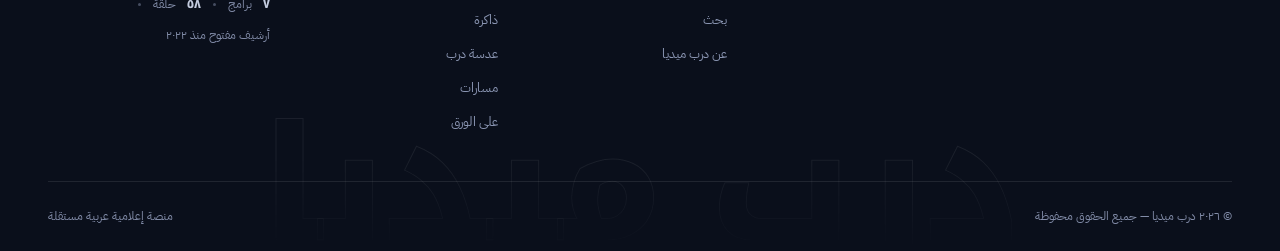
==== commit 92ca5276: "Signed-off-by: Eslam abselnasser <96479431+imsemoo@users.noreply.github.com>" ====
--- a/about.html
+++ b/about.html
@@ -15,7 +15,7 @@
   <link rel="preconnect" href="https://fonts.googleapis.com">
   <link rel="preconnect" href="https://fonts.gstatic.com" crossorigin>
   <link href="https://fonts.googleapis.com/css2?family=IBM+Plex+Sans+Arabic:wght@400;500;600;700&family=Noto+Kufi+Arabic:wght@600;700;800&display=swap" rel="stylesheet">
-  <link rel="stylesheet" href="assets/css/main.css?v=37">
+  <link rel="stylesheet" href="assets/css/main.css?v=39">
 </head>
 <body data-page="about" data-header="dark">
   <div id="hdr"></div>
@@ -61,8 +61,8 @@
 
   <div id="ftr"></div>
 
-  <script src="assets/js/data.js?v=37"></script>
-  <script src="assets/js/player.js?v=37"></script>
-  <script src="assets/js/app.js?v=37"></script>
+  <script src="assets/js/data.js?v=39"></script>
+  <script src="assets/js/player.js?v=39"></script>
+  <script src="assets/js/app.js?v=39"></script>
 </body>
 </html>
--- a/assets/css/main.css
+++ b/assets/css/main.css
@@ -854,6 +854,69 @@
    Picks (مختارات درب) — asymmetric
    ========================================================= */
 /* =========================================================
+   Discover — a light gateway into the archive.
+   Deliberately small: one line, one field, one row of routes.
+   ========================================================= */
+.discover {
+  background: var(--surface-light);
+  border-block: 1px solid var(--border-light);
+  padding-block: 56px;
+}
+.discover-head { display: flex; align-items: baseline; gap: 16px; flex-wrap: wrap; margin-block-end: 22px; }
+.discover-head h2 {
+  font-family: var(--f-display);
+  font-size: 1.5rem; font-weight: 800;
+  letter-spacing: -0.015em;
+  color: var(--on-light-1);
+}
+.discover-head p { font-size: var(--t-meta); color: var(--on-light-3); font-variant-numeric: tabular-nums; }
+
+.discover-search {
+  position: relative;
+  display: flex; align-items: center; gap: 10px;
+  max-width: 640px;
+  background: var(--surface-bright);
+  border: 1.5px solid var(--border-light);
+  border-radius: var(--r-md);
+  padding: 6px 6px 6px 6px;
+  padding-inline-start: 18px;
+  transition: border-color var(--t-fast) var(--ease), box-shadow var(--t-fast) var(--ease);
+}
+.discover-search:focus-within {
+  border-color: var(--accent);
+  box-shadow: 0 0 0 4px rgba(251, 193, 24, 0.16);
+}
+.discover-search .icon { width: 18px; height: 18px; color: var(--on-light-3); flex: none; }
+.discover-search input {
+  flex: 1; min-width: 0;
+  border: 0; background: none; outline: none;
+  font-size: var(--t-body-sm);
+  padding-block: 8px;
+}
+.discover-search input::placeholder { color: var(--on-light-3); }
+.discover-search .btn { flex: none; }
+
+.discover-chips {
+  display: flex; align-items: center; flex-wrap: wrap; gap: 8px;
+  margin-block-start: 18px;
+}
+.d-chip {
+  padding: 7px 16px;
+  font-size: var(--t-meta); font-weight: 600;
+  color: var(--on-light-2);
+  background: var(--surface-bright);
+  border: 1px solid var(--border-light);
+  border-radius: var(--r-pill);
+  transition: color var(--t-fast) var(--ease), border-color var(--t-fast) var(--ease),
+              background var(--t-fast) var(--ease);
+}
+.d-chip:hover { color: var(--on-light-1); border-color: var(--navy-500); }
+.d-chip.is-all { background: var(--navy-700); border-color: var(--navy-700); color: #fff; }
+.d-chip.is-all:hover { background: var(--navy-600); }
+.d-chip--sort { background: transparent; }
+.d-chip-sep { width: 1px; height: 22px; background: var(--line-2); margin-inline: 6px; }
+
+/* =========================================================
    Archive shelf
    Portrait posters stamped with their year — browsed by era,
    not by recency, so it reads as a different object from the
@@ -1015,12 +1078,12 @@
 .footer-inner { position: relative; z-index: 1; }
 .footer-grid {
   display: grid;
-  grid-template-columns: minmax(0, 1.8fr) minmax(0, 0.9fr) minmax(0, 0.9fr) minmax(0, 1.1fr);
-  gap: 48px;
+  grid-template-columns: minmax(0, 2.1fr) minmax(0, 0.85fr) minmax(0, 0.85fr) minmax(0, 1fr);
+  gap: 40px;
   padding-block: 68px 48px;
   border-block-start: 1px solid var(--border-dark);
 }
-.footer-brand { max-width: 40ch; }
+.footer-brand { max-width: 42ch; }
 .footer-brand img { height: 42px; margin-block-end: 20px; opacity: 0.92; }
 .footer-brand p { color: var(--on-dark-4); line-height: 1.9; }
 .footer-col h4 {
@@ -1068,16 +1131,19 @@
    the poster numerals — the footer's own piece of the visual world */
 .footer-wordmark {
   position: absolute;
-  inset-inline: 0; inset-block-end: -0.26em;
+  inset-inline: 0; inset-block-end: -0.1em;
   z-index: 0;
   text-align: center;
   font-family: var(--f-display);
   font-weight: 800;
-  font-size: clamp(4rem, 15vw, 13rem);
-  line-height: 0.9;
+  font-size: clamp(3.4rem, 12.5vw, 11rem);
+  line-height: 1;
   letter-spacing: -0.02em;
   color: transparent;
-  -webkit-text-stroke: 1px rgba(255, 255, 255, 0.065);
+  -webkit-text-stroke: 1px rgba(255, 255, 255, 0.07);
+  /* fades out before the baseline so the crop reads as intent, not clipping */
+  -webkit-mask-image: linear-gradient(to bottom, #000 30%, transparent 92%);
+  mask-image: linear-gradient(to bottom, #000 30%, transparent 92%);
   pointer-events: none;
   white-space: nowrap;
   -webkit-user-select: none; user-select: none;
@@ -2024,6 +2090,11 @@
   .pgm-meta { gap: 12px; }
   .pgm-count { display: none; } /* the count lives on the programme page */
   .pgm-go { width: 34px; height: 34px; }
+
+  .discover { padding-block: 44px; }
+  .discover-chips { gap: 7px; }
+  .d-chip { padding: 6px 13px; font-size: var(--t-label); }
+  .d-chip-sep { display: none; }
 
   .prog-card { grid-template-columns: minmax(0, 1fr); gap: 0; padding: 12px 12px 20px; }
   .prog-cover { margin-block-end: 16px; }
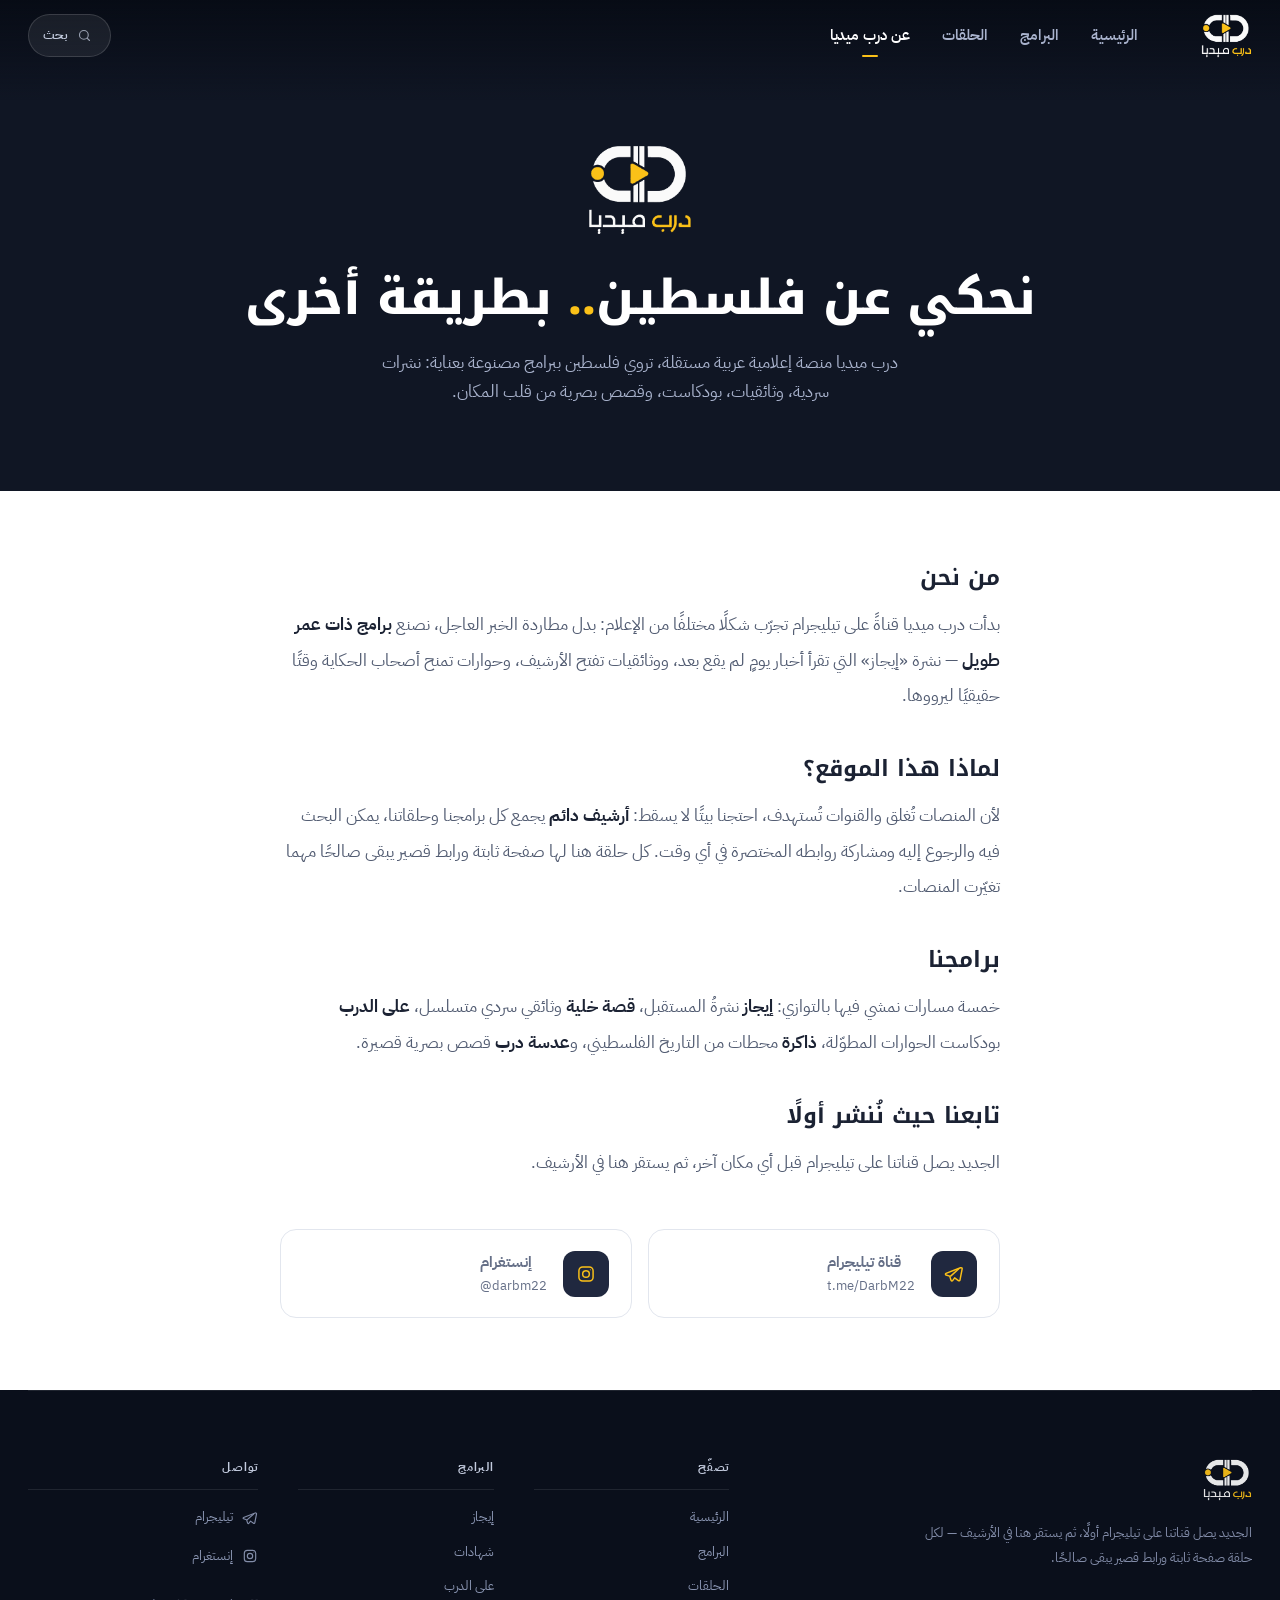
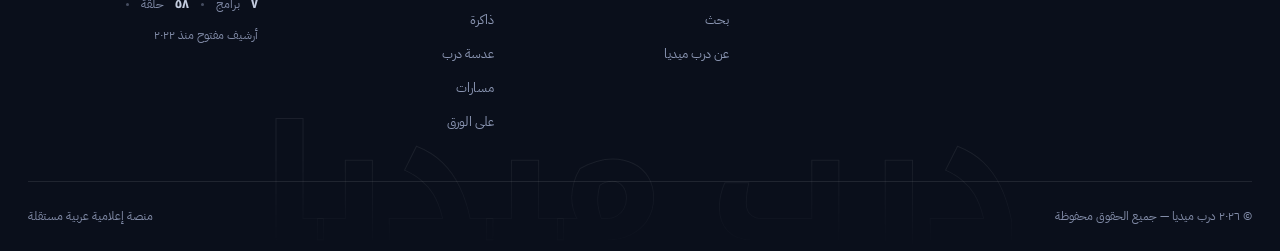
==== commit 94cb7279: "Signed-off-by: Eslam abselnasser <96479431+imsemoo@users.noreply.github.com>" ====
--- a/about.html
+++ b/about.html
@@ -15,7 +15,7 @@
   <link rel="preconnect" href="https://fonts.googleapis.com">
   <link rel="preconnect" href="https://fonts.gstatic.com" crossorigin>
   <link href="https://fonts.googleapis.com/css2?family=IBM+Plex+Sans+Arabic:wght@400;500;600;700&family=Noto+Kufi+Arabic:wght@600;700;800&display=swap" rel="stylesheet">
-  <link rel="stylesheet" href="assets/css/main.css?v=39">
+  <link rel="stylesheet" href="assets/css/main.css?v=44">
 </head>
 <body data-page="about" data-header="dark">
   <div id="hdr"></div>
@@ -61,8 +61,8 @@
 
   <div id="ftr"></div>
 
-  <script src="assets/js/data.js?v=39"></script>
-  <script src="assets/js/player.js?v=39"></script>
-  <script src="assets/js/app.js?v=39"></script>
+  <script src="assets/js/data.js?v=44"></script>
+  <script src="assets/js/player.js?v=44"></script>
+  <script src="assets/js/app.js?v=44"></script>
 </body>
 </html>
--- a/assets/css/main.css
+++ b/assets/css/main.css
@@ -82,10 +82,10 @@
   --t-meta: 0.8125rem;     /* dates, durations, counts           */
   --t-label: 0.75rem;      /* eyebrow labels, utility            */
 
-  /* spacing scale */
-  --sp-section: 104px;
-  --sp-section-sm: 72px;
-  --sp-component: 44px;
+  /* spacing scale — editorial-tight: this is an archive, not a landing page */
+  --sp-section: 72px;
+  --sp-section-sm: 52px;
+  --sp-component: 34px;
   --sp-card: 20px;
   --sp-text: 8px;
   --sp-control: 12px;
@@ -100,7 +100,7 @@
   --r-md: 12px;
   --r-lg: 16px;
   --r-pill: 999px;
-  --container: 1240px;
+  --container: 1400px;   /* a media platform uses the viewport, not a column */
   --hdr: 72px;
 
   /* elevation */
@@ -166,16 +166,15 @@
 .on-navy { background: var(--surface-dark); color: var(--on-dark-1); }
 
 /* grid children must shrink */
-.ep-grid > *, .picks-grid > *, .prog-list > *, .rail > *,
-.hero-grid > *, .footer-grid > *, .watch-cols > *,
-.prog-card > *, .pick-row > *, .strip-item > * { min-width: 0; }
+.reel-grid > *, .picks-grid > *, .prog-list > *,
+.hero-stage > *, .footer-grid > *, .watch-grid > *,
+.prog-card > *, .pick-row > * { min-width: 0; }
 
 /* ---------- generated posters (inline SVG behaves like a cover image) ---------- */
 .pm { width: 100%; height: 100%; display: block; direction: ltr; }
 .stage-media .pm, .player .pm { position: absolute; inset: 0; }
 .stage-media .pm { transition: opacity var(--t-slow) var(--ease), transform 1.2s var(--ease); }
-.ep-thumb .pm, .prog-cover .pm { transition: transform var(--t-slow) var(--ease); }
-.ep-card:hover .ep-thumb .pm, .ep-card:focus-within .ep-thumb .pm { transform: scale(1.045); }
+.prog-cover .pm { transition: transform var(--t-slow) var(--ease); }
 .prog-card:hover .prog-cover .pm { transform: scale(1.05); }
 .pm text { font-family: "Noto Kufi Arabic", "IBM Plex Sans Arabic", "Segoe UI", Tahoma, sans-serif; }
 
@@ -407,8 +406,8 @@
   position: relative;
   background: var(--surface-deep);
   color: var(--on-dark-1);
-  padding-block-start: calc(var(--hdr) + 44px);
-  padding-block-end: 72px;
+  padding-block-start: calc(var(--hdr) + 30px);
+  padding-block-end: 44px;
   overflow: hidden;
 }
 /* one soft key light behind the stage — gives the band depth instead of a
@@ -422,20 +421,21 @@
   background: radial-gradient(circle, rgba(88, 104, 150, 0.2), transparent 62%);
   pointer-events: none;
 }
-.hero-grid {
+/* FeaturedReel: three-part composition — Reel | information | latest rail.
+   The 9:16 frame is never cropped; it sets the row height, and the rail
+   fills what would otherwise be dead horizontal space. */
+.hero-stage {
   position: relative; z-index: 1;
   display: grid;
-  grid-template-columns: minmax(0, 1fr) 272px;
-  gap: 34px;
-  align-items: stretch;
-}
-
-.hero-stage { display: flex; flex-direction: column; position: relative; }
+  grid-template-columns: minmax(0, 350px) minmax(0, 1fr) minmax(0, 320px);
+  gap: 52px;
+  align-items: center;
+}
 .stage-media {
   position: relative;
+  aspect-ratio: 9 / 16;                /* hard requirement: never cropped */
   border-radius: var(--r-lg);
   overflow: hidden;
-  aspect-ratio: 16 / 8.2;
   background: var(--navy-850);
   box-shadow: var(--sh-navy);
 }
@@ -448,86 +448,95 @@
   pointer-events: none;
   z-index: 3;
 }
-.stage-media img {
-  position: absolute; inset: 0;
-  width: 100%; height: 100%; object-fit: cover;
-  transition: opacity var(--t-slow) var(--ease), transform 1.2s var(--ease);
-}
-.stage-media.is-swapping img { opacity: 0; transform: scale(1.02); }
 .stage-media .stage-scrim {
   position: absolute; inset: 0;
-  background: linear-gradient(0deg, rgba(11, 16, 28, 0.92) 0%, rgba(11, 16, 28, 0.38) 36%, rgba(11, 16, 28, 0) 62%);
+  background: linear-gradient(0deg, rgba(8, 13, 23, 0.72) 0%, rgba(8, 13, 23, 0) 30%);
   pointer-events: none;
 }
-/* The disc sits in the free half of the frame, never beside the title —
-   one clear play affordance, no competition with the headline. */
+/* format badge, top of the frame */
+.stage-badge {
+  position: absolute; inset-block-start: 14px; inset-inline-start: 14px;
+  z-index: 2;
+  display: inline-flex; align-items: center; gap: 6px;
+  padding: 5px 12px;
+  font-size: var(--t-label); font-weight: 700;
+  color: var(--surface-deep); background: var(--accent);
+  border-radius: var(--r-pill);
+}
+.stage-badge .icon { width: 11px; height: 11px; }
+.stage-dur {
+  position: absolute; inset-block-end: 14px; inset-inline-end: 14px;
+  z-index: 2;
+  padding: 4px 10px;
+  font-size: var(--t-label); font-weight: 600;
+  color: #fff; background: rgba(8, 13, 23, 0.7);
+  border-radius: var(--r-xs);
+}
+/* one clear play affordance, centred in the portrait frame */
 .stage-play {
   position: absolute; inset: 0;
   display: grid; place-items: center;
-  padding-inline-start: 52%;
-  color: var(--navy-900);
+  z-index: 2;
+  color: var(--surface-deep);
 }
 .stage-play .play-disc {
-  width: 84px; height: 84px;
+  width: 78px; height: 78px;
   border-radius: 50%;
-  background: var(--gold-strong);
+  background: var(--accent);
   display: grid; place-items: center;
-  box-shadow: 0 14px 36px -10px rgba(11, 16, 28, 0.65);
+  box-shadow: 0 14px 36px -10px rgba(0, 0, 0, 0.7);
   transition: transform var(--t-med) var(--ease), box-shadow var(--t-med) var(--ease);
 }
-.stage-play .icon { width: 30px; height: 30px; margin-inline-start: -3px; }
-.stage-play:hover .play-disc { transform: scale(1.07); box-shadow: 0 18px 44px -10px rgba(11, 16, 28, 0.75); }
+.stage-play .icon { width: 28px; height: 28px; margin-inline-start: 3px; }
+.stage-play:hover .play-disc { transform: scale(1.07); box-shadow: 0 18px 44px -10px rgba(0, 0, 0, 0.8); }
 .stage-play:focus-visible { outline-offset: -6px; }
 
-/* overlay: the image sells the episode, text sits on the scrim */
-.stage-info {
-  position: absolute;
-  inset-inline-start: 0; inset-block-end: 0;
-  z-index: 2;
-  padding: 30px 36px 32px;
-  max-width: min(54%, 560px);
-  transition: opacity 240ms var(--ease), transform 240ms var(--ease);
-}
-.hero-stage.is-swapping .stage-info { opacity: 0; transform: translateY(8px); }
-.hero-stage.is-swapping .stage-media .pm { opacity: 0; transform: scale(1.02); }
-
-/* inline playback: the video takes the stage, chrome steps aside */
-.hero-stage.is-playing .stage-info,
-.hero-stage.is-playing .stage-scrim { opacity: 0; pointer-events: none; }
-.hero-stage.is-playing .stage-media { aspect-ratio: 16 / 9; }
-
-/* "no source linked" note on the hero */
+/* inline playback: the video takes the frame, chrome steps aside */
+.hero-stage.is-playing .stage-scrim,
+.hero-stage.is-playing .stage-badge,
+.hero-stage.is-playing .stage-dur { opacity: 0; pointer-events: none; }
+
+/* "no source linked" note */
 .stage-note {
   position: absolute; inset-inline: 0; inset-block-end: 0;
-  z-index: 3;
-  padding: 18px 22px;
-  display: flex; align-items: center; gap: 12px;
-  background: linear-gradient(0deg, rgba(11, 16, 28, 0.9), rgba(11, 16, 28, 0));
-  color: var(--on-navy-2); font-size: var(--t-meta);
+  z-index: 4;
+  padding: 16px 18px;
+  display: flex; align-items: center; gap: 10px;
+  background: linear-gradient(0deg, rgba(8, 13, 23, 0.92), rgba(8, 13, 23, 0));
+  color: var(--on-dark-2); font-size: var(--t-label);
   opacity: 0; transform: translateY(8px);
   transition: opacity var(--t-med) var(--ease), transform var(--t-med) var(--ease);
   pointer-events: none;
 }
 .stage-note.show { opacity: 1; transform: none; }
-.stage-note .icon { color: var(--gold-strong); }
+.stage-note .icon { color: var(--accent); flex: none; }
+
+/* information block beside the reel */
+.stage-info { max-width: 56ch; }
 .stage-program {
   display: inline-flex; align-items: center; gap: 7px;
   color: var(--accent);
-  font-weight: 600; font-size: var(--t-label);
+  font-weight: 700; font-size: var(--t-label);
   letter-spacing: 0.02em;
 }
 .stage-program .icon { width: 11px; height: 11px; }
 .stage-title {
   font-family: var(--f-display);
-  font-size: clamp(1.6rem, 2.9vw, 2.5rem);
+  font-size: clamp(1.8rem, 3.4vw, 3rem);
   font-weight: 800;
   line-height: 1.35;
   letter-spacing: -0.02em;
-  margin-block: 12px 10px;
+  margin-block: 14px 14px;
   text-wrap: balance;
   color: var(--on-dark-1);
-  /* three lines is the ceiling: past that the block reaches the top of the
-     frame and the hero stops reading in one glance */
+  display: -webkit-box; -webkit-line-clamp: 3; -webkit-box-orient: vertical;
+  overflow: hidden;
+}
+.stage-desc {
+  color: var(--on-dark-2);
+  font-size: var(--t-body-lg);
+  line-height: 1.9;
+  margin-block-end: 18px;
   display: -webkit-box; -webkit-line-clamp: 3; -webkit-box-orient: vertical;
   overflow: hidden;
 }
@@ -537,7 +546,7 @@
   font-size: var(--t-meta);
   font-variant-numeric: tabular-nums;
 }
-.stage-actions { display: flex; align-items: center; gap: var(--sp-control); margin-block-start: 26px; flex-wrap: wrap; }
+.stage-actions { display: flex; align-items: center; gap: var(--sp-control); margin-block-start: 28px; flex-wrap: wrap; }
 .btn--hero { padding: 16px 34px; font-size: var(--t-body-lg); }
 /* secondary action stays quiet: it must not compete with the gold CTA */
 .stage-actions .btn--ghost {
@@ -548,146 +557,148 @@
 }
 .stage-actions .btn--ghost:hover { background: rgba(255, 255, 255, 0.08); color: var(--on-dark-1); }
 
+/* latest-clips rail — compact vertical list matching the reel's height */
+.hero-rail {
+  display: flex; flex-direction: column;
+  align-self: stretch;
+  border-inline-start: 1px solid var(--border-dark);
+  padding-inline-start: 32px;
+  min-height: 0;
+  justify-content: center;
+  gap: 4px;
+}
+.hero-rail-head {
+  font-size: var(--t-label); font-weight: 700;
+  color: var(--on-dark-4);
+  letter-spacing: 0.03em;
+  padding-block-end: 12px;
+  margin-block-end: 6px;
+  border-block-end: 1px solid var(--border-dark);
+}
+.hr-item {
+  display: grid;
+  grid-template-columns: 58px minmax(0, 1fr);
+  gap: 12px; align-items: center;
+  padding-block: 9px;
+  border-radius: var(--r-sm);
+  transition: background var(--t-fast) var(--ease);
+}
+.hr-item:hover { background: rgba(255, 255, 255, 0.05); }
+.hr-thumb {
+  position: relative;
+  aspect-ratio: 9 / 16;
+  border-radius: var(--r-xs);
+  overflow: hidden;
+  background: var(--surface-dark-raised);
+}
+.hr-thumb .pm { position: absolute; inset: 0; }
+.hr-title {
+  display: -webkit-box; -webkit-line-clamp: 2; -webkit-box-orient: vertical; overflow: hidden;
+  font-size: var(--t-meta); font-weight: 600; line-height: 1.5;
+  color: var(--on-dark-2);
+  transition: color var(--t-fast) var(--ease);
+}
+.hr-item:hover .hr-title { color: var(--on-dark-1); }
+.hr-meta {
+  display: block; margin-block-start: 4px;
+  font-size: var(--t-label); color: var(--on-dark-4);
+  font-variant-numeric: tabular-nums;
+}
+
 /* shared quiet-meta helpers */
 .ltr-num { direction: ltr; unicode-bidi: isolate; font-variant-numeric: tabular-nums; }
 .meta-dot { opacity: 0.45; }
 
-/* filmstrip */
-.hero-strip { display: flex; flex-direction: column; min-width: 0; }
-.strip-scroller { display: flex; flex-direction: column; gap: 8px; min-width: 0; }
-.hero-strip-label {
-  font-size: var(--t-label); font-weight: 600;
-  color: var(--on-dark-4);
-  display: flex; align-items: center; gap: 10px;
-  margin-block-end: 10px;
-  letter-spacing: 0.03em;
-}
-.hero-strip-label::after { content: ""; flex: 1; height: 1px; background: var(--border-dark); }
-.strip-item {
-  display: grid;
-  grid-template-columns: 118px minmax(0, 1fr);
-  gap: 12px; align-items: center;
-  padding: 8px;
-  border-radius: var(--r-md);
-  border: 1px solid transparent;
-  text-align: start;
-  transition: background var(--t-fast) var(--ease), border-color var(--t-fast) var(--ease);
-  position: relative;
-}
-.strip-item:hover { background: rgba(255, 255, 255, 0.05); }
-.strip-item.active { background: rgba(255, 255, 255, 0.07); border-color: var(--border-dark); }
-.strip-item.active .strip-thumb { outline: 2px solid var(--accent); outline-offset: -2px; }
-.strip-thumb {
-  position: relative; border-radius: var(--r-sm); overflow: hidden;
-  aspect-ratio: 16 / 9; background: var(--navy-850);
-}
-.strip-thumb img { width: 100%; height: 100%; object-fit: cover; }
-.strip-item .strip-t {
-  font-size: var(--t-meta); font-weight: 600; color: var(--on-dark-3);
-  line-height: 1.55;
-  display: -webkit-box; -webkit-line-clamp: 2; -webkit-box-orient: vertical; overflow: hidden;
-  transition: color var(--t-fast) var(--ease);
-}
-.strip-item:hover .strip-t, .strip-item.active .strip-t { color: var(--on-dark-1); }
-/* program name here is utility, not emphasis — gold is reserved for the active mark */
-.strip-item .strip-p { font-size: var(--t-label); color: var(--on-dark-4); font-weight: 600; }
-.strip-item.active .strip-p { color: var(--on-dark-3); }
-/* auto-advance progress hairline */
-.strip-item .strip-bar {
-  position: absolute; inset-inline: 8px; inset-block-end: 3px;
-  height: 2px; border-radius: var(--r-xs);
-  background: var(--line-navy);
-  opacity: 0; overflow: hidden;
-}
-.strip-item.active .strip-bar { opacity: 1; }
-.strip-item .strip-bar i {
-  display: block; height: 100%;
-  background: var(--gold-strong);
-  transform: scaleX(0); transform-origin: var(--tx-origin, right);
-}
-.strip-item.active .strip-bar i {
-  animation: stripbar var(--strip-secs, 7s) linear forwards;
-}
-.hero.paused .strip-item .strip-bar i { animation-play-state: paused; }
-@keyframes stripbar { to { transform: scaleX(1); } }
-
-/* =========================================================
-   Episode cards
-   ========================================================= */
-.ep-grid {
+
+/* =========================================================
+   ReelCard + ReelGrid — the vertical-video primitives.
+   The archive is a Reels library: 9:16 is the default. One
+   component, one visual language, used on every surface.
+   ========================================================= */
+/* 4 columns everywhere on desktop: sample counts are multiples of 4, so rows
+   always complete — an incomplete centred row reads as a broken archive */
+.reel-grid {
   display: grid;
   grid-template-columns: repeat(4, minmax(0, 1fr));
   gap: 28px 20px;
 }
-.ep-grid--3 { grid-template-columns: repeat(3, minmax(0, 1fr)); }
-
-.ep-card { display: flex; flex-direction: column; }
-.ep-thumb {
+.reel-grid--related { grid-template-columns: repeat(4, minmax(0, 1fr)); }
+
+.reel { display: flex; flex-direction: column; }
+.reel-media {
   position: relative;
+  aspect-ratio: 9 / 16;              /* the hard requirement — never cropped */
   border-radius: var(--r-md);
   overflow: hidden;
-  aspect-ratio: 16 / 9;
-  background: var(--paper-3);
+  background: var(--surface-dark-raised);
   box-shadow: var(--sh-1);
-  transition: box-shadow var(--t-med) var(--ease);
-}
-.ep-card:hover .ep-thumb, .ep-card:focus-within .ep-thumb { box-shadow: var(--sh-2); }
-.ep-thumb img {
-  width: 100%; height: 100%; object-fit: cover;
-  transition: transform var(--t-slow) var(--ease);
-}
-.ep-thumb::after {
+  transition: box-shadow var(--t-med) var(--ease), transform var(--t-med) var(--ease);
+}
+.reel-media .pm { position: absolute; inset: 0; transition: transform var(--t-slow) var(--ease); }
+.reel:hover .reel-media, .reel:focus-within .reel-media { box-shadow: var(--sh-2); transform: translateY(-3px); }
+.reel:hover .reel-media .pm, .reel:focus-within .reel-media .pm { transform: scale(1.05); }
+/* bottom scrim carries the duration and lifts on hover */
+.reel-media::after {
   content: "";
   position: absolute; inset: 0;
-  background: rgba(11, 16, 28, 0);
-  transition: background var(--t-med) var(--ease);
-}
-.ep-card:hover .ep-thumb img, .ep-card:focus-within .ep-thumb img { transform: scale(1.045); }
-.ep-card:hover .ep-thumb::after, .ep-card:focus-within .ep-thumb::after { background: rgba(11, 16, 28, 0.34); }
-.ep-thumb .thumb-play {
-  position: absolute; inset-block-end: 10px; inset-inline-start: 10px;
-  z-index: 1;
-  width: 42px; height: 42px; border-radius: 50%;
-  background: var(--gold-strong); color: var(--navy-900);
-  display: grid; place-items: center;
-  opacity: 0; transform: translateY(8px);
-  transition: opacity var(--t-med) var(--ease), transform var(--t-med) var(--ease);
-}
-.ep-thumb .thumb-play .icon { width: 17px; height: 17px; margin-inline-start: -2px; }
-.ep-card:hover .thumb-play, .ep-card:focus-within .thumb-play { opacity: 1; transform: none; }
-.ep-thumb .thumb-dur {
-  position: absolute; inset-block-end: 10px; inset-inline-end: 10px;
-  z-index: 1;
+  background: linear-gradient(0deg, rgba(8, 13, 23, 0.72) 0%, rgba(8, 13, 23, 0) 34%);
+  pointer-events: none;
+}
+
+/* overlay — restrained: programme (top), duration (bottom), play on hover */
+.reel-prog {
+  position: absolute; inset-block-start: 11px; inset-inline-start: 11px;
+  z-index: 2;
+  max-width: calc(100% - 22px);
+  padding: 4px 10px;
+  font-size: var(--t-label); font-weight: 700;
+  color: #fff;
+  background: rgba(8, 13, 23, 0.5);
+  -webkit-backdrop-filter: blur(6px); backdrop-filter: blur(6px);
+  border-radius: var(--r-pill);
+  white-space: nowrap; overflow: hidden; text-overflow: ellipsis;
+}
+.reel-dur {
+  position: absolute; inset-block-end: 11px; inset-inline-end: 11px;
+  z-index: 2;
   padding: 3px 9px;
   font-size: var(--t-label); font-weight: 600;
   font-variant-numeric: tabular-nums;
-  color: #fff; background: rgba(11, 16, 28, 0.72);
+  color: #fff; background: rgba(8, 13, 23, 0.7);
   border-radius: var(--r-xs);
-  direction: ltr;
-}
-.ep-body { padding-block-start: 14px; }
-/* program name is metadata, not a badge — no dot, no gold, no chip */
-.ep-program { font-weight: 600; color: inherit; }
-.ep-title {
-  font-size: var(--t-body); font-weight: 700; line-height: 1.55;
+}
+.reel-play {
+  position: absolute; inset: 0; margin: auto;
+  z-index: 2;
+  width: 54px; height: 54px; border-radius: 50%;
+  background: var(--accent); color: var(--surface-deep);
+  display: grid; place-items: center;
+  opacity: 0; transform: scale(0.85);
+  transition: opacity var(--t-med) var(--ease), transform var(--t-med) var(--ease);
+  box-shadow: 0 10px 28px -8px rgba(0, 0, 0, 0.6);
+}
+.reel-play .icon { width: 22px; height: 22px; margin-inline-start: 3px; }
+.reel:hover .reel-play, .reel:focus-within .reel-play { opacity: 1; transform: none; }
+
+.reel-body { padding-block-start: 12px; }
+.reel-title {
+  font-size: var(--t-body-sm); font-weight: 700; line-height: 1.5;
   color: var(--on-light-1);
   letter-spacing: -0.005em;
   display: -webkit-box; -webkit-line-clamp: 2; -webkit-box-orient: vertical; overflow: hidden;
   transition: color var(--t-fast) var(--ease);
 }
-.ep-card a:hover .ep-title { color: var(--navy-600); }
-.ep-meta {
-  margin-block-start: var(--sp-text);
+.reel:hover .reel-title { color: var(--navy-600); }
+.reel-meta {
+  margin-block-start: 5px;
   font-size: var(--t-meta); color: var(--on-light-3);
-  display: flex; align-items: center; gap: 7px;
   font-variant-numeric: tabular-nums;
 }
 
-/* dark cards (navy sections) */
-.on-navy .ep-thumb { background: var(--surface-dark-raised); box-shadow: none; }
-.on-navy .ep-title { color: var(--on-dark-1); }
-.on-navy .ep-card a:hover .ep-title { color: var(--on-dark-2); }
-.on-navy .ep-meta { color: var(--on-dark-3); }
+/* on navy sections */
+.on-navy .reel-title { color: var(--on-dark-1); }
+.on-navy .reel:hover .reel-title { color: var(--on-dark-2); }
+.on-navy .reel-meta { color: var(--on-dark-3); }
 
 /* =========================================================
    Program cards (rows)
@@ -917,116 +928,46 @@
 .d-chip-sep { width: 1px; height: 22px; background: var(--line-2); margin-inline: 6px; }
 
 /* =========================================================
-   Archive shelf
-   Portrait posters stamped with their year — browsed by era,
-   not by recency, so it reads as a different object from the
-   16:9 episode grid above it.
-   ========================================================= */
-.arch-shelf {
+   Archive picks — a featured reel plus supporting reels.
+   Both keep the native 9:16 frame; the lead just gets more room.
+   ========================================================= */
+.picks-grid {
   display: grid;
-  grid-template-columns: repeat(5, minmax(0, 1fr));
-  gap: 26px;
-}
-.arch > a { display: block; }
-.arch-poster {
-  position: relative;
-  display: block;
-  aspect-ratio: 2 / 3;
-  border-radius: var(--r-md);
-  overflow: hidden;
-  background: var(--surface-deep);
-  box-shadow: var(--sh-1);
-  transition: box-shadow var(--t-med) var(--ease), transform var(--t-med) var(--ease);
-}
-.arch:hover .arch-poster { transform: translateY(-4px); box-shadow: var(--sh-2); }
-.arch-poster .pm { position: absolute; inset: 0; }
-.arch-poster::after {
-  content: "";
-  position: absolute; inset: 0;
-  background: linear-gradient(0deg, rgba(10, 15, 27, 0.55), rgba(10, 15, 27, 0) 45%);
-  pointer-events: none;
-}
-/* the year is the shelf label */
-.arch-year {
-  position: absolute;
-  inset-block-start: 12px; inset-inline-start: 12px;
+  grid-template-columns: minmax(0, 300px) minmax(0, 1fr);
+  gap: 44px;
+  align-items: start;
+}
+.pick-lead .reel-media { box-shadow: var(--sh-2); }
+.pick-lead .reel-title {
+  font-family: var(--f-display);
+  font-size: 1.35rem; font-weight: 800; line-height: 1.45;
+  letter-spacing: -0.015em;
+}
+.pick-lead .reel-body { padding-block-start: 18px; }
+.pick-lead p.pick-desc {
+  color: var(--on-light-2); margin-block-start: 10px;
+  font-size: var(--t-body-sm);
+  display: -webkit-box; -webkit-line-clamp: 3; -webkit-box-orient: vertical; overflow: hidden;
+}
+/* the supporting reels sit in their own portrait row */
+.pick-rows {
+  display: grid;
+  grid-template-columns: repeat(4, minmax(0, 1fr));
+  gap: 20px;
+}
+.pick-row .reel-play { width: 44px; height: 44px; }
+.pick-row .reel-play .icon { width: 18px; height: 18px; }
+/* year stamp, shared by both */
+.reel-year {
+  position: absolute; inset-block-start: 11px; inset-inline-end: 11px;
   z-index: 2;
-  padding: 4px 10px;
+  padding: 3px 9px;
   font-family: var(--f-display);
   font-size: var(--t-label); font-weight: 800;
-  letter-spacing: 0.04em;
-  color: var(--surface-deep);
-  background: var(--accent);
+  font-variant-numeric: tabular-nums;
+  color: var(--surface-deep); background: var(--accent);
   border-radius: var(--r-xs);
-  font-variant-numeric: tabular-nums;
-}
-.arch-play {
-  position: absolute;
-  inset-block-end: 12px; inset-inline-start: 12px;
-  z-index: 2;
-  width: 36px; height: 36px;
-  display: grid; place-items: center;
-  border-radius: 50%;
-  background: rgba(255, 255, 255, 0.14);
-  -webkit-backdrop-filter: blur(6px); backdrop-filter: blur(6px);
-  color: #fff;
-  opacity: 0; transform: translateY(6px);
-  transition: opacity var(--t-med) var(--ease), transform var(--t-med) var(--ease),
-              background var(--t-med) var(--ease), color var(--t-med) var(--ease);
-}
-.arch-play .icon { width: 15px; height: 15px; margin-inline-start: -2px; }
-.arch:hover .arch-play, .arch:focus-within .arch-play {
-  opacity: 1; transform: none;
-  background: var(--accent); color: var(--surface-deep);
-}
-.arch-title {
-  margin-block-start: 14px;
-  font-size: var(--t-body-sm); font-weight: 700; line-height: 1.5;
-  color: var(--on-light-1);
-  display: -webkit-box; -webkit-line-clamp: 2; -webkit-box-orient: vertical; overflow: hidden;
-  transition: color var(--t-fast) var(--ease);
-}
-.arch:hover .arch-title { color: var(--navy-600); }
-.arch-meta {
-  margin-block-start: 6px;
-  display: flex; align-items: center; gap: 7px;
-  font-size: var(--t-meta); color: var(--on-light-3);
-  font-variant-numeric: tabular-nums;
-}
-
-.picks-grid {
-  display: grid;
-  grid-template-columns: minmax(0, 1.45fr) minmax(0, 1fr);
-  gap: 44px;
-  align-items: start;
-}
-/* the featured item leads; the rows below are deliberately quieter */
-.pick-lead .ep-thumb { border-radius: var(--r-lg); aspect-ratio: 16 / 10; box-shadow: var(--sh-2); }
-.pick-lead .ep-title {
-  font-family: var(--f-display);
-  font-size: 1.6rem; font-weight: 800; line-height: 1.45;
-  letter-spacing: -0.015em;
-  -webkit-line-clamp: 2;
-}
-.pick-lead .ep-body { padding-block-start: 20px; }
-.pick-lead p.pick-desc {
-  color: var(--on-light-2); margin-block-start: 12px; max-width: 62ch;
-  display: -webkit-box; -webkit-line-clamp: 2; -webkit-box-orient: vertical; overflow: hidden;
-}
-.pick-rows { display: flex; flex-direction: column; }
-.pick-row {
-  display: grid;
-  grid-template-columns: 148px minmax(0, 1fr);
-  gap: 16px; align-items: center;
-  padding-block: 15px;
-  border-block-end: 1px solid var(--border-light);
-}
-.pick-rows .pick-row:first-child { padding-block-start: 0; }
-.pick-rows .pick-row:last-child { border-block-end: 0; }
-.pick-row .ep-thumb { aspect-ratio: 16 / 9; box-shadow: none; }
-.pick-row .ep-body, .pick-row .pick-row-body { padding-block-start: 0; }
-.pick-row .ep-title { font-size: var(--t-body-sm); font-weight: 600; -webkit-line-clamp: 2; }
-.pick-row .ep-meta { margin-block-start: 5px; }
+}
 
 /* =========================================================
    Statement band
@@ -1425,13 +1366,21 @@
 .watch-hero .crumb a:hover { color: #fff; }
 .watch-hero .crumb .icon { width: 14px; height: 14px; }
 
+/* ReelPlayer — portrait by default, because the content is portrait */
 .player {
   position: relative;
-  aspect-ratio: 16 / 9;
+  aspect-ratio: 9 / 16;
   border-radius: var(--r-lg);
   overflow: hidden;
-  background: var(--navy-850);
+  background: #000;
   box-shadow: var(--sh-navy);
+}
+.player::after {
+  content: "";
+  position: absolute; inset: 0;
+  border-radius: inherit;
+  box-shadow: inset 0 0 0 1px rgba(255, 255, 255, 0.07);
+  pointer-events: none; z-index: 4;
 }
 .player .player-poster {
   position: absolute; inset: 0;
@@ -1463,13 +1412,15 @@
 /* =========================================================
    Watch layout: player + programme playlist rail
    ========================================================= */
+/* info | portrait player | playlist. The 9:16 stage sits in the middle and
+   defines the row height; nothing crops it. */
 .watch-grid {
   display: grid;
-  grid-template-columns: minmax(0, 1fr) 360px;
-  gap: 28px;
-  align-items: start;
-}
-.watch-main { min-width: 0; }
+  grid-template-columns: minmax(0, 1fr) minmax(0, 370px) 300px;
+  gap: 40px;
+  align-items: stretch;      /* the playlist matches the reel's height */
+}
+.watch-stage { position: relative; }
 
 .pl {
   display: flex; flex-direction: column;
@@ -1477,8 +1428,8 @@
   border: 1px solid var(--border-dark);
   border-radius: var(--r-md);
   overflow: hidden;
-  /* matches the player column: player height + info block underneath */
-  max-height: 560px;
+  max-height: 100%;          /* bounded by the reel beside it */
+  min-height: 0;
 }
 .pl-head {
   display: flex; align-items: baseline; gap: 10px;
@@ -1499,7 +1450,7 @@
 .pl-list { scrollbar-color: var(--navy-500) transparent; }
 .pl-item {
   display: grid;
-  grid-template-columns: 26px 96px minmax(0, 1fr);
+  grid-template-columns: 22px 52px minmax(0, 1fr);
   gap: 12px; align-items: center;
   padding: 10px 14px;
   border-block-end: 1px solid rgba(255, 255, 255, 0.05);
@@ -1516,7 +1467,7 @@
 }
 .pl-thumb {
   position: relative;
-  aspect-ratio: 16 / 9;
+  aspect-ratio: 9 / 16;              /* portrait, like every other thumbnail */
   border-radius: var(--r-xs);
   overflow: hidden;
   background: var(--surface-dark-raised);
@@ -1548,82 +1499,37 @@
 }
 @media (prefers-reduced-motion: reduce) { .pl-eq i { animation: none; } }
 
-.watch-info { padding-block-start: 24px; }
+.watch-info { padding-block-start: 8px; }
+.watch-desc {
+  color: var(--on-dark-2);
+  font-size: var(--t-body-lg);
+  line-height: 2;
+  margin-block: 20px 0;
+}
 .watch-info .stage-program { font-size: var(--t-body-sm); }
 .watch-info h1 {
   font-family: var(--f-display);
-  font-size: clamp(1.4rem, 3vw, 2rem);
-  font-weight: 800; line-height: 1.5;
-  margin-block: 8px 14px;
+  font-size: clamp(1.5rem, 2.6vw, 2.2rem);
+  font-weight: 800; line-height: 1.4;
+  letter-spacing: -0.02em;
+  margin-block: 10px 12px;
   text-wrap: balance;
-}
-.watch-row {
-  display: flex; align-items: center; gap: 18px; flex-wrap: wrap;
-}
-.watch-row .stage-meta { margin: 0; }
-.watch-row .watch-actions { margin-inline-start: auto; display: flex; gap: 10px; }
+  color: var(--on-dark-1);
+}
+.watch-actions { display: flex; gap: 10px; margin-block-start: 26px; flex-wrap: wrap; }
 
 .watch-body { padding-block: 56px; }
-.watch-cols {
-  display: grid;
-  grid-template-columns: minmax(0, 1fr) 360px;
-  gap: 56px;
-  align-items: start;
-}
-.about-ep h2 {
-  font-family: var(--f-display);
-  font-size: 1.35rem;
-  margin-block-end: 16px;
-  display: flex; align-items: center; gap: 12px;
-}
-.about-ep h2::after { content: ""; flex: 1; height: 1px; background: var(--line); }
-.about-ep .about-text {
-  color: var(--ink-2);
-  font-size: var(--t-body-lg);
-  line-height: 2;
-  max-width: 70ch;
-}
 .tag-row { display: flex; gap: 8px; flex-wrap: wrap; margin-block-start: 22px; }
 .tag {
   padding: 5px 13px;
   font-size: var(--t-meta); font-weight: 500;
-  color: var(--ink-2);
-  background: var(--paper-2);
-  border: 1px solid var(--line);
+  color: var(--on-dark-3);
+  background: rgba(255, 255, 255, 0.05);
+  border: 1px solid var(--border-dark);
   border-radius: var(--r-pill);
   transition: border-color var(--t-fast) var(--ease), color var(--t-fast) var(--ease);
 }
-.tag:hover { border-color: var(--navy-500); color: var(--ink); }
-
-/* next episode card */
-.next-ep { position: sticky; top: calc(var(--hdr) + 24px); }
-.next-ep h2 {
-  font-size: var(--t-meta); font-weight: 700; color: var(--ink-2);
-  margin-block-end: 14px;
-}
-.next-card {
-  display: block;
-  background: var(--navy-800); color: #fff;
-  border-radius: var(--r-lg);
-  overflow: hidden;
-  transition: transform var(--t-med) var(--ease), box-shadow var(--t-med) var(--ease);
-}
-.next-card:hover { transform: translateY(-3px); box-shadow: var(--sh-2); }
-.next-card .ep-thumb { border-radius: 0; aspect-ratio: 16 / 8.4; }
-.next-card .next-body { padding: 18px 20px 20px; }
-.next-card .next-kick {
-  color: var(--gold-strong); font-size: var(--t-meta); font-weight: 700;
-  display: flex; align-items: center; gap: 8px;
-}
-.next-card .next-title { font-weight: 600; margin-block-start: 7px; line-height: 1.6; }
-.next-card .ep-meta { color: var(--on-navy-3); }
-.next-empty {
-  padding: 22px;
-  border: 1px dashed var(--line-2);
-  border-radius: var(--r-lg);
-  color: var(--ink-3); font-size: var(--t-body-sm);
-  text-align: center;
-}
+.tag:hover { border-color: rgba(255, 255, 255, 0.3); color: var(--on-dark-1); }
 
 /* =========================================================
    About page
@@ -1686,7 +1592,9 @@
   outline: none;
   direction: ltr;
 }
-.dp-video { position: absolute; inset: 0; width: 100%; height: 100%; object-fit: contain; background: #000; }
+/* fills its portrait frame; contain would letterbox a 9:16 source */
+.dp-video { position: absolute; inset: 0; width: 100%; height: 100%; object-fit: cover; background: #000; }
+.dp-full .dp-video { object-fit: contain; }
 
 /* big center play */
 .dp-big {
@@ -1909,8 +1817,8 @@
   position: fixed !important;
   inset: auto 20px 20px auto !important; /* physical: bottom-right */
   inset-inline-end: auto;
-  width: min(400px, calc(100vw - 40px));
-  aspect-ratio: 16 / 9;
+  width: min(200px, 42vw);              /* portrait dock, like the content */
+  aspect-ratio: 9 / 16;
   border-radius: var(--r-md);
   box-shadow: 0 24px 64px -16px rgba(0, 0, 0, 0.75), 0 0 0 1px rgba(255, 255, 255, 0.09);
   z-index: 90;
@@ -1937,7 +1845,7 @@
   .dp-volwrap { display: none; } /* hardware buttons own volume on touch */
   .dp-rate { display: none; }
   .dp-btn { width: 42px; height: 42px; } /* touch targets */
-  .dp-float { width: min(320px, calc(100vw - 24px)); }
+  .dp-float { width: min(150px, 38vw); }
   [dir="rtl"] .dp-float { inset: auto auto 14px 12px !important; }
 }
 
@@ -1980,13 +1888,9 @@
    Responsive
    ========================================================= */
 @media (max-width: 1080px) {
-  .hero-grid { grid-template-columns: minmax(0, 1fr) 256px; gap: 26px; }
-  .stage-info { padding: 22px 26px 24px; max-width: 62%; }
-  .stage-play { padding-inline-start: 46%; }
-  .ep-grid { grid-template-columns: repeat(3, minmax(0, 1fr)); }
+  .hero-stage { grid-template-columns: minmax(0, 320px) minmax(0, 1fr); gap: 40px; }
   .prog-card { grid-template-columns: 320px minmax(0, 1fr) auto; gap: 24px; }
-  .watch-cols { grid-template-columns: minmax(0, 1fr) 320px; gap: 40px; }
-  .watch-grid { grid-template-columns: minmax(0, 1fr) 312px; gap: 22px; }
+  .watch-grid { grid-template-columns: minmax(0, 1fr) minmax(0, 330px) 260px; gap: 26px; }
   .pl { max-height: 500px; }
   .pl-item { grid-template-columns: 22px 84px minmax(0, 1fr); padding: 9px 12px; }
   .footer-grid { grid-template-columns: minmax(0, 1.5fr) 1fr 1fr; gap: 40px; }
@@ -2005,75 +1909,40 @@
   .site-header.over-dark:not(.is-scrolled) .menu-btn { color: #fff; }
 
   .hero { padding-block-start: calc(var(--hdr) + 26px); padding-block-end: 48px; }
-  .hero-grid { grid-template-columns: minmax(0, 1fr); }
-  /* stacked hero: media leads, text returns below it, disc recentres */
-  .stage-media { aspect-ratio: 16 / 9; }
-  .stage-info { position: static; padding: 18px 2px 0; max-width: none; }
-  .stage-play { padding-inline-start: 0; }
+  /* stacked hero: the reel leads, information follows underneath.
+     The 9:16 frame is capped so it never eats the whole viewport. */
+  .hero-stage { grid-template-columns: minmax(0, 1fr); gap: 26px; justify-items: center; }
+  .stage-media { width: min(300px, 68vw); }
+  .stage-info { max-width: none; text-align: center; }
+  .stage-meta, .stage-actions, .stage-program { justify-content: center; }
+  .stage-program { display: flex; }
   .section { padding-block: var(--sp-section-sm); }
   .statement { padding-block: 96px; }
-  .hero-strip { display: block; }
-  .hero-strip .strip-scroller {
-    display: grid; grid-auto-flow: column;
-    grid-auto-columns: 240px;
-    gap: 10px;
-    overflow-x: auto;
-    scroll-snap-type: x proximity;
-    padding-block-end: 6px;
-    scrollbar-width: none;
-  }
-  .hero-strip .strip-scroller::-webkit-scrollbar { display: none; }
-  .strip-item { scroll-snap-align: start; grid-template-columns: 96px minmax(0, 1fr); }
-
-  .arch-shelf { grid-template-columns: repeat(3, minmax(0, 1fr)); gap: 20px; }
-  .arch-shelf > *:nth-child(n + 4) { display: none; }
-  .picks-grid { grid-template-columns: minmax(0, 1fr); }
+
+  .picks-grid { grid-template-columns: minmax(0, 1fr); gap: 30px; }
+  .pick-lead { max-width: 260px; }
+  .pick-rows { grid-template-columns: repeat(4, minmax(0, 1fr)); }
   .prog-hero-grid { grid-template-columns: minmax(0, 1fr); gap: 28px; }
   .prog-hero-cover { order: -1; }
-  .watch-cols { grid-template-columns: minmax(0, 1fr); gap: 48px; }
-  .next-ep { position: static; }
   /* playlist drops below the info block and becomes a bounded scroller */
-  .watch-grid { grid-template-columns: minmax(0, 1fr); }
-  .pl { max-height: 380px; margin-block-start: 26px; }
+  /* tablet: reel + info side by side, playlist drops underneath */
+  .watch-grid { grid-template-columns: minmax(0, 340px) minmax(0, 1fr); gap: 30px; }
+  .watch-stage { order: -1; }
+  .pl { grid-column: 1 / -1; max-height: 340px; }
   .section { padding-block: 58px; }
 }
 
 @media (max-width: 720px) {
   .container { padding-inline: 20px; }
-  .ep-grid, .ep-grid--3 { grid-template-columns: repeat(2, minmax(0, 1fr)); gap: 22px 14px; }
-
-  /* latest rail on mobile */
-  .rail {
-    display: grid; grid-auto-flow: column;
-    grid-template-columns: none;
-    grid-auto-columns: 78vw;
-    gap: 14px;
-    overflow-x: auto;
-    scroll-snap-type: x mandatory;
-    padding-inline: 20px;
-    margin-inline: -20px;
-    padding-block-end: 8px;
-    scrollbar-width: none;
-  }
-  .rail::-webkit-scrollbar { display: none; }
-  .rail > * { scroll-snap-align: center; }
-  .rail .ep-title { -webkit-line-clamp: 2; }
-
-  /* archive shelf scrolls sideways rather than shrinking the posters */
-  .arch-shelf {
-    display: grid; grid-auto-flow: column;
-    grid-template-columns: none;
-    grid-auto-columns: 46vw;
-    gap: 14px;
-    overflow-x: auto;
-    scroll-snap-type: x proximity;
-    padding-inline: 20px; margin-inline: -20px;
-    padding-block-end: 8px;
-    scrollbar-width: none;
-  }
-  .arch-shelf::-webkit-scrollbar { display: none; }
-  .arch-shelf > * { scroll-snap-align: start; }
-  .arch-shelf > *:nth-child(n + 4) { display: block; }
+  /* 2-column portrait grid — the natural browse layout for a Reels archive */
+  .reel-grid, .reel-grid--related { grid-template-columns: repeat(2, minmax(0, 1fr)); gap: 20px 12px; }
+
+  /* 3 columns on mid widths keeps rows complete for counts of 6/9/12 */
+
+  /* archive picks: lead reel, then a 2-up row of supporting reels */
+  .picks-grid { gap: 24px; }
+  .pick-lead { max-width: none; justify-self: stretch; }
+  .pick-rows { grid-template-columns: repeat(2, minmax(0, 1fr)); gap: 16px 12px; }
 
   /* programme index: single column, name gets the room, bleed stays subtle */
   .pgm-list { grid-template-columns: minmax(0, 1fr); column-gap: 0; }
@@ -2136,9 +2005,13 @@
   .stage-actions .btn { justify-content: center; white-space: nowrap; }
   .stage-actions .btn--gold { flex: 1 1 auto; }
   .stage-actions .btn--ghost { flex: 0 0 auto; }
-  .watch-row { flex-direction: column; align-items: flex-start; gap: 14px; }
-  .watch-row .watch-actions { margin-inline-start: 0; width: 100%; }
-  .watch-row .watch-actions .btn { flex: 1; }
+  /* mobile: the portrait reel dominates the viewport, info follows */
+  .watch-grid { grid-template-columns: minmax(0, 1fr); gap: 24px; }
+  .watch-stage { order: -1; justify-self: center; width: min(320px, 78vw); }
+  .watch-info { text-align: start; }
+  .watch-actions { width: 100%; }
+  .watch-actions .btn { flex: 1; }
+  .pl { max-height: 320px; }
   .watch-hero { padding-block-start: calc(var(--hdr) + 16px); }
   .player { border-radius: var(--r-md); }
   .contact-cards { grid-template-columns: 1fr; }
@@ -2154,8 +2027,9 @@
 }
 
 @media (max-width: 420px) {
-  .ep-grid, .ep-grid--3 { grid-template-columns: minmax(0, 1fr); }
-  .rail { grid-auto-columns: 84vw; }
+  /* keep two portrait columns even on small phones — it reads as a Reels grid */
+  .reel-grid, .reel-grid--related { gap: 16px 10px; }
+
 }
 
 /* =========================================================
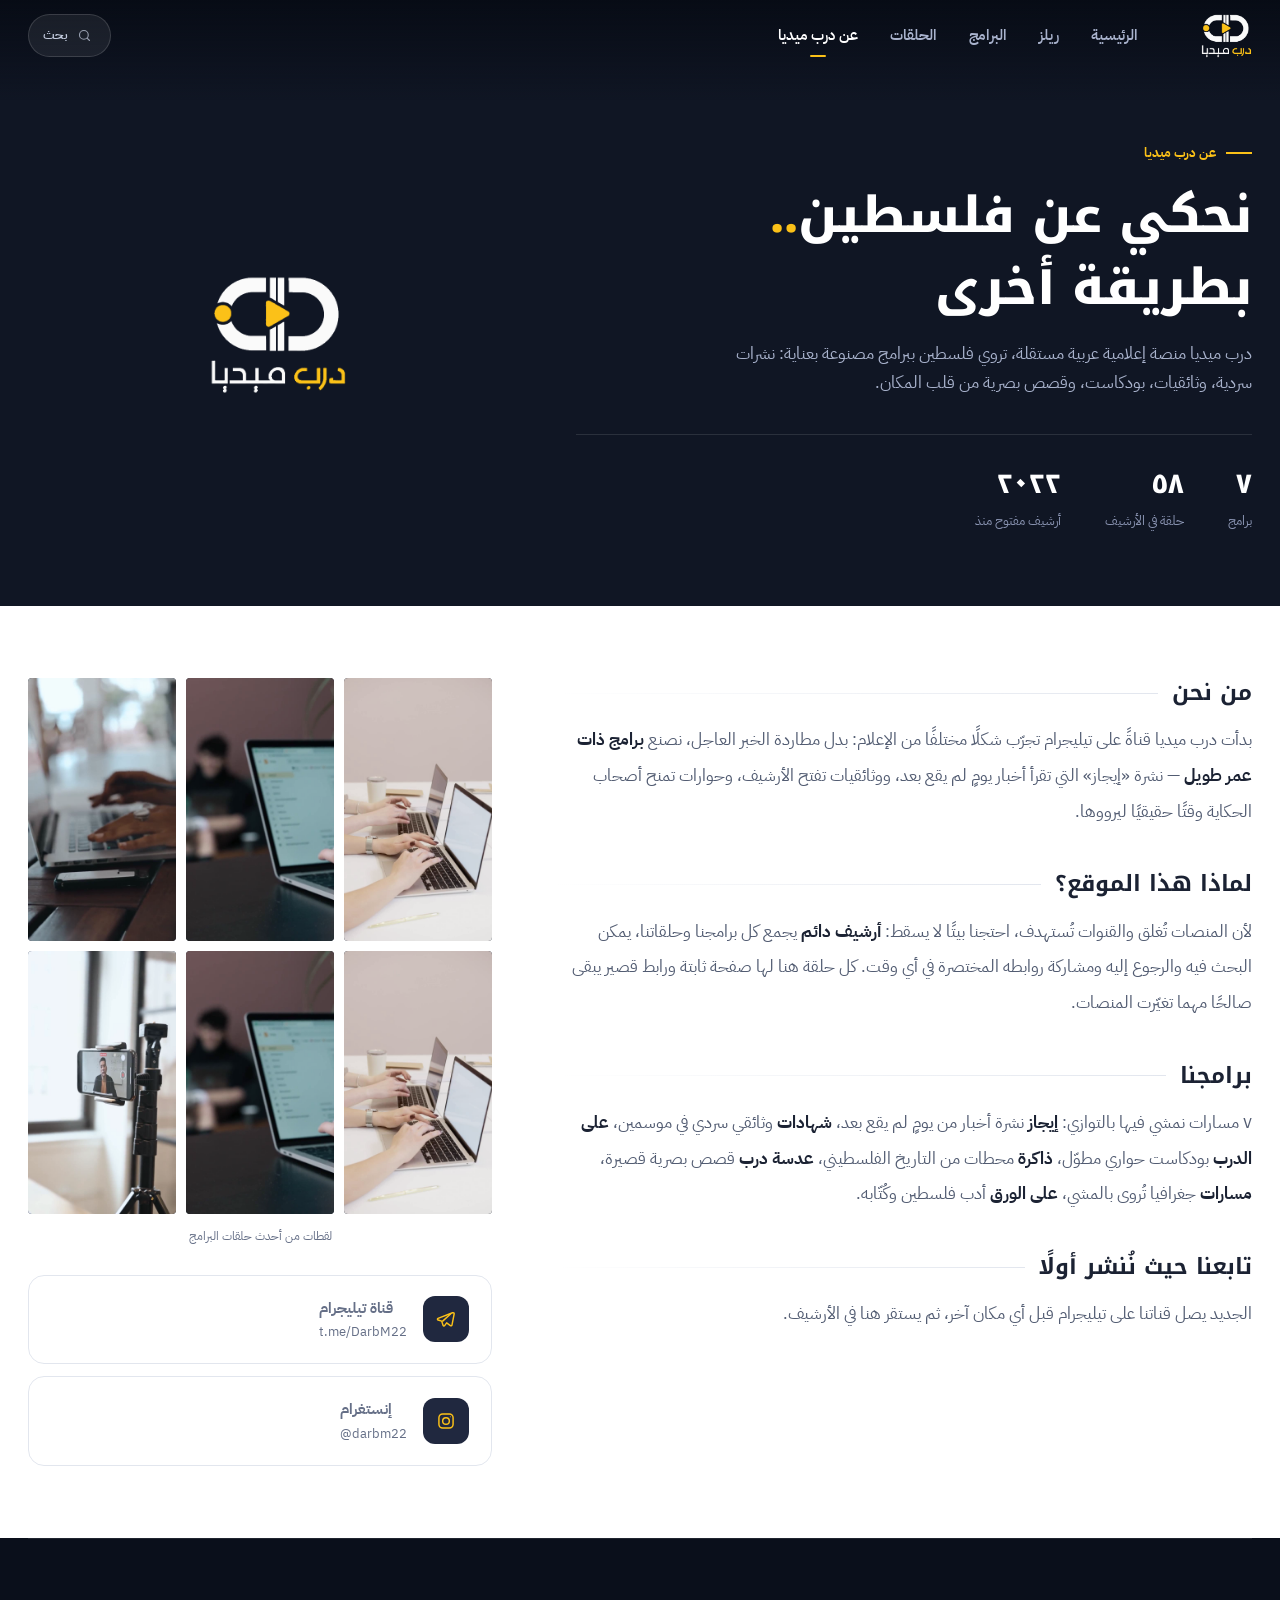
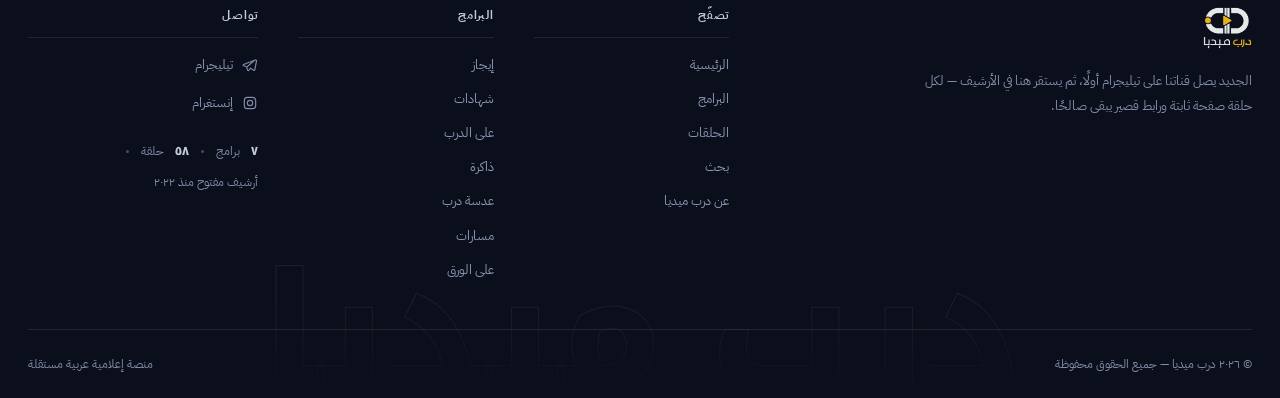
==== commit 1679fecb: "Signed-off-by: Eslam abselnasser <96479431+imsemoo@users.noreply.github.com>" ====
--- a/about.html
+++ b/about.html
@@ -15,7 +15,7 @@
   <link rel="preconnect" href="https://fonts.googleapis.com">
   <link rel="preconnect" href="https://fonts.gstatic.com" crossorigin>
   <link href="https://fonts.googleapis.com/css2?family=IBM+Plex+Sans+Arabic:wght@400;500;600;700&family=Noto+Kufi+Arabic:wght@600;700;800&display=swap" rel="stylesheet">
-  <link rel="stylesheet" href="assets/css/main.css?v=44">
+  <link rel="stylesheet" href="assets/css/main.css?v=51">
 </head>
 <body data-page="about" data-header="dark">
   <div id="hdr"></div>
@@ -23,37 +23,53 @@
   <main>
     <section class="about-hero">
       <div class="container">
-        <img class="about-logo" src="assets/img/logo-dark.png" alt="درب ميديا">
-        <h1>نحكي عن فلسطين<span class="dot">..</span> بطريقة أخرى</h1>
-        <p>درب ميديا منصة إعلامية عربية مستقلة، تروي فلسطين ببرامج مصنوعة بعناية: نشرات سردية، وثائقيات، بودكاست، وقصص بصرية من قلب المكان.</p>
+        <div class="about-hero-grid">
+          <div>
+            <span class="about-kick">عن درب ميديا</span>
+            <h1>نحكي عن فلسطين<span class="dot">..</span> بطريقة أخرى</h1>
+            <p>درب ميديا منصة إعلامية عربية مستقلة، تروي فلسطين ببرامج مصنوعة بعناية: نشرات سردية، وثائقيات، بودكاست، وقصص بصرية من قلب المكان.</p>
+            <div class="about-stats">
+              <div class="about-stat"><b data-stat="programs"></b><span>برامج</span></div>
+              <div class="about-stat"><b data-stat="episodes"></b><span>حلقة في الأرشيف</span></div>
+              <div class="about-stat"><b data-stat="since"></b><span>أرشيف مفتوح منذ</span></div>
+            </div>
+          </div>
+          <img class="about-logo" src="assets/img/logo-dark.png" alt="درب ميديا">
+        </div>
       </div>
     </section>
 
     <section class="about-body">
       <div class="container">
-        <div class="prose">
-          <h2>من نحن</h2>
-          <p>بدأت درب ميديا قناةً على تيليجرام تجرّب شكلًا مختلفًا من الإعلام: بدل مطاردة الخبر العاجل، نصنع <b>برامج ذات عمر طويل</b> — نشرة «إيجاز» التي تقرأ أخبار يومٍ لم يقع بعد، ووثائقيات تفتح الأرشيف، وحوارات تمنح أصحاب الحكاية وقتًا حقيقيًا ليرووها.</p>
+        <div class="about-grid">
+          <div class="prose">
+            <h2>من نحن</h2>
+            <p>بدأت درب ميديا قناةً على تيليجرام تجرّب شكلًا مختلفًا من الإعلام: بدل مطاردة الخبر العاجل، نصنع <b>برامج ذات عمر طويل</b> — نشرة «إيجاز» التي تقرأ أخبار يومٍ لم يقع بعد، ووثائقيات تفتح الأرشيف، وحوارات تمنح أصحاب الحكاية وقتًا حقيقيًا ليرووها.</p>
 
-          <h2>لماذا هذا الموقع؟</h2>
-          <p>لأن المنصات تُغلق والقنوات تُستهدف، احتجنا بيتًا لا يسقط: <b>أرشيف دائم</b> يجمع كل برامجنا وحلقاتنا، يمكن البحث فيه والرجوع إليه ومشاركة روابطه المختصرة في أي وقت. كل حلقة هنا لها صفحة ثابتة ورابط قصير يبقى صالحًا مهما تغيّرت المنصات.</p>
+            <h2>لماذا هذا الموقع؟</h2>
+            <p>لأن المنصات تُغلق والقنوات تُستهدف، احتجنا بيتًا لا يسقط: <b>أرشيف دائم</b> يجمع كل برامجنا وحلقاتنا، يمكن البحث فيه والرجوع إليه ومشاركة روابطه المختصرة في أي وقت. كل حلقة هنا لها صفحة ثابتة ورابط قصير يبقى صالحًا مهما تغيّرت المنصات.</p>
 
-          <h2>برامجنا</h2>
-          <p>خمسة مسارات نمشي فيها بالتوازي: <a href="program.html?p=ijaz"><b>إيجاز</b></a> نشرةُ المستقبل، <a href="program.html?p=qissat-khaliya"><b>قصة خلية</b></a> وثائقي سردي متسلسل، <a href="program.html?p=ala-aldarb"><b>على الدرب</b></a> بودكاست الحوارات المطوّلة، <a href="program.html?p=thakira"><b>ذاكرة</b></a> محطات من التاريخ الفلسطيني، و<a href="program.html?p=adasat-darb"><b>عدسة درب</b></a> قصص بصرية قصيرة.</p>
+            <h2>برامجنا</h2>
+            <p id="aboutPrograms"></p>
 
-          <h2>تابعنا حيث نُنشر أولًا</h2>
-          <p>الجديد يصل قناتنا على تيليجرام قبل أي مكان آخر، ثم يستقر هنا في الأرشيف.</p>
-        </div>
+            <h2>تابعنا حيث نُنشر أولًا</h2>
+            <p>الجديد يصل قناتنا على تيليجرام قبل أي مكان آخر، ثم يستقر هنا في الأرشيف.</p>
+          </div>
 
-        <div class="contact-cards">
-          <a class="contact-card" href="https://t.me/DarbM22" target="_blank" rel="noopener">
-            <span class="cc-icon"><svg class="icon" aria-hidden="true"><use href="#i-telegram"></use></svg></span>
-            <span><b>قناة تيليجرام</b><span>t.me/DarbM22</span></span>
-          </a>
-          <a class="contact-card" href="https://www.instagram.com/darbm22/" target="_blank" rel="noopener">
-            <span class="cc-icon"><svg class="icon" aria-hidden="true"><use href="#i-instagram"></use></svg></span>
-            <span><b>إنستغرام</b><span>@darbm22</span></span>
-          </a>
+          <aside class="about-aside">
+            <div class="about-wall" id="aboutWall" aria-label="لقطات من الأرشيف"></div>
+            <div class="about-wall-cap">لقطات من أحدث حلقات البرامج</div>
+            <div class="contact-cards">
+              <a class="contact-card" href="https://t.me/DarbM22" target="_blank" rel="noopener">
+                <span class="cc-icon"><svg class="icon" aria-hidden="true"><use href="#i-telegram"></use></svg></span>
+                <span><b>قناة تيليجرام</b><span>t.me/DarbM22</span></span>
+              </a>
+              <a class="contact-card" href="https://www.instagram.com/darbm22/" target="_blank" rel="noopener">
+                <span class="cc-icon"><svg class="icon" aria-hidden="true"><use href="#i-instagram"></use></svg></span>
+                <span><b>إنستغرام</b><span>@darbm22</span></span>
+              </a>
+            </div>
+          </aside>
         </div>
       </div>
     </section>
@@ -61,8 +77,8 @@
 
   <div id="ftr"></div>
 
-  <script src="assets/js/data.js?v=44"></script>
-  <script src="assets/js/player.js?v=44"></script>
-  <script src="assets/js/app.js?v=44"></script>
+  <script src="assets/js/data.js?v=51"></script>
+  <script src="assets/js/player.js?v=51"></script>
+  <script src="assets/js/app.js?v=51"></script>
 </body>
 </html>
--- a/assets/css/main.css
+++ b/assets/css/main.css
@@ -131,6 +131,21 @@
 img, svg, video, iframe { display: block; max-width: 100%; }
 button, input, select, textarea { font: inherit; color: inherit; }
 button { cursor: pointer; background: none; border: 0; padding: 0; }
+
+/* keyboard users get a first-tab route past the chrome */
+.skip-link {
+  position: fixed;
+  inset-block-start: 10px; inset-inline-start: 50%;
+  translate: -50% 0;
+  z-index: 200;
+  padding: 10px 20px;
+  background: var(--accent); color: var(--surface-deep);
+  font-weight: 700; font-size: var(--t-meta);
+  border-radius: var(--r-pill);
+  box-shadow: 0 10px 30px -10px rgba(0, 0, 0, 0.5);
+  opacity: 0; pointer-events: none;
+}
+.skip-link:focus-visible { opacity: 1; pointer-events: auto; }
 a { color: inherit; text-decoration: none; }
 ul, ol { list-style: none; padding: 0; }
 h1, h2, h3, h4 { line-height: 1.35; font-weight: 700; }
@@ -171,12 +186,40 @@
 .prog-card > *, .pick-row > * { min-width: 0; }
 
 /* ---------- generated posters (inline SVG behaves like a cover image) ---------- */
+/* poster surface — an <img> frame from the reel, or the drawn SVG fallback */
 .pm { width: 100%; height: 100%; display: block; direction: ltr; }
+img.pm { object-fit: cover; }
 .stage-media .pm, .player .pm { position: absolute; inset: 0; }
 .stage-media .pm { transition: opacity var(--t-slow) var(--ease), transform 1.2s var(--ease); }
 .prog-cover .pm { transition: transform var(--t-slow) var(--ease); }
 .prog-card:hover .prog-cover .pm { transform: scale(1.05); }
 .pm text { font-family: "Noto Kufi Arabic", "IBM Plex Sans Arabic", "Segoe UI", Tahoma, sans-serif; }
+
+/* photo posters: a programme-tinted ground sits under the (lazy) frame, the
+   frame fades over it once decoded, and a faint tone glaze ties the whole
+   pool of stills to one palette. The ground means a loading card is never
+   a blank slab — it reads as designed surface with the chips on top. */
+.pm-wrap { position: relative; overflow: hidden; }
+.pm-wrap::before {
+  content: "";
+  position: absolute; inset-inline-start: -20%; inset-block-start: -12%;
+  width: 70%; height: 54%;
+  background: radial-gradient(closest-side, rgba(255, 255, 255, 0.09), transparent);
+}
+.pm-wrap .pm-img {
+  position: absolute; inset: 0;
+  width: 100%; height: 100%;
+  object-fit: cover; direction: ltr;
+  opacity: 0;
+  transition: opacity 0.45s var(--ease);
+}
+.pm-wrap .pm-img.ok { opacity: 1; }
+.pm-wrap .pm-glaze {
+  position: absolute; inset: 0;
+  mix-blend-mode: color;
+  opacity: 0.16;
+  pointer-events: none;
+}
 
 /* ---------- icons ---------- */
 .icon {
@@ -448,9 +491,13 @@
   pointer-events: none;
   z-index: 3;
 }
+/* real footage can be bright, so the scrim works from both edges to keep
+   the badge and duration legible whatever the frame shows */
 .stage-media .stage-scrim {
   position: absolute; inset: 0;
-  background: linear-gradient(0deg, rgba(8, 13, 23, 0.72) 0%, rgba(8, 13, 23, 0) 30%);
+  background:
+    linear-gradient(0deg, rgba(8, 13, 23, 0.8) 0%, rgba(8, 13, 23, 0) 34%),
+    linear-gradient(180deg, rgba(8, 13, 23, 0.55) 0%, rgba(8, 13, 23, 0) 22%);
   pointer-events: none;
 }
 /* format badge, top of the frame */
@@ -577,9 +624,9 @@
 }
 .hr-item {
   display: grid;
-  grid-template-columns: 58px minmax(0, 1fr);
+  grid-template-columns: 52px minmax(0, 1fr);
   gap: 12px; align-items: center;
-  padding-block: 9px;
+  padding: 8px 8px 8px 0;
   border-radius: var(--r-sm);
   transition: background var(--t-fast) var(--ease);
 }
@@ -641,7 +688,9 @@
 .reel-media::after {
   content: "";
   position: absolute; inset: 0;
-  background: linear-gradient(0deg, rgba(8, 13, 23, 0.72) 0%, rgba(8, 13, 23, 0) 34%);
+  background:
+    linear-gradient(0deg, rgba(8, 13, 23, 0.78) 0%, rgba(8, 13, 23, 0) 38%),
+    linear-gradient(180deg, rgba(8, 13, 23, 0.5) 0%, rgba(8, 13, 23, 0) 24%);
   pointer-events: none;
 }
 
@@ -667,6 +716,20 @@
   color: #fff; background: rgba(8, 13, 23, 0.7);
   border-radius: var(--r-xs);
 }
+/* episode numeral, drawn in the brand's outline lettering — the identity
+   mark that used to live inside the generated poster */
+.reel-no {
+  position: absolute; inset-block-end: 8px; inset-inline-start: 12px;
+  z-index: 2;
+  font-family: var(--f-display);
+  font-size: 2.6rem; font-weight: 800; line-height: 1;
+  color: transparent;
+  -webkit-text-stroke: 1.4px rgba(255, 255, 255, 0.55);
+  font-variant-numeric: tabular-nums;
+  pointer-events: none;
+  /* keeps the outline legible over bright stills (beige desks, paper) */
+  filter: drop-shadow(0 1px 8px rgba(8, 13, 23, 0.55));
+}
 .reel-play {
   position: absolute; inset: 0; margin: auto;
   z-index: 2;
@@ -679,6 +742,7 @@
 }
 .reel-play .icon { width: 22px; height: 22px; margin-inline-start: 3px; }
 .reel:hover .reel-play, .reel:focus-within .reel-play { opacity: 1; transform: none; }
+.reel-play:focus-visible { opacity: 1; transform: none; }
 
 .reel-body { padding-block-start: 12px; }
 .reel-title {
@@ -719,9 +783,9 @@
 .pgm {
   position: relative;
   display: grid;
-  grid-template-columns: 3px minmax(0, 1fr) auto;
+  grid-template-columns: 3px minmax(0, 1fr) auto auto;
   align-items: center;
-  gap: 0 20px;
+  gap: 0 22px;
   min-height: 118px;
   padding-inline: 4px 20px;
   border-block-end: 1px solid var(--border-dark);
@@ -729,6 +793,34 @@
   isolation: isolate;
 }
 .pgm:first-child { grid-column: 1 / -1; min-height: 150px; }
+/* the lead row has real width — let its latest episode speak in it */
+.pgm:first-child { grid-template-columns: 3px minmax(0, 1.15fr) minmax(0, 1fr) auto auto; }
+.pgm-latest { display: none; min-width: 0; position: relative; z-index: 1; }
+.pgm:first-child .pgm-latest { display: flex; flex-direction: column; gap: 5px; }
+.pgm-latest-k {
+  font-size: var(--t-label); font-weight: 700;
+  color: var(--gold-strong); letter-spacing: 0.02em;
+}
+.pgm-latest-t {
+  font-size: var(--t-body-sm); font-weight: 600; line-height: 1.55;
+  color: var(--on-dark-2);
+  display: -webkit-box; -webkit-line-clamp: 2; -webkit-box-orient: vertical; overflow: hidden;
+}
+/* three latest stills, native 9:16, ahead of the meta column */
+.pgm-strip {
+  position: relative; z-index: 1;
+  display: flex; gap: 8px;
+}
+.pgm-mini {
+  position: relative;
+  width: 44px; aspect-ratio: 9 / 16;
+  border-radius: var(--r-xs);
+  overflow: hidden;
+  background: var(--surface-dark-raised);
+  box-shadow: 0 4px 14px -6px rgba(0, 0, 0, 0.55);
+}
+.pgm-mini .pm { position: absolute; inset: 0; }
+.pgm:first-child .pgm-mini { width: 52px; }
 
 /* artwork: a cinematic bleed, never a card */
 .pgm-art {
@@ -738,16 +830,16 @@
      layout on every frame of the hover */
   width: 56%;
   z-index: -1;
-  opacity: 0.36;
+  opacity: 0.5;
   transform: scale(1.02);
   transform-origin: center;
-  -webkit-mask-image: linear-gradient(to left, #000 40%, transparent 100%);
-  mask-image: linear-gradient(to left, #000 40%, transparent 100%);
+  -webkit-mask-image: linear-gradient(to left, #000 52%, transparent 100%);
+  mask-image: linear-gradient(to left, #000 52%, transparent 100%);
   transition: opacity var(--t-slow) var(--ease), transform var(--t-slow) var(--ease);
 }
 [dir="rtl"] .pgm-art {
-  -webkit-mask-image: linear-gradient(to right, #000 40%, transparent 100%);
-  mask-image: linear-gradient(to right, #000 40%, transparent 100%);
+  -webkit-mask-image: linear-gradient(to right, #000 52%, transparent 100%);
+  mask-image: linear-gradient(to right, #000 52%, transparent 100%);
 }
 .pgm-art .pm { width: 100%; height: 100%; object-fit: cover; }
 .pgm:hover .pgm-art, .pgm:focus-visible .pgm-art { opacity: 0.62; transform: scale(1.06); }
@@ -839,6 +931,24 @@
   margin-block-start: 12px; max-width: 56ch;
   display: -webkit-box; -webkit-line-clamp: 2; -webkit-box-orient: vertical; overflow: hidden;
 }
+/* three latest stills give every programme card real episode presence */
+.prog-strip {
+  display: flex; gap: 8px;
+  margin-block-start: 18px;
+}
+.prog-strip .prog-mini {
+  position: relative;
+  width: 46px; aspect-ratio: 9 / 16;
+  border-radius: var(--r-xs);
+  overflow: hidden;
+  background: var(--surface-dark-raised);
+  box-shadow: 0 4px 14px -6px rgba(0, 0, 0, 0.55);
+}
+.prog-strip .prog-mini .pm { position: absolute; inset: 0; }
+/* the flagship gets a visibly larger stage than the rest of the line-up */
+.prog-card--lead { grid-template-columns: 520px minmax(0, 1fr) auto; }
+.prog-card--lead .prog-body h3 { font-size: calc(var(--t-h3) * 1.2); }
+.prog-card--lead .prog-strip .prog-mini { width: 54px; }
 .prog-side {
   display: flex; flex-direction: column; align-items: flex-start; gap: 10px;
   padding-inline-start: 26px;
@@ -958,6 +1068,8 @@
 .pick-row .reel-play { width: 44px; height: 44px; }
 .pick-row .reel-play .icon { width: 18px; height: 18px; }
 /* year stamp, shared by both */
+/* year is metadata, not a call to action — quiet chip, gold stays reserved
+   for the programme badge and real actions */
 .reel-year {
   position: absolute; inset-block-start: 11px; inset-inline-end: 11px;
   z-index: 2;
@@ -965,7 +1077,8 @@
   font-family: var(--f-display);
   font-size: var(--t-label); font-weight: 800;
   font-variant-numeric: tabular-nums;
-  color: var(--surface-deep); background: var(--accent);
+  color: var(--on-dark-2); background: rgba(8, 13, 23, 0.62);
+  -webkit-backdrop-filter: blur(6px); backdrop-filter: blur(6px);
   border-radius: var(--r-xs);
 }
 
@@ -1194,9 +1307,16 @@
   margin-block-end: 34px;
 }
 .toolbar .toolbar-count {
-  font-size: var(--t-meta); color: var(--ink-3);
+  display: inline-flex; align-items: center; gap: 8px;
+  font-size: var(--t-meta); font-weight: 700; color: var(--ink);
   font-variant-numeric: tabular-nums;
   margin-inline-start: auto;
+}
+/* small gold tick anchors the count to the result set it describes */
+.toolbar .toolbar-count:not(:empty)::before {
+  content: "";
+  width: 7px; height: 7px; border-radius: 2px;
+  background: var(--accent);
 }
 .field {
   position: relative;
@@ -1518,6 +1638,46 @@
 }
 .watch-actions { display: flex; gap: 10px; margin-block-start: 26px; flex-wrap: wrap; }
 
+/* next-in-programme teaser — fills the info column's tail and gives the
+   band a forward pull instead of trailing empty space */
+.watch-next {
+  display: grid;
+  grid-template-columns: 46px minmax(0, 1fr);
+  gap: 14px; align-items: center;
+  margin-block-start: 30px;
+  padding: 12px 14px;
+  background: rgba(255, 255, 255, 0.04);
+  border: 1px solid var(--line-navy);
+  border-radius: var(--r-md);
+  transition: background var(--t-med) var(--ease), border-color var(--t-med) var(--ease);
+}
+.watch-next:hover { background: rgba(255, 255, 255, 0.07); border-color: var(--border-dark); }
+.wn-thumb {
+  position: relative;
+  aspect-ratio: 9 / 16;
+  border-radius: var(--r-xs);
+  overflow: hidden;
+  background: var(--surface-dark-raised);
+}
+.wn-thumb .pm { position: absolute; inset: 0; }
+.wn-body { min-width: 0; }
+.wn-k {
+  display: block;
+  font-size: var(--t-label); font-weight: 700;
+  color: var(--gold-strong);
+}
+.wn-t {
+  display: -webkit-box; -webkit-line-clamp: 2; -webkit-box-orient: vertical; overflow: hidden;
+  margin-block-start: 4px;
+  font-size: var(--t-body-sm); font-weight: 600; line-height: 1.55;
+  color: var(--on-navy-1, #fff);
+}
+.wn-m {
+  display: block; margin-block-start: 3px;
+  font-size: var(--t-label); color: var(--on-navy-3);
+  font-variant-numeric: tabular-nums;
+}
+
 .watch-body { padding-block: 56px; }
 .tag-row { display: flex; gap: 8px; flex-wrap: wrap; margin-block-start: 22px; }
 .tag {
@@ -1534,33 +1694,105 @@
 /* =========================================================
    About page
    ========================================================= */
+/* an editorial spread, not a centred template: statement leads from the
+   start edge, the mark answers from the end edge, archive stills below */
 .about-hero {
   background: var(--navy-900); color: #fff;
-  padding-block: calc(var(--hdr) + 72px) 84px;
-  text-align: center;
-}
-.about-hero img.about-logo { height: 92px; margin-inline: auto; margin-block-end: 30px; }
+  padding-block: calc(var(--hdr) + 64px) 72px;
+  overflow: hidden;
+}
+.about-hero-grid {
+  display: grid;
+  grid-template-columns: minmax(0, 1.35fr) minmax(0, 1fr);
+  gap: 48px; align-items: center;
+}
+.about-hero img.about-logo { height: 120px; justify-self: center; }
+.about-hero .about-kick {
+  display: inline-flex; align-items: center; gap: 10px;
+  font-size: var(--t-meta); font-weight: 700; color: var(--gold-strong);
+}
+.about-hero .about-kick::before {
+  content: ""; width: 26px; height: 2px; background: var(--accent);
+}
 .about-hero h1 {
   font-family: var(--f-display);
-  font-size: clamp(1.9rem, 4.5vw, 3rem); font-weight: 800;
+  font-size: clamp(1.9rem, 4.5vw, 3.1rem); font-weight: 800;
+  line-height: 1.45;
+  margin-block-start: 16px;
   text-wrap: balance;
 }
 .about-hero h1 .dot { color: var(--gold-strong); }
-.about-hero p { color: var(--on-navy-2); max-width: 56ch; margin-inline: auto; margin-block-start: 18px; font-size: var(--t-body-lg); }
+.about-hero p { color: var(--on-navy-2); max-width: 54ch; margin-block-start: 16px; font-size: var(--t-body-lg); }
+/* facts strip drawn straight from the data */
+.about-stats {
+  display: flex; gap: 44px; flex-wrap: wrap;
+  margin-block-start: 36px;
+  padding-block-start: 26px;
+  border-block-start: 1px solid var(--line-navy);
+}
+.about-stat b {
+  display: block;
+  font-family: var(--f-display);
+  font-size: 1.7rem; font-weight: 800; color: #fff;
+  font-variant-numeric: tabular-nums;
+}
+.about-stat span { font-size: var(--t-meta); color: var(--on-navy-3); }
 .about-body { padding-block: 72px; }
+.about-grid {
+  display: grid;
+  grid-template-columns: minmax(0, 1.5fr) minmax(0, 1fr);
+  gap: 64px;
+  align-items: start;
+}
 .about-body .prose {
-  max-width: 72ch; margin-inline: auto;
   font-size: var(--t-body-lg); line-height: 2.1; color: var(--ink-2);
 }
 .about-body .prose h2 {
   font-family: var(--f-display); color: var(--ink);
   font-size: 1.4rem; margin-block: 40px 14px;
+  display: flex; align-items: center; gap: 14px;
+}
+/* headings sit on the archive's gold thread */
+.about-body .prose h2::after {
+  content: ""; flex: 1; height: 1px;
+  background: linear-gradient(to left, var(--line), transparent);
 }
 .about-body .prose h2:first-child { margin-block-start: 0; }
 .about-body .prose b { color: var(--ink); }
+.about-aside { position: sticky; top: calc(var(--hdr) + 24px); }
+/* six real stills from the archive — the platform's actual face */
+.about-wall {
+  display: grid; grid-template-columns: repeat(3, 1fr); gap: 10px;
+}
+.about-wall a {
+  position: relative;
+  aspect-ratio: 9 / 16;
+  border-radius: var(--r-xs);
+  overflow: hidden;
+  background: var(--paper-2);
+  transition: transform var(--t-med) var(--ease), box-shadow var(--t-med) var(--ease);
+}
+.about-wall a:hover { transform: translateY(-3px); box-shadow: var(--sh-2); }
+.about-wall .pm { position: absolute; inset: 0; }
+.about-wall-cap {
+  margin-block-start: 12px;
+  font-size: var(--t-label); color: var(--ink-3);
+  text-align: center;
+}
 .contact-cards {
-  max-width: 72ch; margin-inline: auto; margin-block-start: 48px;
-  display: grid; grid-template-columns: 1fr 1fr; gap: 16px;
+  margin-block-start: 28px;
+  display: grid; grid-template-columns: 1fr; gap: 12px;
+}
+@media (max-width: 900px) {
+  .about-hero-grid { grid-template-columns: minmax(0, 1fr); gap: 30px; }
+  .about-hero img.about-logo { height: 76px; justify-self: start; order: -1; }
+  .about-stats { gap: 28px; }
+  .about-grid { grid-template-columns: minmax(0, 1fr); gap: 44px; }
+  .about-aside { position: static; }
+  .contact-cards { grid-template-columns: 1fr 1fr; }
+}
+@media (max-width: 560px) {
+  .contact-cards { grid-template-columns: 1fr; }
 }
 .contact-card {
   display: flex; align-items: center; gap: 16px;
@@ -1847,6 +2079,224 @@
   .dp-btn { width: 42px; height: 42px; } /* touch targets */
   .dp-float { width: min(150px, 38vw); }
   [dir="rtl"] .dp-float { inset: auto auto 14px 12px !important; }
+}
+
+/* =========================================================
+   Reels feed — immersive vertical viewer (reels.html)
+   Darb chrome only: no hearts, no counters, no clone UI.
+   ========================================================= */
+.rf-page { background: #000; overflow: hidden; }
+.rf-feed {
+  height: 100dvh;
+  overflow-y: auto;
+  scroll-snap-type: y mandatory;
+  overscroll-behavior: contain;
+  scrollbar-width: none;
+}
+.rf-feed::-webkit-scrollbar { display: none; }
+
+.rf-item {
+  height: 100dvh;
+  scroll-snap-align: start;
+  scroll-snap-stop: always;
+  display: grid; place-items: center;
+  position: relative;
+}
+/* blurred surround drawn from the reel's own poster */
+.rf-bg {
+  position: absolute; inset: 0;
+  background-size: cover; background-position: center;
+  filter: blur(48px) saturate(1.2) brightness(0.42);
+  transform: scale(1.15);
+  pointer-events: none;
+}
+.rf-frame {
+  position: relative; z-index: 1;
+  height: min(100dvh - 24px, 920px);
+  aspect-ratio: 9 / 16;
+  max-width: calc(100vw - 16px);
+  border-radius: var(--r-md);
+  overflow: hidden;
+  background: var(--surface-deep);
+  box-shadow: 0 0 0 1px rgba(255, 255, 255, 0.06);
+}
+.rf-video {
+  position: absolute; inset: 0;
+  width: 100%; height: 100%;
+  object-fit: cover;
+}
+.rf-scrim {
+  position: absolute; inset: 0;
+  /* strong enough to carry white type over bright daylight stills */
+  background:
+    linear-gradient(0deg, rgba(5, 8, 15, 0.92) 0%, rgba(5, 8, 15, 0.38) 26%, rgba(5, 8, 15, 0) 44%),
+    linear-gradient(180deg, rgba(5, 8, 15, 0.5) 0%, rgba(5, 8, 15, 0) 22%);
+  pointer-events: none;
+}
+
+/* paused / buffering state glyph */
+.rf-state {
+  position: absolute; inset: 0; margin: auto;
+  width: 72px; height: 72px;
+  display: grid; place-items: center;
+  border-radius: 50%;
+  background: rgba(5, 8, 15, 0.55);
+  -webkit-backdrop-filter: blur(6px); backdrop-filter: blur(6px);
+  color: #fff;
+  opacity: 0; transform: scale(0.9);
+  transition: opacity var(--t-fast) var(--ease), transform var(--t-fast) var(--ease);
+  pointer-events: none;
+}
+.rf-state .icon { width: 26px; height: 26px; margin-inline-start: 3px; }
+.rf-paused .rf-state { opacity: 1; transform: none; }
+.rf-buffering .rf-state {
+  opacity: 1; transform: none;
+  border: 3px solid rgba(255, 255, 255, 0.25);
+  border-top-color: var(--accent);
+  background: transparent;
+  animation: dpspin 0.9s linear infinite;
+}
+.rf-buffering .rf-state .icon { display: none; }
+
+/* bottom info */
+.rf-info {
+  position: absolute;
+  inset-inline-start: 16px;
+  inset-block-end: calc(20px + env(safe-area-inset-bottom, 0px));
+  max-width: calc(100% - 86px);
+  z-index: 2;
+}
+.rf-prog {
+  display: inline-flex; align-items: center; gap: 6px;
+  padding: 4px 12px;
+  font-size: var(--t-label); font-weight: 700;
+  color: var(--surface-deep); background: var(--accent);
+  border-radius: var(--r-pill);
+}
+.rf-prog .icon { width: 10px; height: 10px; }
+.rf-title {
+  margin-block-start: 10px;
+  font-family: var(--f-display);
+  font-size: 1.05rem; font-weight: 700; line-height: 1.5;
+  color: #fff;
+  text-shadow: 0 1px 14px rgba(5, 8, 15, 0.6);
+  display: -webkit-box; -webkit-line-clamp: 2; -webkit-box-orient: vertical; overflow: hidden;
+}
+.rf-meta {
+  margin-block-start: 6px;
+  font-size: var(--t-label); color: rgba(255, 255, 255, 0.88);
+  text-shadow: 0 1px 10px rgba(5, 8, 15, 0.6);
+  font-variant-numeric: tabular-nums;
+}
+
+/* side actions */
+.rf-actions {
+  position: absolute;
+  inset-inline-end: 10px;
+  inset-block-end: calc(20px + env(safe-area-inset-bottom, 0px));
+  z-index: 2;
+  display: flex; flex-direction: column; gap: 14px;
+}
+.rf-act {
+  width: 46px; height: 46px;
+  display: grid; place-items: center;
+  border-radius: 50%;
+  color: #fff;
+  background: rgba(5, 8, 15, 0.45);
+  -webkit-backdrop-filter: blur(6px); backdrop-filter: blur(6px);
+  transition: background var(--t-fast) var(--ease), transform var(--t-fast) var(--ease);
+}
+.rf-act:hover { background: rgba(5, 8, 15, 0.7); transform: scale(1.06); }
+.rf-act .icon { width: 20px; height: 20px; }
+.rf-ic-muted { display: none; }
+.rf-muted .rf-ic-muted { display: block; }
+.rf-muted [data-act="mute"] .icon:first-child { display: none; }
+
+/* progress hairline */
+.rf-progress {
+  position: absolute; inset-inline: 0; inset-block-end: 0;
+  height: 3px;
+  background: rgba(255, 255, 255, 0.18);
+  z-index: 3;
+  direction: ltr;
+}
+.rf-progress i { display: block; height: 100%; width: 0; background: var(--accent); }
+
+/* top chrome — brand owns the start corner, exit owns the end corner */
+.rf-top {
+  position: fixed; inset-inline: 0; inset-block-start: 0;
+  z-index: 20;
+  display: flex; align-items: center; justify-content: space-between; gap: 12px;
+  padding: 14px 16px;
+  background: linear-gradient(180deg, rgba(0, 0, 0, 0.6), rgba(0, 0, 0, 0));
+  pointer-events: none;
+}
+.rf-top > * { pointer-events: auto; }
+.rf-top-btn {
+  width: 42px; height: 42px;
+  display: grid; place-items: center;
+  border-radius: 50%;
+  color: #fff;
+  background: rgba(5, 8, 15, 0.45);
+  -webkit-backdrop-filter: blur(6px); backdrop-filter: blur(6px);
+}
+.rf-top-btn:hover { background: rgba(5, 8, 15, 0.7); }
+.rf-brand {
+  display: inline-flex; align-items: center; gap: 9px;
+  color: #fff; font-weight: 700; font-size: var(--t-meta);
+}
+.rf-brand img { height: 26px; }
+
+/* desktop step arrows — anchored beside the frame, not lost at the screen
+   edge: 50% + half the frame's width (height × 9/32) + a fixed gutter */
+.rf-steps {
+  position: fixed;
+  inset-inline: auto;
+  left: calc(50% - (min(100dvh - 24px, 920px) * 0.28125) - 74px);
+  inset-block-start: 50%;
+  transform: translateY(-50%);
+  z-index: 20;
+  display: flex; flex-direction: column; gap: 12px;
+}
+.rf-step {
+  width: 46px; height: 46px;
+  display: grid; place-items: center;
+  border-radius: 50%;
+  color: #fff;
+  background: rgba(255, 255, 255, 0.1);
+  transition: background var(--t-fast) var(--ease);
+}
+.rf-step:hover { background: rgba(255, 255, 255, 0.22); }
+.rf-step .icon { width: 20px; height: 20px; }
+#rfPrev .icon { transform: rotate(180deg); }
+
+/* toast (feed-local) */
+.rf-toast {
+  position: fixed; inset-block-end: 30px; inset-inline-start: 50%;
+  transform: translate(-50%, 10px);
+  z-index: 30;
+  padding: 11px 22px;
+  font-size: var(--t-meta); font-weight: 600;
+  color: #fff; background: rgba(5, 8, 15, 0.85);
+  border: 1px solid rgba(255, 255, 255, 0.14);
+  border-radius: var(--r-pill);
+  opacity: 0;
+  transition: opacity var(--t-med) var(--ease), transform var(--t-med) var(--ease);
+  pointer-events: none;
+}
+.rf-toast.show { opacity: 1; transform: translate(-50%, 0); }
+
+@media (max-width: 720px) {
+  .rf-frame {
+    height: 100dvh;
+    max-width: 100vw;
+    border-radius: 0;
+    box-shadow: none;
+  }
+  .rf-bg { display: none; }          /* frame is full-bleed; the blur only leaks at edges */
+  .rf-steps { display: none; }       /* touch scrolls; arrows are desktop aid */
+  .rf-info { inset-block-end: calc(30px + env(safe-area-inset-bottom, 0px)); }
+  .rf-actions { inset-block-end: calc(30px + env(safe-area-inset-bottom, 0px)); }
 }
 
 /* =========================================================
@@ -1959,6 +2409,11 @@
   .pgm-meta { gap: 12px; }
   .pgm-count { display: none; } /* the count lives on the programme page */
   .pgm-go { width: 34px; height: 34px; }
+  .pgm-strip { display: none; }
+  .pgm:first-child .pgm-latest { display: none; }
+  .pgm, .pgm:first-child { grid-template-columns: 3px minmax(0, 1fr) auto; }
+  .prog-card--lead { grid-template-columns: minmax(0, 1fr); }
+  .prog-card--lead .prog-body h3 { font-size: var(--t-h3); }
 
   .discover { padding-block: 44px; }
   .discover-chips { gap: 7px; }
